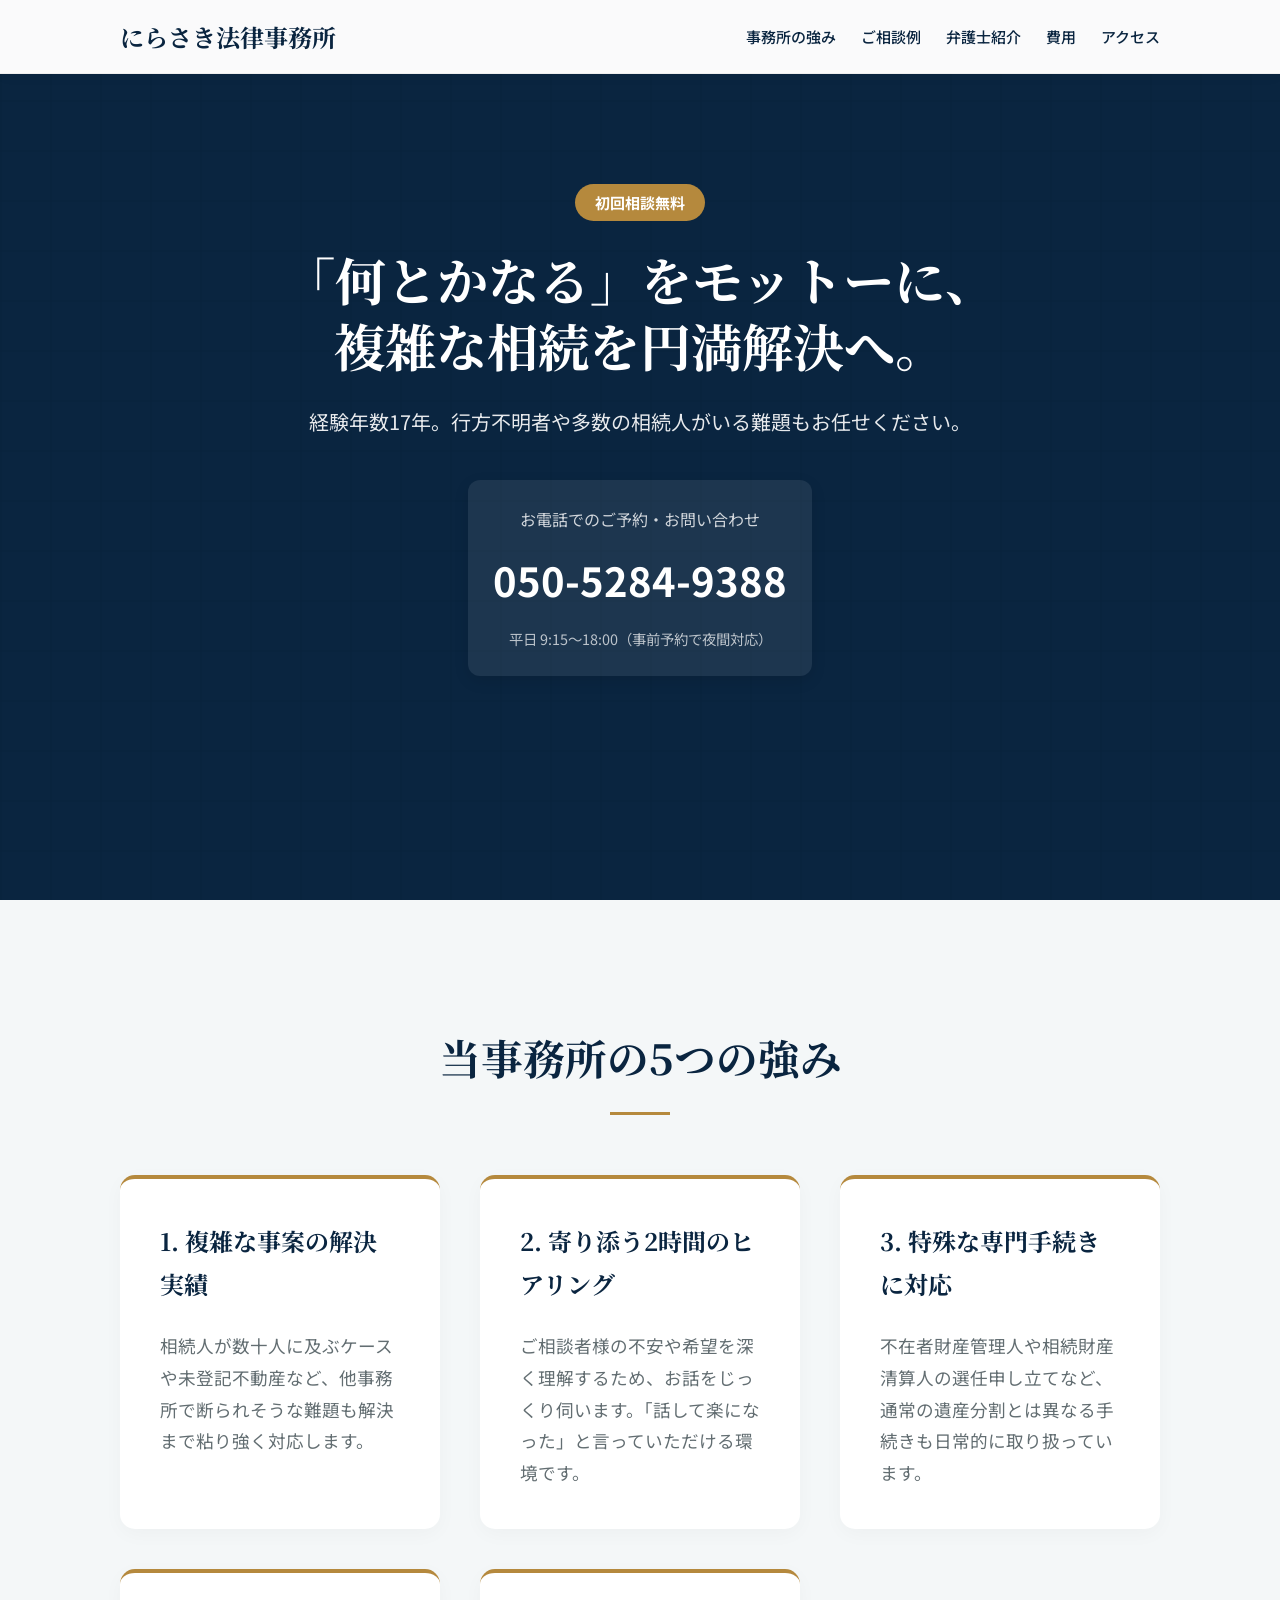
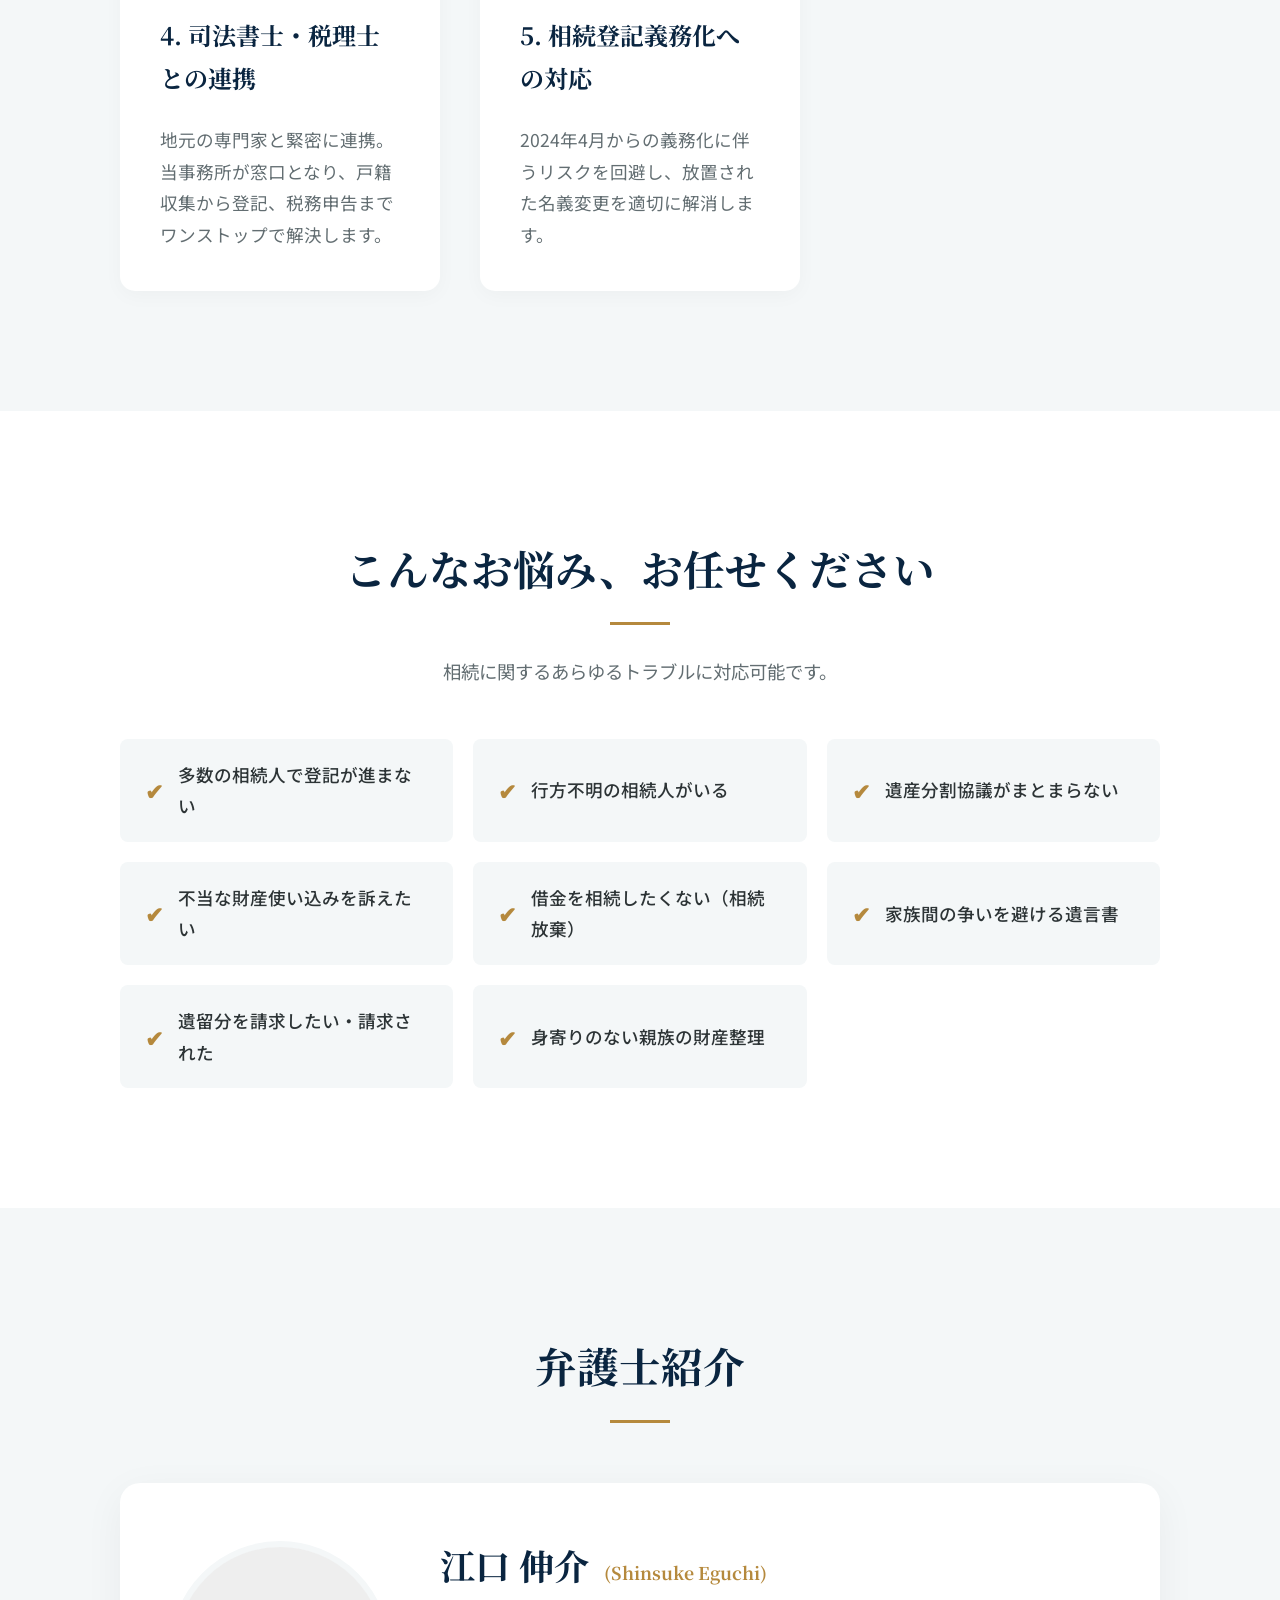
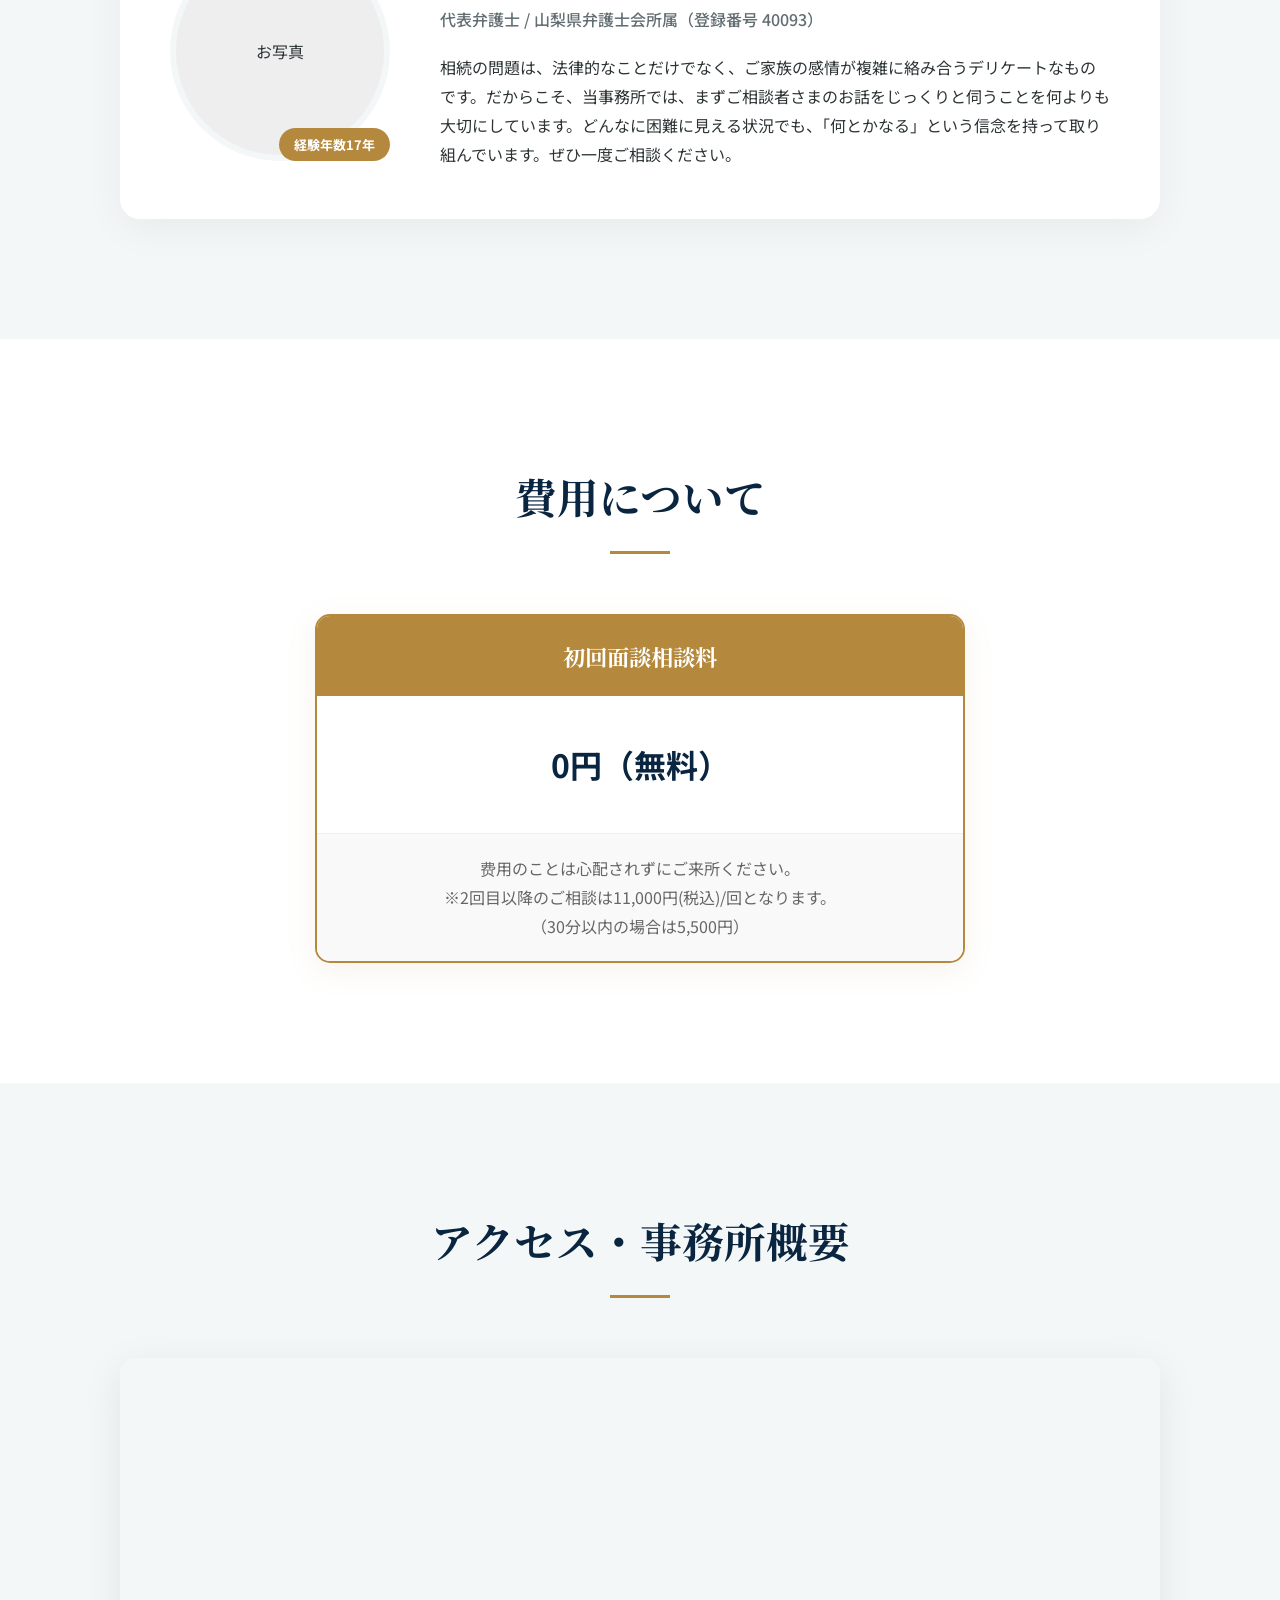
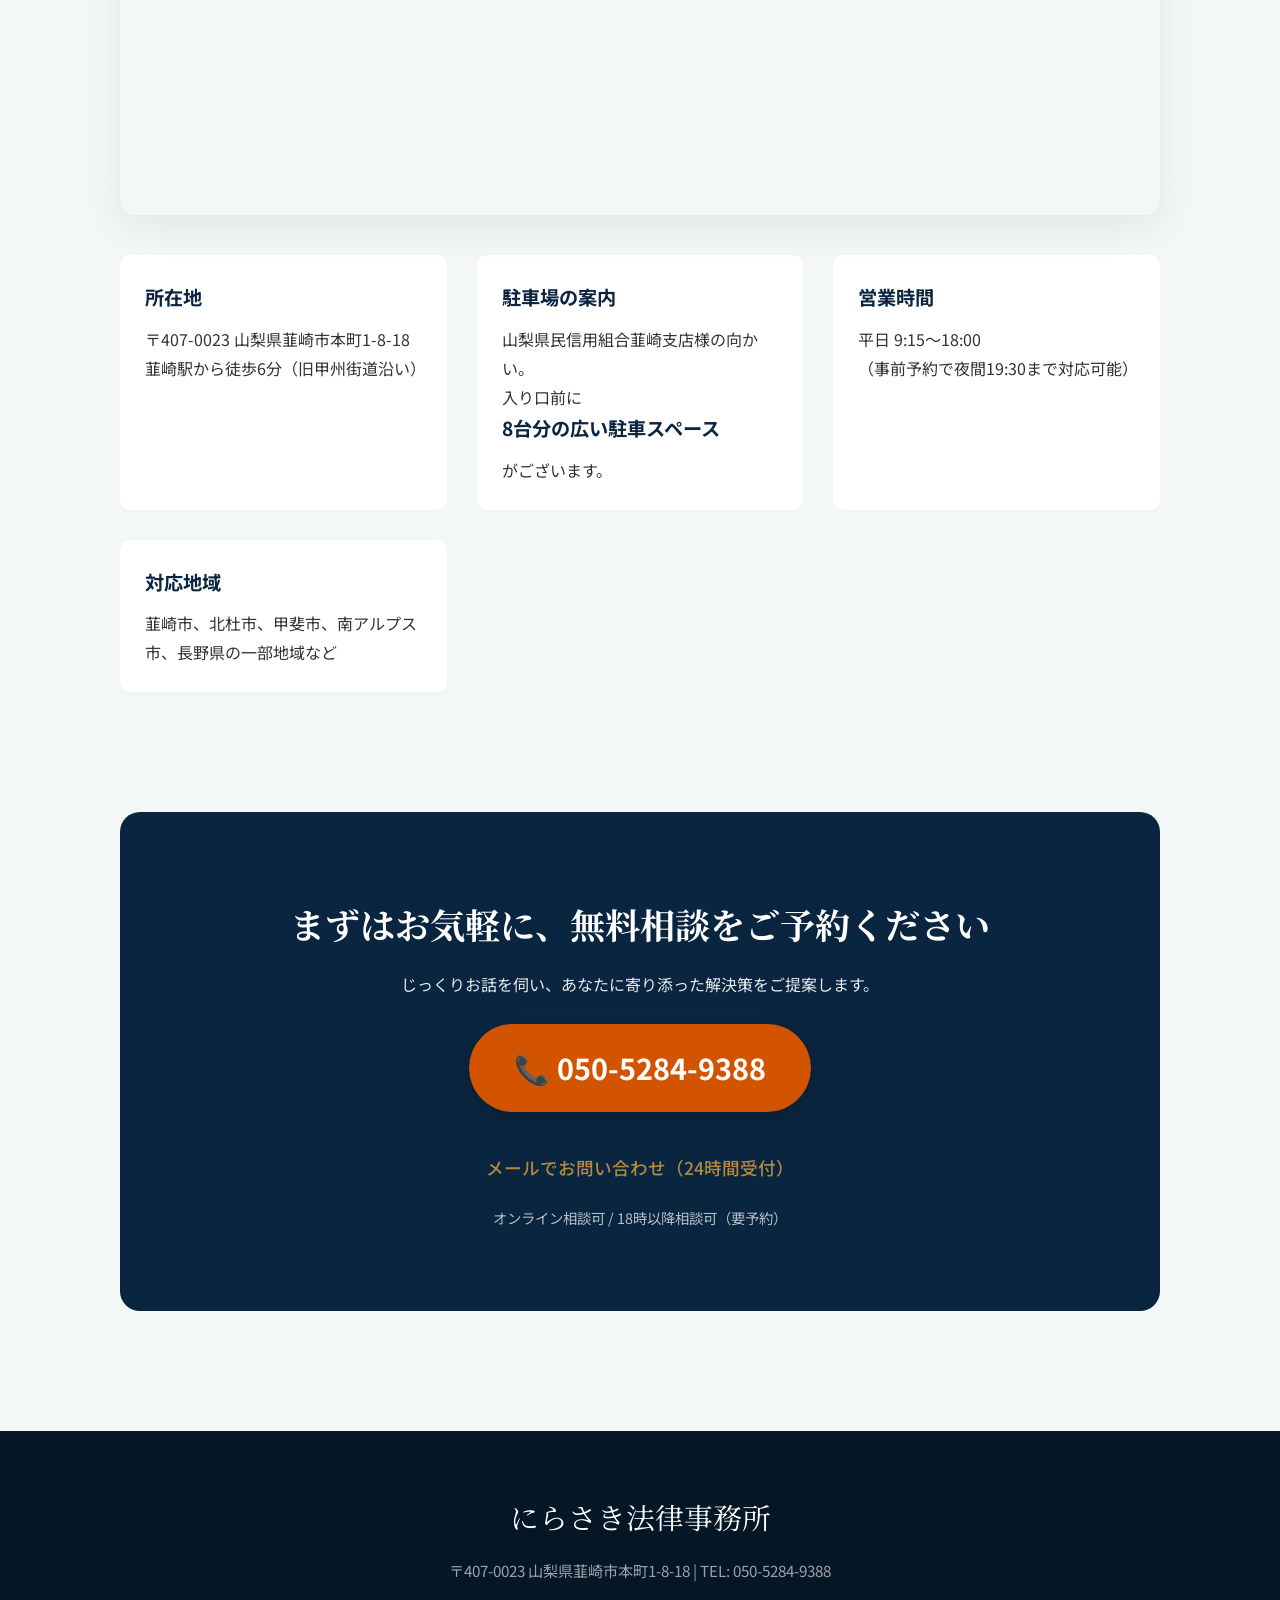
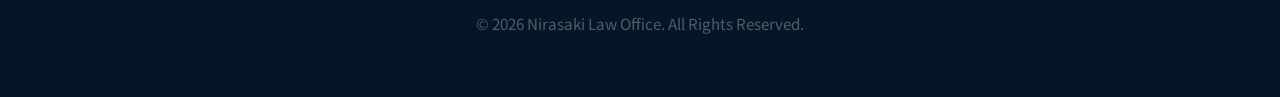
==== index.html @ b6dbbe67 "Update index.html" ====
<!DOCTYPE html>
<html lang="ja">
<head>
    <meta charset="UTF-8">
    <meta name="viewport" content="width=device-width, initial-scale=1.0">
    <title>にらさき法律事務所 | 弁護士 江口伸介 | 相続・遺産分割に強い山梨県韮崎市の事務所</title>
    
    <link rel="preconnect" href="https://fonts.googleapis.com">
    <link rel="preconnect" href="https://fonts.gstatic.com" crossorigin>
    <link href="https://fonts.googleapis.com/css2?family=Noto+Serif+JP:wght@400;700&family=Noto+Sans+JP:wght@400;500;700&display=swap" rel="stylesheet">
    
    <style>
        :root {
            --primary: #0a2540;
            --accent: #b5893d;
            --sub-bg: #f4f7f8;
            --cta-orange: #d35400;
            --text-main: #2d3436;
            --text-sub: #636e72;
            --font-serif: 'Noto Serif JP', serif;
            --font-sans: 'Noto Sans JP', sans-serif;
            --transition: all 0.4s ease;
        }

        /* Base Reset */
        * { box-sizing: border-box; margin: 0; padding: 0; }
        html { scroll-behavior: smooth; font-size: 16px; overflow-x: hidden; }
        body { font-family: var(--font-sans); line-height: 1.8; color: var(--text-main); background-color: #fff; overflow-x: hidden; }

        .container { max-width: 1100px; margin: 0 auto; padding: 0 30px; }
        h1, h2, h3 { font-family: var(--font-serif); color: var(--primary); font-weight: 700; }
        
        /* Typography Utilities */
        .text-center { text-align: center; }
        .fade-in { opacity: 0; transform: translateY(30px); transition: var(--transition); }
        .fade-in.visible { opacity: 1; transform: translateY(0); }

        /* Header */
        header { background: rgba(255,255,255,0.98); border-bottom: 1px solid #eee; padding: 15px 0; position: fixed; width: 100%; top: 0; z-index: 1000; box-shadow: 0 2px 15px rgba(0,0,0,0.03); }
        .header-inner { display: flex; justify-content: space-between; align-items: center; }
        .logo-area { text-decoration: none; display: flex; align-items: center; gap: 10px; }
        .logo-area .main { font-size: 24px; font-weight: bold; color: var(--primary); font-family: var(--font-serif); }
        .nav-links ul { list-style: none; display: flex; gap: 25px; }
        .nav-links a { text-decoration: none; color: var(--primary); font-size: 15px; font-weight: 500; position: relative; padding-bottom: 5px; transition: var(--transition); }
        .nav-links a::after { content: ''; position: absolute; bottom: 0; left: 0; width: 0; height: 2px; background: var(--accent); transition: var(--transition); }
        .nav-links a:hover::after { width: 100%; }

        /* Hero */
        #hero { height: 100vh; background: var(--primary); color: #fff; display: flex; align-items: center; justify-content: center; text-align: center; position: relative; padding-top: 80px; }
        #hero::before { content: ''; position: absolute; top: 0; left: 0; width: 100%; height: 100%; background-image: linear-gradient(rgba(0,0,0,0.2) 2px, transparent 2px), linear-gradient(90deg, rgba(0,0,0,0.2) 2px, transparent 2px); background-size: 50px 50px; opacity: 0.1; }
        .hero-content { position: relative; z-index: 10; animation: fadeInUp 1s ease forwards; opacity: 0; }
        @keyframes fadeInUp { from { opacity: 0; transform: translateY(40px); } to { opacity: 1; transform: translateY(0); } }
        .hero-tag { display: inline-block; background: var(--accent); padding: 5px 20px; border-radius: 30px; font-size: 15px; margin-bottom: 25px; color: #fff; font-weight: bold; }
        #hero h1 { font-size: 3.2rem; margin-bottom: 25px; color: #fff; line-height: 1.3; }
        .hero-sub { font-size: 1.25rem; margin-bottom: 40px; opacity: 0.9; max-width: 800px; margin-left: auto; margin-right: auto; }
        .hero-info { background: rgba(255,255,255,0.08); padding: 25px; border-radius: 12px; display: inline-block; box-shadow: 0 5px 15px rgba(0,0,0,0.1); }
        .tel-large { font-size: 2.5rem; font-weight: bold; color: #fff; text-decoration: none; display: block; margin: 10px 0; transition: var(--transition); }
        .tel-large:hover { color: var(--accent); transform: scale(1.03); }

        /* Sections General */
        section { padding: 120px 0; position: relative; }
        .section-title { text-align: center; font-size: 2.6rem; margin-bottom: 60px; position: relative; padding-bottom: 20px; }
        .section-title::after { content: ''; position: absolute; bottom: 0; left: 50%; transform: translateX(-50%); width: 60px; height: 3px; background: var(--accent); }

        /* Strengths */
        #strengths { background-color: var(--sub-bg); }
        .strength-grid { display: grid; grid-template-columns: repeat(auto-fit, minmax(300px, 1fr)); gap: 40px; }
        .strength-card { background: #fff; padding: 40px; border-radius: 15px; box-shadow: 0 5px 20px rgba(0,0,0,0.03); transition: var(--transition); border-top: 4px solid var(--accent); display: flex; flex-direction: column; gap: 15px; }
        .strength-card:hover { transform: translateY(-8px); box-shadow: 0 10px 30px rgba(0,0,0,0.08); }
        .strength-card h3 { font-size: 1.5rem; margin-bottom: 10px; color: var(--primary); }
        .strength-card p { font-size: 1.1rem; color: var(--text-sub); flex-grow: 1; }

        /* Services */
        #services { background-color: #fff; }
        .check-grid { display: grid; grid-template-columns: repeat(auto-fit, minmax(280px, 1fr)); gap: 20px; margin-top: 50px; }
        .check-item { background-color: var(--sub-bg); padding: 20px 25px; border-radius: 8px; font-size: 1.1rem; display: flex; align-items: center; gap: 15px; color: var(--text-main); font-weight: 500; transition: var(--transition); }
        .check-item:hover { background-color: #e9f1f3; transform: scale(1.02); }
        .check-icon { color: var(--accent); font-size: 1.4rem; font-weight: bold; }

        /* Profile */
        #profile { background-color: var(--sub-bg); }
        .profile-flex { display: flex; gap: 50px; align-items: center; background: #fff; padding: 50px; box-shadow: 0 10px 40px rgba(0,0,0,0.05); border-radius: 20px; }
        .profile-img-area { position: relative; flex-shrink: 0; }
        .profile-img { width: 220px; height: 220px; background: #eee; border-radius: 50%; display: flex; align-items: center; justify-content: center; border: 6px solid var(--sub-bg); transition: var(--transition); }
        .profile-flex:hover .profile-img { transform: rotate(3deg) scale(1.03); }
        .profile-tag { position: absolute; bottom: 0; right: 0; background: var(--accent); color: #fff; padding: 5px 15px; border-radius: 20px; font-size: 13px; font-weight: bold; }
        .profile-info h3 { font-size: 2.2rem; margin-bottom: 8px; display: flex; align-items: baseline; gap: 15px; }
        .profile-info h4 { color: var(--text-sub); font-weight: 500; margin-bottom: 20px; }

        /* Price */
        #price { background-color: #fff; }
        .price-container { max-width: 650px; margin: 0 auto; position: relative; }
        .price-card { border: 2px solid var(--accent); border-radius: 15px; overflow: hidden; text-align: center; box-shadow: 0 8px 30px rgba(181, 137, 61, 0.1); transition: var(--transition); }
        .price-card:hover { transform: scale(1.03); }
        .price-head { background: var(--accent); color: #fff; padding: 20px; font-weight: bold; font-size: 1.4rem; font-family: var(--font-serif); }
        .price-body { padding: 40px; font-size: 2rem; font-weight: bold; color: var(--primary); }
        .price-note { padding: 20px; font-size: 1rem; color: #666; background: #f9f9f9; border-top: 1px solid #eee; }

        /* Access */
        #access { background-color: var(--sub-bg); }
        .map-box { border-radius: 15px; overflow: hidden; box-shadow: 0 10px 40px rgba(0,0,0,0.08); position: relative; }
        .access-details { margin-top: 40px; display: grid; grid-template-columns: repeat(auto-fit, minmax(240px, 1fr)); gap: 30px; }
        .info-card { background: #fff; padding: 25px; border-radius: 10px; box-shadow: 0 2px 10px rgba(0,0,0,0.02); transition: var(--transition); }
        .info-card:hover { background-color: var(--primary); color: #fff; }
        .info-card strong { font-size: 1.2rem; display: block; margin-bottom: 10px; color: var(--primary); transition: var(--transition); }
        .info-card:hover strong { color: var(--accent); }

        /* Contact & Footer */
        .cta-box { background: var(--primary); color: #fff; text-align: center; padding: 80px 40px; border-radius: 20px; margin-top: 120px; position: relative; overflow: hidden; animation: subtlePulse 3s infinite; }
        @keyframes subtlePulse { 0% { box-shadow: 0 0 0 0 rgba(211, 84, 0, 0.4); } 70% { box-shadow: 0 0 0 15px rgba(211, 84, 0, 0); } 100% { box-shadow: 0 0 0 0 rgba(211, 84, 0, 0); } }
        .btn-tel { display: inline-flex; align-items: center; gap: 10px; background-color: var(--cta-orange); color: #fff; padding: 18px 45px; border-radius: 50px; text-decoration: none; font-size: 1.8rem; font-weight: bold; margin: 25px 0; transition: var(--transition); box-shadow: 0 5px 15px rgba(0,0,0,0.2); }
        .btn-tel:hover { background-color: #e67e22; transform: scale(1.05) translateY(-3px); }
        .btn-mail { display: inline-block; color: var(--accent); text-decoration: none; font-size: 1.1rem; font-weight: 500; margin-top: 15px; border-bottom: 1px solid transparent; transition: var(--transition); }
        .btn-mail:hover { border-bottom-color: var(--accent); }

        footer { background: #051626; color: rgba(255,255,255,0.6); padding: 60px 0; text-align: center; font-size: 0.95rem; }
        .footer-logo { font-family: var(--font-serif); font-size: 1.8rem; color: #fff; margin-bottom: 15px; }

        @media (max-width: 768px) {
            #hero h1 { font-size: 2rem; }
            .hero-sub { font-size: 1.1rem; }
            .section-title { font-size: 2rem; }
            .profile-flex { flex-direction: column; text-align: center; padding: 30px; }
            .nav-links { display: none; }
        }
    </style>
</head>
<body>

<header>
    <div class="container header-inner">
        <a href="#hero" class="logo-area">
            <div class="main">にらさき法律事務所</div>
        </a>
        <nav class="nav-links">
            <ul>
                <li><a href="#strengths">事務所の強み</a></li>
                <li><a href="#services">ご相談例</a></li>
                <li><a href="#profile">弁護士紹介</a></li>
                <li><a href="#price">費用</a></li>
                <li><a href="#access">アクセス</a></li>
            </ul>
        </nav>
    </div>
</header>

<section id="hero">
    <div class="container hero-content">
        <div class="hero-tag">初回相談無料</div>
        <h1>「何とかなる」をモットーに、<br>複雑な相続を円満解決へ。</h1>
        <p class="hero-sub">経験年数17年。行方不明者や多数の相続人がいる難題もお任せください。</p>
        <div class="hero-info">
            <p style="font-size: 1rem; margin-bottom: 5px; opacity: 0.8;">お電話でのご予約・お問い合わせ</p>
            <a href="tel:05052849388" class="tel-large">050-5284-9388</a>
            <p style="font-size: 0.9rem; margin-top: 5px; opacity: 0.7;">平日 9:15〜18:00（事前予約で夜間対応）</p>
        </div>
    </div>
</section>

<section id="strengths" class="fade-in">
    <div class="container">
        <h2 class="section-title">当事務所の5つの強み</h2>
        <div class="strength-grid">
            <div class="strength-card">
                <h3>1. 複雑な事案の解決実績</h3>
                <p>相続人が数十人に及ぶケースや未登記不動産など、他事務所で断られそうな難題も解決まで粘り強く対応します。</p>
            </div>
            <div class="strength-card">
                <h3>2. 寄り添う2時間のヒアリング</h3>
                <p>ご相談者様の不安や希望を深く理解するため、お話をじっくり伺います。「話して楽になった」と言っていただける環境です。</p>
            </div>
            <div class="strength-card">
                <h3>3. 特殊な専門手続きに対応</h3>
                <p>不在者財産管理人や相続財産清算人の選任申し立てなど、通常の遺産分割とは異なる手続きも日常的に取り扱っています。</p>
            </div>
            <div class="strength-card">
                <h3>4. 司法書士・税理士との連携</h3>
                <p>地元の専門家と緊密に連携。当事務所が窓口となり、戸籍収集から登記、税務申告までワンストップで解決します。</p>
            </div>
            <div class="strength-card">
                <h3>5. 相続登記義務化への対応</h3>
                <p>2024年4月からの義務化に伴うリスクを回避し、放置された名義変更を適切に解消します。</p>
            </div>
        </div>
    </div>
</section>

<section id="services" class="fade-in">
    <div class="container">
        <h2 class="section-title">こんなお悩み、お任せください</h2>
        <p class="text-center" style="font-size: 1.15rem; color: var(--text-sub); margin-top: -30px;">相続に関するあらゆるトラブルに対応可能です。</p>
        <div class="check-grid">
            <div class="check-item"><span class="check-icon">✔</span>多数の相続人で登記が進まない</div>
            <div class="check-item"><span class="check-icon">✔</span>行方不明の相続人がいる</div>
            <div class="check-item"><span class="check-icon">✔</span>遺産分割協議がまとまらない</div>
            <div class="check-item"><span class="check-icon">✔</span>不当な財産使い込みを訴えたい</div>
            <div class="check-item"><span class="check-icon">✔</span>借金を相続したくない（相続放棄）</div>
            <div class="check-item"><span class="check-icon">✔</span>家族間の争いを避ける遺言書</div>
            <div class="check-item"><span class="check-icon">✔</span>遺留分を請求したい・請求された</div>
            <div class="check-item"><span class="check-icon">✔</span>身寄りのない親族の財産整理</div>
        </div>
    </div>
</section>

<section id="profile" class="fade-in">
    <div class="container">
        <h2 class="section-title">弁護士紹介</h2>
        <div class="profile-flex">
            <div class="profile-img-area">
                <div class="profile-img">お写真</div>
                <div class="profile-tag">経験年数17年</div>
            </div>
            <div class="profile-info">
                <h3>江口 伸介 <span style="font-size: 1.1rem; color: var(--accent); font-weight: bold;">(Shinsuke Eguchi)</span></h3>
                <h4>代表弁護士 / 山梨県弁護士会所属（登録番号 40093）</h4>
                <p>相続の問題は、法律的なことだけでなく、ご家族の感情が複雑に絡み合うデリケートなものです。だからこそ、当事務所では、まずご相談者さまのお話をじっくりと伺うことを何よりも大切にしています。どんなに困難に見える状況でも、「何とかなる」という信念を持って取り組んでいます。ぜひ一度ご相談ください。</p>
            </div>
        </div>
    </div>
</section>

<section id="price" class="fade-in">
    <div class="container">
        <h2 class="section-title">費用について</h2>
        <div class="price-container">
            <div class="price-card">
                <div class="price-head">初回面談相談料</div>
                <div class="price-body">0円（無料）</div>
                <div class="price-note">
                    费用のことは心配されずにご来所ください。<br>
                    ※2回目以降のご相談は11,000円(税込)/回となります。<br>
                    （30分以内の場合は5,500円）
                </div>
            </div>
        </div>
    </div>
</section>

<section id="access" class="fade-in">
    <div class="container">
        <h2 class="section-title">アクセス・事務所概要</h2>
        <div class="map-box">
            <iframe src="http://googleusercontent.com/maps.google.com/3" width="100%" height="450" style="border:0;" allowfullscreen="" loading="lazy"></iframe>
        </div>
        
        <div class="access-details">
            <div class="info-card">
                <strong>所在地</strong>
                〒407-0023 山梨県韮崎市本町1-8-18<br>
                韮崎駅から徒歩6分（旧甲州街道沿い）
            </div>
            <div class="info-card">
                <strong>駐車場の案内</strong>
                山梨県民信用組合韮崎支店様の向かい。<br>入り口前に<strong>8台分の広い駐車スペース</strong>がございます。
            </div>
            <div class="info-card">
                <strong>営業時間</strong>
                平日 9:15〜18:00<br>
                （事前予約で夜間19:30まで対応可能）
            </div>
            <div class="info-card">
                <strong>対応地域</strong>
                韮崎市、北杜市、甲斐市、南アルプス市、長野県の一部地域など
            </div>
        </div>

        <div class="cta-box text-center" id="contact">
            <h2 style="color: #fff; font-size: 2.2rem; margin-bottom: 15px;">まずはお気軽に、無料相談をご予約ください</h2>
            <p style="opacity: 0.9;">じっくりお話を伺い、あなたに寄り添った解決策をご提案します。</p>
            <a href="tel:05052849388" class="btn-tel">📞 050-5284-9388</a><br>
            <a href="mailto:eguchi@nirasaki-law-office.com" class="btn-mail">メールでお問い合わせ（24時間受付）</a>
            <p style="margin-top: 20px; font-size: 0.9rem; opacity: 0.7;">オンライン相談可 / 18時以降相談可（要予約）</p>
        </div>
    </div>
</section>

<footer>
    <div class="container">
        <div class="footer-logo">にらさき法律事務所</div>
        <p>〒407-0023 山梨県韮崎市本町1-8-18 | TEL: 050-5284-9388</p>
        <p style="margin-top: 25px; opacity: 0.5;">© 2026 Nirasaki Law Office. All Rights Reserved.</p>
    </div>
</footer>

<script>
    // スクロール時のアニメーション処理
    const intersectionObserver = new IntersectionObserver((entries) => {
        entries.forEach((entry) => {
            if (entry.isIntersecting) {
                entry.target.classList.add('visible');
            }
        });
    }, {
        threshold: 0.1, // 10%見えたらアニメーション開始
    });

    document.querySelectorAll('.fade-in').forEach((section) => {
        intersectionObserver.observe(section);
    });
</script>

</body>
</html>
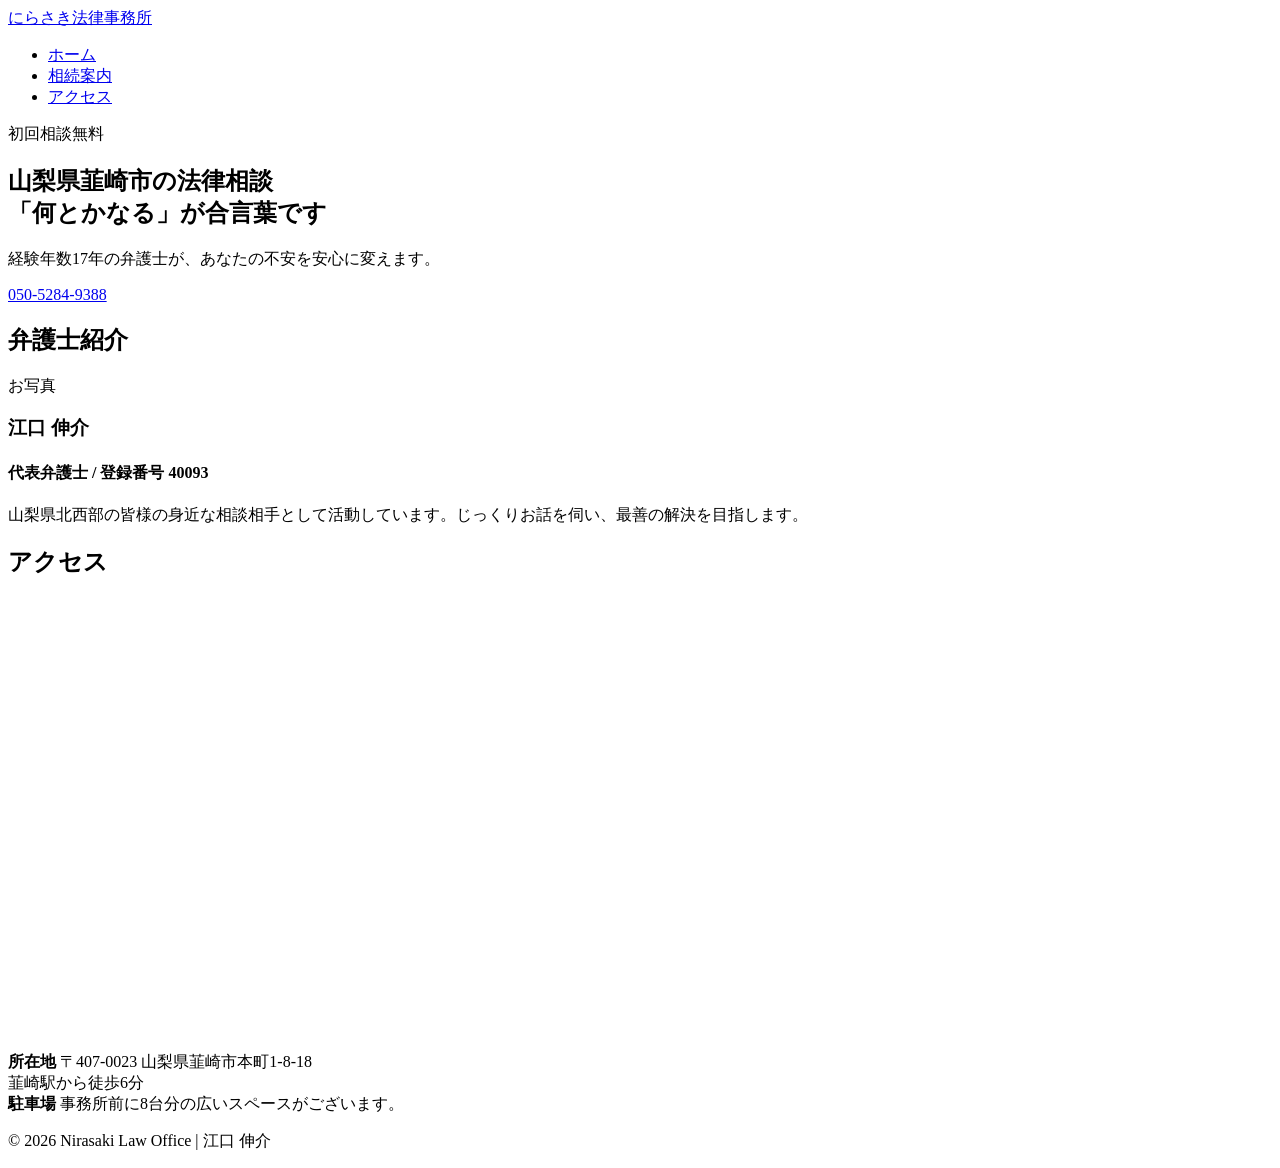
==== commit 06a7e6ba: "Update index.html" ====
--- a/index.html
+++ b/index.html
@@ -3,141 +3,21 @@
 <head>
     <meta charset="UTF-8">
     <meta name="viewport" content="width=device-width, initial-scale=1.0">
-    <title>にらさき法律事務所 | 弁護士 江口伸介 | 相続・遺産分割に強い山梨県韮崎市の事務所</title>
-    
-    <link rel="preconnect" href="https://fonts.googleapis.com">
-    <link rel="preconnect" href="https://fonts.gstatic.com" crossorigin>
+    <title>にらさき法律事務所 | 弁護士 江口伸介 | 山梨県韮崎市</title>
+    <link rel="stylesheet" href="style.css">
     <link href="https://fonts.googleapis.com/css2?family=Noto+Serif+JP:wght@400;700&family=Noto+Sans+JP:wght@400;500;700&display=swap" rel="stylesheet">
-    
-    <style>
-        :root {
-            --primary: #0a2540;
-            --accent: #b5893d;
-            --sub-bg: #f4f7f8;
-            --cta-orange: #d35400;
-            --text-main: #2d3436;
-            --text-sub: #636e72;
-            --font-serif: 'Noto Serif JP', serif;
-            --font-sans: 'Noto Sans JP', sans-serif;
-            --transition: all 0.4s ease;
-        }
-
-        /* Base Reset */
-        * { box-sizing: border-box; margin: 0; padding: 0; }
-        html { scroll-behavior: smooth; font-size: 16px; overflow-x: hidden; }
-        body { font-family: var(--font-sans); line-height: 1.8; color: var(--text-main); background-color: #fff; overflow-x: hidden; }
-
-        .container { max-width: 1100px; margin: 0 auto; padding: 0 30px; }
-        h1, h2, h3 { font-family: var(--font-serif); color: var(--primary); font-weight: 700; }
-        
-        /* Typography Utilities */
-        .text-center { text-align: center; }
-        .fade-in { opacity: 0; transform: translateY(30px); transition: var(--transition); }
-        .fade-in.visible { opacity: 1; transform: translateY(0); }
-
-        /* Header */
-        header { background: rgba(255,255,255,0.98); border-bottom: 1px solid #eee; padding: 15px 0; position: fixed; width: 100%; top: 0; z-index: 1000; box-shadow: 0 2px 15px rgba(0,0,0,0.03); }
-        .header-inner { display: flex; justify-content: space-between; align-items: center; }
-        .logo-area { text-decoration: none; display: flex; align-items: center; gap: 10px; }
-        .logo-area .main { font-size: 24px; font-weight: bold; color: var(--primary); font-family: var(--font-serif); }
-        .nav-links ul { list-style: none; display: flex; gap: 25px; }
-        .nav-links a { text-decoration: none; color: var(--primary); font-size: 15px; font-weight: 500; position: relative; padding-bottom: 5px; transition: var(--transition); }
-        .nav-links a::after { content: ''; position: absolute; bottom: 0; left: 0; width: 0; height: 2px; background: var(--accent); transition: var(--transition); }
-        .nav-links a:hover::after { width: 100%; }
-
-        /* Hero */
-        #hero { height: 100vh; background: var(--primary); color: #fff; display: flex; align-items: center; justify-content: center; text-align: center; position: relative; padding-top: 80px; }
-        #hero::before { content: ''; position: absolute; top: 0; left: 0; width: 100%; height: 100%; background-image: linear-gradient(rgba(0,0,0,0.2) 2px, transparent 2px), linear-gradient(90deg, rgba(0,0,0,0.2) 2px, transparent 2px); background-size: 50px 50px; opacity: 0.1; }
-        .hero-content { position: relative; z-index: 10; animation: fadeInUp 1s ease forwards; opacity: 0; }
-        @keyframes fadeInUp { from { opacity: 0; transform: translateY(40px); } to { opacity: 1; transform: translateY(0); } }
-        .hero-tag { display: inline-block; background: var(--accent); padding: 5px 20px; border-radius: 30px; font-size: 15px; margin-bottom: 25px; color: #fff; font-weight: bold; }
-        #hero h1 { font-size: 3.2rem; margin-bottom: 25px; color: #fff; line-height: 1.3; }
-        .hero-sub { font-size: 1.25rem; margin-bottom: 40px; opacity: 0.9; max-width: 800px; margin-left: auto; margin-right: auto; }
-        .hero-info { background: rgba(255,255,255,0.08); padding: 25px; border-radius: 12px; display: inline-block; box-shadow: 0 5px 15px rgba(0,0,0,0.1); }
-        .tel-large { font-size: 2.5rem; font-weight: bold; color: #fff; text-decoration: none; display: block; margin: 10px 0; transition: var(--transition); }
-        .tel-large:hover { color: var(--accent); transform: scale(1.03); }
-
-        /* Sections General */
-        section { padding: 120px 0; position: relative; }
-        .section-title { text-align: center; font-size: 2.6rem; margin-bottom: 60px; position: relative; padding-bottom: 20px; }
-        .section-title::after { content: ''; position: absolute; bottom: 0; left: 50%; transform: translateX(-50%); width: 60px; height: 3px; background: var(--accent); }
-
-        /* Strengths */
-        #strengths { background-color: var(--sub-bg); }
-        .strength-grid { display: grid; grid-template-columns: repeat(auto-fit, minmax(300px, 1fr)); gap: 40px; }
-        .strength-card { background: #fff; padding: 40px; border-radius: 15px; box-shadow: 0 5px 20px rgba(0,0,0,0.03); transition: var(--transition); border-top: 4px solid var(--accent); display: flex; flex-direction: column; gap: 15px; }
-        .strength-card:hover { transform: translateY(-8px); box-shadow: 0 10px 30px rgba(0,0,0,0.08); }
-        .strength-card h3 { font-size: 1.5rem; margin-bottom: 10px; color: var(--primary); }
-        .strength-card p { font-size: 1.1rem; color: var(--text-sub); flex-grow: 1; }
-
-        /* Services */
-        #services { background-color: #fff; }
-        .check-grid { display: grid; grid-template-columns: repeat(auto-fit, minmax(280px, 1fr)); gap: 20px; margin-top: 50px; }
-        .check-item { background-color: var(--sub-bg); padding: 20px 25px; border-radius: 8px; font-size: 1.1rem; display: flex; align-items: center; gap: 15px; color: var(--text-main); font-weight: 500; transition: var(--transition); }
-        .check-item:hover { background-color: #e9f1f3; transform: scale(1.02); }
-        .check-icon { color: var(--accent); font-size: 1.4rem; font-weight: bold; }
-
-        /* Profile */
-        #profile { background-color: var(--sub-bg); }
-        .profile-flex { display: flex; gap: 50px; align-items: center; background: #fff; padding: 50px; box-shadow: 0 10px 40px rgba(0,0,0,0.05); border-radius: 20px; }
-        .profile-img-area { position: relative; flex-shrink: 0; }
-        .profile-img { width: 220px; height: 220px; background: #eee; border-radius: 50%; display: flex; align-items: center; justify-content: center; border: 6px solid var(--sub-bg); transition: var(--transition); }
-        .profile-flex:hover .profile-img { transform: rotate(3deg) scale(1.03); }
-        .profile-tag { position: absolute; bottom: 0; right: 0; background: var(--accent); color: #fff; padding: 5px 15px; border-radius: 20px; font-size: 13px; font-weight: bold; }
-        .profile-info h3 { font-size: 2.2rem; margin-bottom: 8px; display: flex; align-items: baseline; gap: 15px; }
-        .profile-info h4 { color: var(--text-sub); font-weight: 500; margin-bottom: 20px; }
-
-        /* Price */
-        #price { background-color: #fff; }
-        .price-container { max-width: 650px; margin: 0 auto; position: relative; }
-        .price-card { border: 2px solid var(--accent); border-radius: 15px; overflow: hidden; text-align: center; box-shadow: 0 8px 30px rgba(181, 137, 61, 0.1); transition: var(--transition); }
-        .price-card:hover { transform: scale(1.03); }
-        .price-head { background: var(--accent); color: #fff; padding: 20px; font-weight: bold; font-size: 1.4rem; font-family: var(--font-serif); }
-        .price-body { padding: 40px; font-size: 2rem; font-weight: bold; color: var(--primary); }
-        .price-note { padding: 20px; font-size: 1rem; color: #666; background: #f9f9f9; border-top: 1px solid #eee; }
-
-        /* Access */
-        #access { background-color: var(--sub-bg); }
-        .map-box { border-radius: 15px; overflow: hidden; box-shadow: 0 10px 40px rgba(0,0,0,0.08); position: relative; }
-        .access-details { margin-top: 40px; display: grid; grid-template-columns: repeat(auto-fit, minmax(240px, 1fr)); gap: 30px; }
-        .info-card { background: #fff; padding: 25px; border-radius: 10px; box-shadow: 0 2px 10px rgba(0,0,0,0.02); transition: var(--transition); }
-        .info-card:hover { background-color: var(--primary); color: #fff; }
-        .info-card strong { font-size: 1.2rem; display: block; margin-bottom: 10px; color: var(--primary); transition: var(--transition); }
-        .info-card:hover strong { color: var(--accent); }
-
-        /* Contact & Footer */
-        .cta-box { background: var(--primary); color: #fff; text-align: center; padding: 80px 40px; border-radius: 20px; margin-top: 120px; position: relative; overflow: hidden; animation: subtlePulse 3s infinite; }
-        @keyframes subtlePulse { 0% { box-shadow: 0 0 0 0 rgba(211, 84, 0, 0.4); } 70% { box-shadow: 0 0 0 15px rgba(211, 84, 0, 0); } 100% { box-shadow: 0 0 0 0 rgba(211, 84, 0, 0); } }
-        .btn-tel { display: inline-flex; align-items: center; gap: 10px; background-color: var(--cta-orange); color: #fff; padding: 18px 45px; border-radius: 50px; text-decoration: none; font-size: 1.8rem; font-weight: bold; margin: 25px 0; transition: var(--transition); box-shadow: 0 5px 15px rgba(0,0,0,0.2); }
-        .btn-tel:hover { background-color: #e67e22; transform: scale(1.05) translateY(-3px); }
-        .btn-mail { display: inline-block; color: var(--accent); text-decoration: none; font-size: 1.1rem; font-weight: 500; margin-top: 15px; border-bottom: 1px solid transparent; transition: var(--transition); }
-        .btn-mail:hover { border-bottom-color: var(--accent); }
-
-        footer { background: #051626; color: rgba(255,255,255,0.6); padding: 60px 0; text-align: center; font-size: 0.95rem; }
-        .footer-logo { font-family: var(--font-serif); font-size: 1.8rem; color: #fff; margin-bottom: 15px; }
-
-        @media (max-width: 768px) {
-            #hero h1 { font-size: 2rem; }
-            .hero-sub { font-size: 1.1rem; }
-            .section-title { font-size: 2rem; }
-            .profile-flex { flex-direction: column; text-align: center; padding: 30px; }
-            .nav-links { display: none; }
-        }
-    </style>
 </head>
 <body>
 
 <header>
     <div class="container header-inner">
-        <a href="#hero" class="logo-area">
+        <a href="index.html" class="logo-area">
             <div class="main">にらさき法律事務所</div>
         </a>
         <nav class="nav-links">
             <ul>
-                <li><a href="#strengths">事務所の強み</a></li>
-                <li><a href="#services">ご相談例</a></li>
-                <li><a href="#profile">弁護士紹介</a></li>
-                <li><a href="#price">費用</a></li>
+                <li><a href="index.html">ホーム</a></li>
+                <li><a href="inheritance.html">相続案内</a></li>
                 <li><a href="#access">アクセス</a></li>
             </ul>
         </nav>
@@ -145,159 +25,50 @@
 </header>
 
 <section id="hero">
-    <div class="container hero-content">
+    <div class="container">
         <div class="hero-tag">初回相談無料</div>
-        <h1>「何とかなる」をモットーに、<br>複雑な相続を円満解決へ。</h1>
-        <p class="hero-sub">経験年数17年。行方不明者や多数の相続人がいる難題もお任せください。</p>
+        <h1>山梨県韮崎市の法律相談<br>「何とかなる」が合言葉です</h1>
+        <p class="hero-sub">経験年数17年の弁護士が、あなたの不安を安心に変えます。</p>
         <div class="hero-info">
-            <p style="font-size: 1rem; margin-bottom: 5px; opacity: 0.8;">お電話でのご予約・お問い合わせ</p>
             <a href="tel:05052849388" class="tel-large">050-5284-9388</a>
-            <p style="font-size: 0.9rem; margin-top: 5px; opacity: 0.7;">平日 9:15〜18:00（事前予約で夜間対応）</p>
         </div>
     </div>
 </section>
 
-<section id="strengths" class="fade-in">
-    <div class="container">
-        <h2 class="section-title">当事務所の5つの強み</h2>
-        <div class="strength-grid">
-            <div class="strength-card">
-                <h3>1. 複雑な事案の解決実績</h3>
-                <p>相続人が数十人に及ぶケースや未登記不動産など、他事務所で断られそうな難題も解決まで粘り強く対応します。</p>
-            </div>
-            <div class="strength-card">
-                <h3>2. 寄り添う2時間のヒアリング</h3>
-                <p>ご相談者様の不安や希望を深く理解するため、お話をじっくり伺います。「話して楽になった」と言っていただける環境です。</p>
-            </div>
-            <div class="strength-card">
-                <h3>3. 特殊な専門手続きに対応</h3>
-                <p>不在者財産管理人や相続財産清算人の選任申し立てなど、通常の遺産分割とは異なる手続きも日常的に取り扱っています。</p>
-            </div>
-            <div class="strength-card">
-                <h3>4. 司法書士・税理士との連携</h3>
-                <p>地元の専門家と緊密に連携。当事務所が窓口となり、戸籍収集から登記、税務申告までワンストップで解決します。</p>
-            </div>
-            <div class="strength-card">
-                <h3>5. 相続登記義務化への対応</h3>
-                <p>2024年4月からの義務化に伴うリスクを回避し、放置された名義変更を適切に解消します。</p>
-            </div>
+<section id="profile" class="container fade-in">
+    <h2 class="section-title">弁護士紹介</h2>
+    <div class="profile-flex">
+        <div class="profile-img">お写真</div>
+        <div class="profile-info">
+            <h3>江口 伸介</h3>
+            <h4>代表弁護士 / 登録番号 40093</h4>
+            <p>山梨県北西部の皆様の身近な相談相手として活動しています。じっくりお話を伺い、最善の解決を目指します。</p>
         </div>
     </div>
 </section>
 
-<section id="services" class="fade-in">
-    <div class="container">
-        <h2 class="section-title">こんなお悩み、お任せください</h2>
-        <p class="text-center" style="font-size: 1.15rem; color: var(--text-sub); margin-top: -30px;">相続に関するあらゆるトラブルに対応可能です。</p>
-        <div class="check-grid">
-            <div class="check-item"><span class="check-icon">✔</span>多数の相続人で登記が進まない</div>
-            <div class="check-item"><span class="check-icon">✔</span>行方不明の相続人がいる</div>
-            <div class="check-item"><span class="check-icon">✔</span>遺産分割協議がまとまらない</div>
-            <div class="check-item"><span class="check-icon">✔</span>不当な財産使い込みを訴えたい</div>
-            <div class="check-item"><span class="check-icon">✔</span>借金を相続したくない（相続放棄）</div>
-            <div class="check-item"><span class="check-icon">✔</span>家族間の争いを避ける遺言書</div>
-            <div class="check-item"><span class="check-icon">✔</span>遺留分を請求したい・請求された</div>
-            <div class="check-item"><span class="check-icon">✔</span>身寄りのない親族の財産整理</div>
+<section id="access" class="container fade-in">
+    <h2 class="section-title">アクセス</h2>
+    <div class="map-box">
+        <iframe src="https://www.google.com/maps/embed?pb=!1m18!1m12!1m3!1d3246.349635031154!2d138.44856647631855!3d35.54504443741695!2m3!1f0!2f0!3f0!3m2!1i1024!2i768!4f13.1!3m3!1m2!1s0x601be8080f555555%3A0x60d5b7808099307c!2z44Gr44KJ44GV44GN5rOV5b6L5LqL5YuZ5omA!5e0!3m2!1sja!2sjp!4v1712635000000!5m2!1sja!2sjp" width="100%" height="450" style="border:0;" allowfullscreen="" loading="lazy"></iframe>
+    </div>
+    <div class="access-details">
+        <div class="info-card">
+            <strong>所在地</strong>
+            〒407-0023 山梨県韮崎市本町1-8-18<br>
+            韮崎駅から徒歩6分
         </div>
-    </div>
-</section>
-
-<section id="profile" class="fade-in">
-    <div class="container">
-        <h2 class="section-title">弁護士紹介</h2>
-        <div class="profile-flex">
-            <div class="profile-img-area">
-                <div class="profile-img">お写真</div>
-                <div class="profile-tag">経験年数17年</div>
-            </div>
-            <div class="profile-info">
-                <h3>江口 伸介 <span style="font-size: 1.1rem; color: var(--accent); font-weight: bold;">(Shinsuke Eguchi)</span></h3>
-                <h4>代表弁護士 / 山梨県弁護士会所属（登録番号 40093）</h4>
-                <p>相続の問題は、法律的なことだけでなく、ご家族の感情が複雑に絡み合うデリケートなものです。だからこそ、当事務所では、まずご相談者さまのお話をじっくりと伺うことを何よりも大切にしています。どんなに困難に見える状況でも、「何とかなる」という信念を持って取り組んでいます。ぜひ一度ご相談ください。</p>
-            </div>
-        </div>
-    </div>
-</section>
-
-<section id="price" class="fade-in">
-    <div class="container">
-        <h2 class="section-title">費用について</h2>
-        <div class="price-container">
-            <div class="price-card">
-                <div class="price-head">初回面談相談料</div>
-                <div class="price-body">0円（無料）</div>
-                <div class="price-note">
-                    费用のことは心配されずにご来所ください。<br>
-                    ※2回目以降のご相談は11,000円(税込)/回となります。<br>
-                    （30分以内の場合は5,500円）
-                </div>
-            </div>
-        </div>
-    </div>
-</section>
-
-<section id="access" class="fade-in">
-    <div class="container">
-        <h2 class="section-title">アクセス・事務所概要</h2>
-        <div class="map-box">
-            <iframe src="http://googleusercontent.com/maps.google.com/3" width="100%" height="450" style="border:0;" allowfullscreen="" loading="lazy"></iframe>
-        </div>
-        
-        <div class="access-details">
-            <div class="info-card">
-                <strong>所在地</strong>
-                〒407-0023 山梨県韮崎市本町1-8-18<br>
-                韮崎駅から徒歩6分（旧甲州街道沿い）
-            </div>
-            <div class="info-card">
-                <strong>駐車場の案内</strong>
-                山梨県民信用組合韮崎支店様の向かい。<br>入り口前に<strong>8台分の広い駐車スペース</strong>がございます。
-            </div>
-            <div class="info-card">
-                <strong>営業時間</strong>
-                平日 9:15〜18:00<br>
-                （事前予約で夜間19:30まで対応可能）
-            </div>
-            <div class="info-card">
-                <strong>対応地域</strong>
-                韮崎市、北杜市、甲斐市、南アルプス市、長野県の一部地域など
-            </div>
-        </div>
-
-        <div class="cta-box text-center" id="contact">
-            <h2 style="color: #fff; font-size: 2.2rem; margin-bottom: 15px;">まずはお気軽に、無料相談をご予約ください</h2>
-            <p style="opacity: 0.9;">じっくりお話を伺い、あなたに寄り添った解決策をご提案します。</p>
-            <a href="tel:05052849388" class="btn-tel">📞 050-5284-9388</a><br>
-            <a href="mailto:eguchi@nirasaki-law-office.com" class="btn-mail">メールでお問い合わせ（24時間受付）</a>
-            <p style="margin-top: 20px; font-size: 0.9rem; opacity: 0.7;">オンライン相談可 / 18時以降相談可（要予約）</p>
+        <div class="info-card">
+            <strong>駐車場</strong>
+            事務所前に8台分の広いスペースがございます。
         </div>
     </div>
 </section>
 
 <footer>
-    <div class="container">
-        <div class="footer-logo">にらさき法律事務所</div>
-        <p>〒407-0023 山梨県韮崎市本町1-8-18 | TEL: 050-5284-9388</p>
-        <p style="margin-top: 25px; opacity: 0.5;">© 2026 Nirasaki Law Office. All Rights Reserved.</p>
-    </div>
+    <p>© 2026 Nirasaki Law Office | 江口 伸介</p>
 </footer>
 
-<script>
-    // スクロール時のアニメーション処理
-    const intersectionObserver = new IntersectionObserver((entries) => {
-        entries.forEach((entry) => {
-            if (entry.isIntersecting) {
-                entry.target.classList.add('visible');
-            }
-        });
-    }, {
-        threshold: 0.1, // 10%見えたらアニメーション開始
-    });
-
-    document.querySelectorAll('.fade-in').forEach((section) => {
-        intersectionObserver.observe(section);
-    });
-</script>
-
+<script src="script.js"></script>
 </body>
 </html>
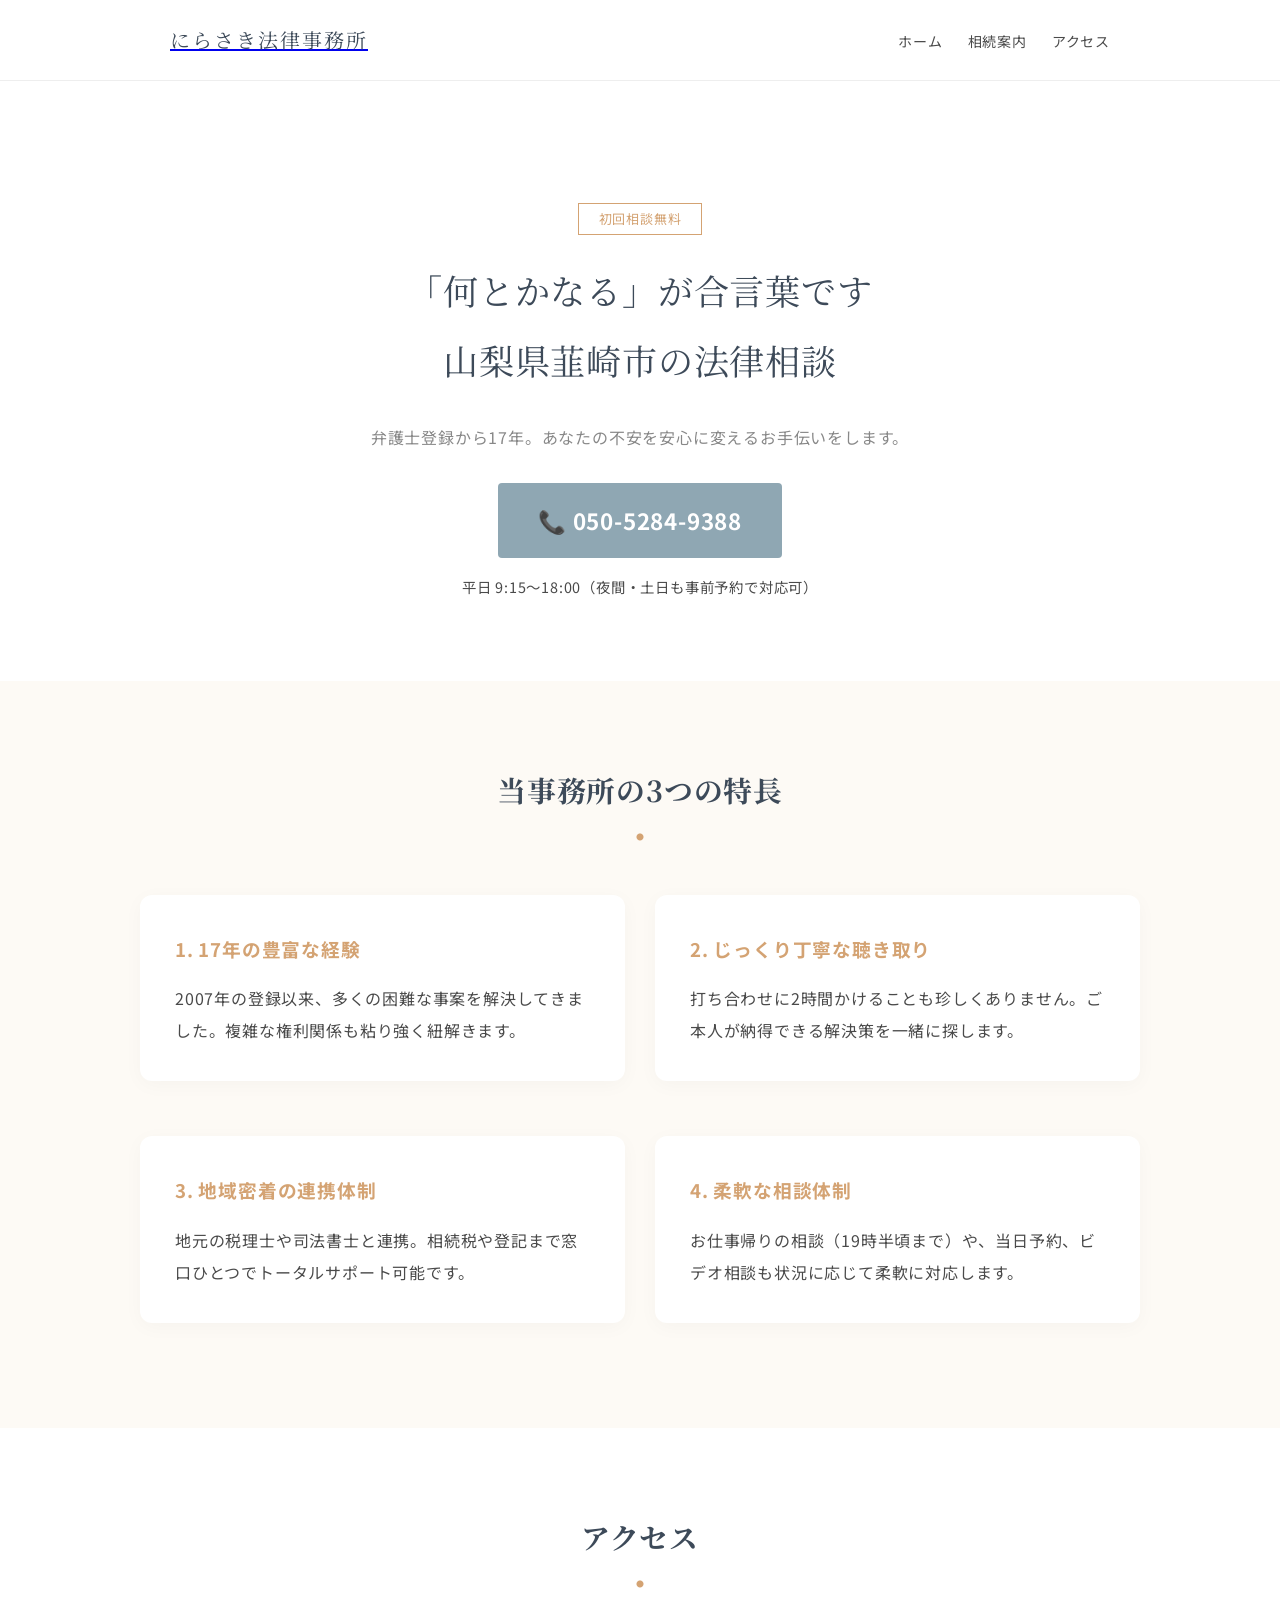
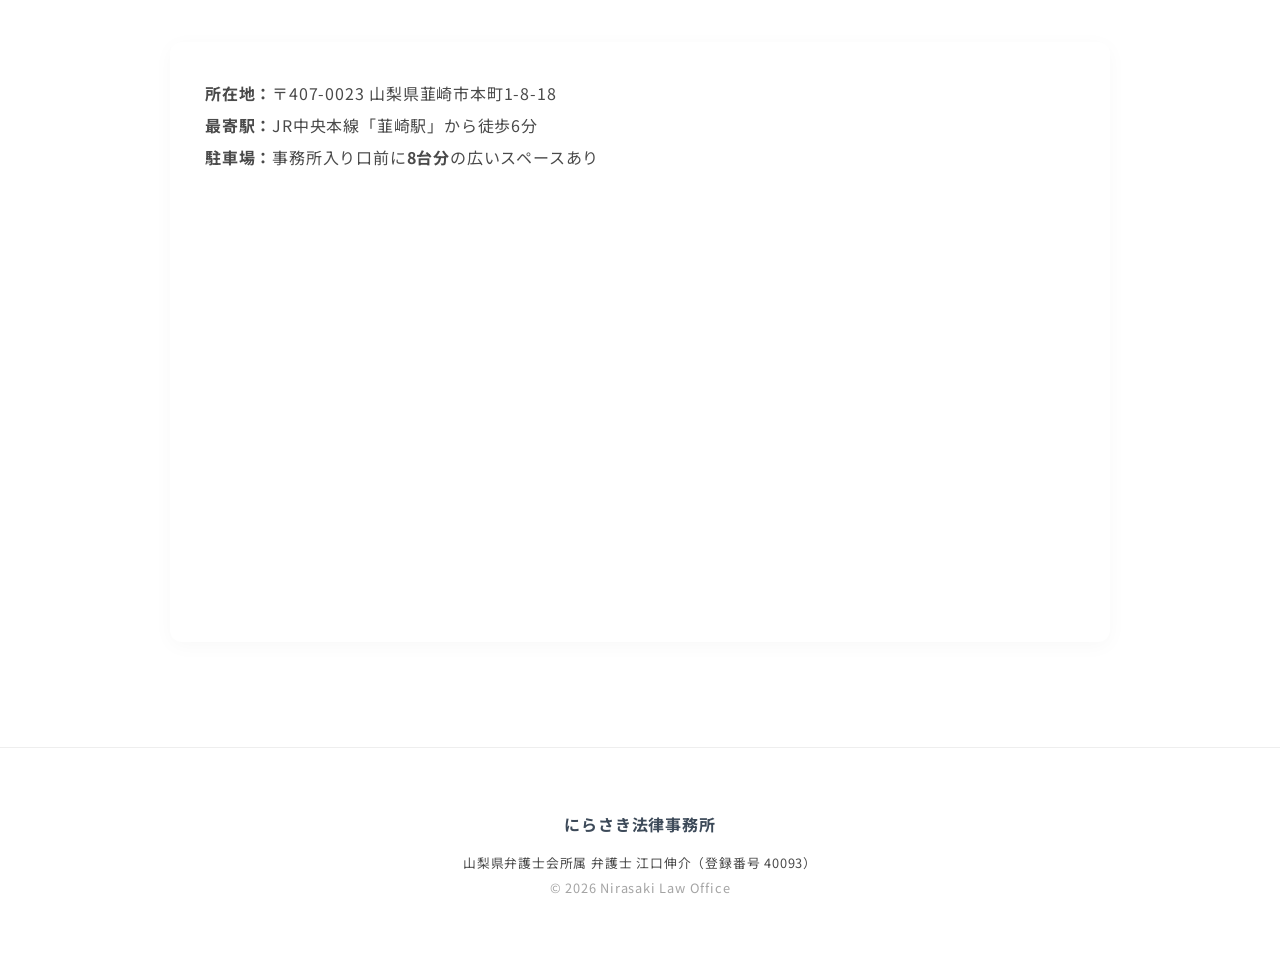
==== commit 3415f09c: "Update index.html" ====
--- a/index.html
+++ b/index.html
@@ -3,17 +3,14 @@
 <head>
     <meta charset="UTF-8">
     <meta name="viewport" content="width=device-width, initial-scale=1.0">
-    <title>にらさき法律事務所 | 弁護士 江口伸介 | 山梨県韮崎市</title>
+    <title>にらさき法律事務所 | 弁護士 江口伸介</title>
     <link rel="stylesheet" href="style.css">
-    <link href="https://fonts.googleapis.com/css2?family=Noto+Serif+JP:wght@400;700&family=Noto+Sans+JP:wght@400;500;700&display=swap" rel="stylesheet">
 </head>
 <body>
 
 <header>
     <div class="container header-inner">
-        <a href="index.html" class="logo-area">
-            <div class="main">にらさき法律事務所</div>
-        </a>
+        <a href="index.html" class="logo-area"><div class="main">にらさき法律事務所</div></a>
         <nav class="nav-links">
             <ul>
                 <li><a href="index.html">ホーム</a></li>
@@ -27,48 +24,56 @@
 <section id="hero">
     <div class="container">
         <div class="hero-tag">初回相談無料</div>
-        <h1>山梨県韮崎市の法律相談<br>「何とかなる」が合言葉です</h1>
-        <p class="hero-sub">経験年数17年の弁護士が、あなたの不安を安心に変えます。</p>
-        <div class="hero-info">
-            <a href="tel:05052849388" class="tel-large">050-5284-9388</a>
+        <h1>「何とかなる」が合言葉です<br>山梨県韮崎市の法律相談</h1>
+        <p style="color: #888;">弁護士登録から17年。あなたの不安を安心に変えるお手伝いをします。</p>
+        <a href="tel:05052849388" class="hero-info">📞 050-5284-9388</a>
+        <p style="margin-top: 15px; font-size: 0.9rem;">平日 9:15〜18:00（夜間・土日も事前予約で対応可）</p>
+    </div>
+</section>
+
+<section class="container" style="padding: 80px 0;">
+    <h2 class="section-title">当事務所の3つの特長</h2>
+    <div class="grid-2">
+        <div class="info-card">
+            <h3 style="color: var(--accent); margin-bottom: 15px;">1. 17年の豊富な経験</h3>
+            <p>2007年の登録以来、多くの困難な事案を解決してきました。複雑な権利関係も粘り強く紐解きます。</p>
+        </div>
+        <div class="info-card">
+            <h3 style="color: var(--accent); margin-bottom: 15px;">2. じっくり丁寧な聴き取り</h3>
+            <p>打ち合わせに2時間かけることも珍しくありません。ご本人が納得できる解決策を一緒に探します。</p>
+        </div>
+        <div class="info-card">
+            <h3 style="color: var(--accent); margin-bottom: 15px;">3. 地域密着の連携体制</h3>
+            <p>地元の税理士や司法書士と連携。相続税や登記まで窓口ひとつでトータルサポート可能です。</p>
+        </div>
+        <div class="info-card">
+            <h3 style="color: var(--accent); margin-bottom: 15px;">4. 柔軟な相談体制</h3>
+            <p>お仕事帰りの相談（19時半頃まで）や、当日予約、ビデオ相談も状況に応じて柔軟に対応します。</p>
         </div>
     </div>
 </section>
 
-<section id="profile" class="container fade-in">
-    <h2 class="section-title">弁護士紹介</h2>
-    <div class="profile-flex">
-        <div class="profile-img">お写真</div>
-        <div class="profile-info">
-            <h3>江口 伸介</h3>
-            <h4>代表弁護士 / 登録番号 40093</h4>
-            <p>山梨県北西部の皆様の身近な相談相手として活動しています。じっくりお話を伺い、最善の解決を目指します。</p>
-        </div>
-    </div>
-</section>
-
-<section id="access" class="container fade-in">
-    <h2 class="section-title">アクセス</h2>
-    <div class="map-box">
-        <iframe src="https://www.google.com/maps/embed?pb=!1m18!1m12!1m3!1d3246.349635031154!2d138.44856647631855!3d35.54504443741695!2m3!1f0!2f0!3f0!3m2!1i1024!2i768!4f13.1!3m3!1m2!1s0x601be8080f555555%3A0x60d5b7808099307c!2z44Gr44KJ44GV44GN5rOV5b6L5LqL5YuZ5omA!5e0!3m2!1sja!2sjp!4v1712635000000!5m2!1sja!2sjp" width="100%" height="450" style="border:0;" allowfullscreen="" loading="lazy"></iframe>
-    </div>
-    <div class="access-details">
+<section id="access" style="background: white; padding: 80px 0;">
+    <div class="container">
+        <h2 class="section-title">アクセス</h2>
         <div class="info-card">
-            <strong>所在地</strong>
-            〒407-0023 山梨県韮崎市本町1-8-18<br>
-            韮崎駅から徒歩6分
-        </div>
-        <div class="info-card">
-            <strong>駐車場</strong>
-            事務所前に8台分の広いスペースがございます。
+            <p><strong>所在地：</strong>〒407-0023 山梨県韮崎市本町1-8-18</p>
+            <p><strong>最寄駅：</strong>JR中央本線「韮崎駅」から徒歩6分</p>
+            <p><strong>駐車場：</strong>事務所入り口前に<strong>8台分</strong>の広いスペースあり</p>
+            <div style="margin-top: 25px; border-radius: 10px; overflow: hidden;">
+                <iframe src="https://www.google.com/maps/embed?pb=!1m18!1m12!1m3!1d3246.331215167733!2d138.448557!3d35.701198!2m3!1f0!2f0!3f0!3m2!1i1024!2i768!4f13.1!3m3!1m2!1s0x601be92d47f9c21b%3A0xc3f605f66144ed01!2z44Gr44KJ44GV44GN5rOV5b6L5LqL5YuZ5omA!5e0!3m2!1sja!2sjp!4v1713456789012!5m2!1sja!2sjp" width="100%" height="400" style="border:0;" allowfullscreen="" loading="lazy"></iframe>
+            </div>
         </div>
     </div>
 </section>
 
 <footer>
-    <p>© 2026 Nirasaki Law Office | 江口 伸介</p>
+    <div class="container">
+        <p style="font-weight: bold; color: var(--primary);">にらさき法律事務所</p>
+        <p style="font-size: 0.8rem; margin-top: 10px;">山梨県弁護士会所属 弁護士 江口伸介（登録番号 40093）</p>
+        <p style="font-size: 0.8rem; opacity: 0.5;">© 2026 Nirasaki Law Office</p>
+    </div>
 </footer>
 
-<script src="script.js"></script>
 </body>
 </html>
--- a/style.css
+++ b/style.css
@@ -0,0 +1,130 @@
+/* --- にらさき法律事務所：ナチュラル・リーガルスタイル --- */
+@import url('https://fonts.googleapis.com/css2?family=Noto+Serif+JP:wght@400;700&family=Noto+Sans+JP:wght@300;500;700&display=swap');
+
+:root {
+    --primary: #3d4a59;         /* 北欧風ネイビー */
+    --accent: #d4a373;          /* 木のぬくもりベージュ */
+    --bg-light: #fdfaf5;       /* 生成り色 */
+    --cta-color: #8fa7b3;       /* 水玉くすみブルー */
+    --text-main: #4a4a4a;
+    --font-serif: 'Noto Serif JP', serif;
+}
+
+* { box-sizing: border-box; margin: 0; padding: 0; }
+
+body {
+    background-color: var(--bg-light);
+    color: var(--text-main);
+    font-family: 'Noto Sans JP', sans-serif;
+    line-height: 2;
+    letter-spacing: 0.05em;
+}
+
+.container {
+    max-width: 1000px;
+    margin: 0 auto;
+    padding: 0 30px;
+}
+
+/* ヘッダー */
+header {
+    background: rgba(255, 255, 255, 0.95);
+    backdrop-filter: blur(10px);
+    padding: 20px 0;
+    position: sticky;
+    top: 0;
+    z-index: 1000;
+    border-bottom: 1px solid #eee;
+}
+
+.header-inner { display: flex; justify-content: space-between; align-items: center; }
+
+.logo-area .main {
+    font-family: var(--font-serif);
+    font-size: 20px;
+    color: var(--primary);
+    text-decoration: none;
+    letter-spacing: 0.1em;
+}
+
+.nav-links ul { display: flex; list-style: none; gap: 25px; }
+.nav-links a { text-decoration: none; color: var(--text-main); font-size: 14px; transition: 0.3s; }
+.nav-links a:hover { color: var(--accent); }
+
+/* ヒーロー */
+#hero {
+    padding: 120px 0 80px;
+    text-align: center;
+    background: white;
+}
+
+#hero h1 {
+    font-family: var(--font-serif);
+    font-size: 2.2rem;
+    color: var(--primary);
+    margin-bottom: 25px;
+    font-weight: 400;
+}
+
+.hero-tag {
+    display: inline-block;
+    border: 1px solid var(--accent);
+    color: var(--accent);
+    padding: 2px 20px;
+    font-size: 13px;
+    margin-bottom: 20px;
+}
+
+.hero-info {
+    display: inline-block;
+    background: var(--cta-color);
+    color: white;
+    padding: 15px 40px;
+    border-radius: 4px;
+    text-decoration: none;
+    font-weight: bold;
+    font-size: 1.4rem;
+    margin-top: 30px;
+    transition: 0.3s;
+}
+
+/* カード類 */
+.info-card {
+    background: white;
+    padding: 35px;
+    border-radius: 12px;
+    box-shadow: 0 4px 20px rgba(0,0,0,0.03);
+    margin-bottom: 25px;
+}
+
+.section-title {
+    text-align: center;
+    font-family: var(--font-serif);
+    font-size: 1.8rem;
+    margin-bottom: 50px;
+    color: var(--primary);
+}
+
+.section-title::after {
+    content: '●';
+    display: block;
+    font-size: 8px;
+    color: var(--accent);
+    margin-top: 10px;
+}
+
+/* グリッドレイアウト */
+.grid-2 { display: grid; grid-template-columns: 1fr 1fr; gap: 30px; }
+
+/* フッター */
+footer {
+    background: white;
+    padding: 60px 0;
+    text-align: center;
+    border-top: 1px solid #eee;
+}
+
+@media (max-width: 768px) {
+    .grid-2 { grid-template-columns: 1fr; }
+    #hero h1 { font-size: 1.6rem; }
+}
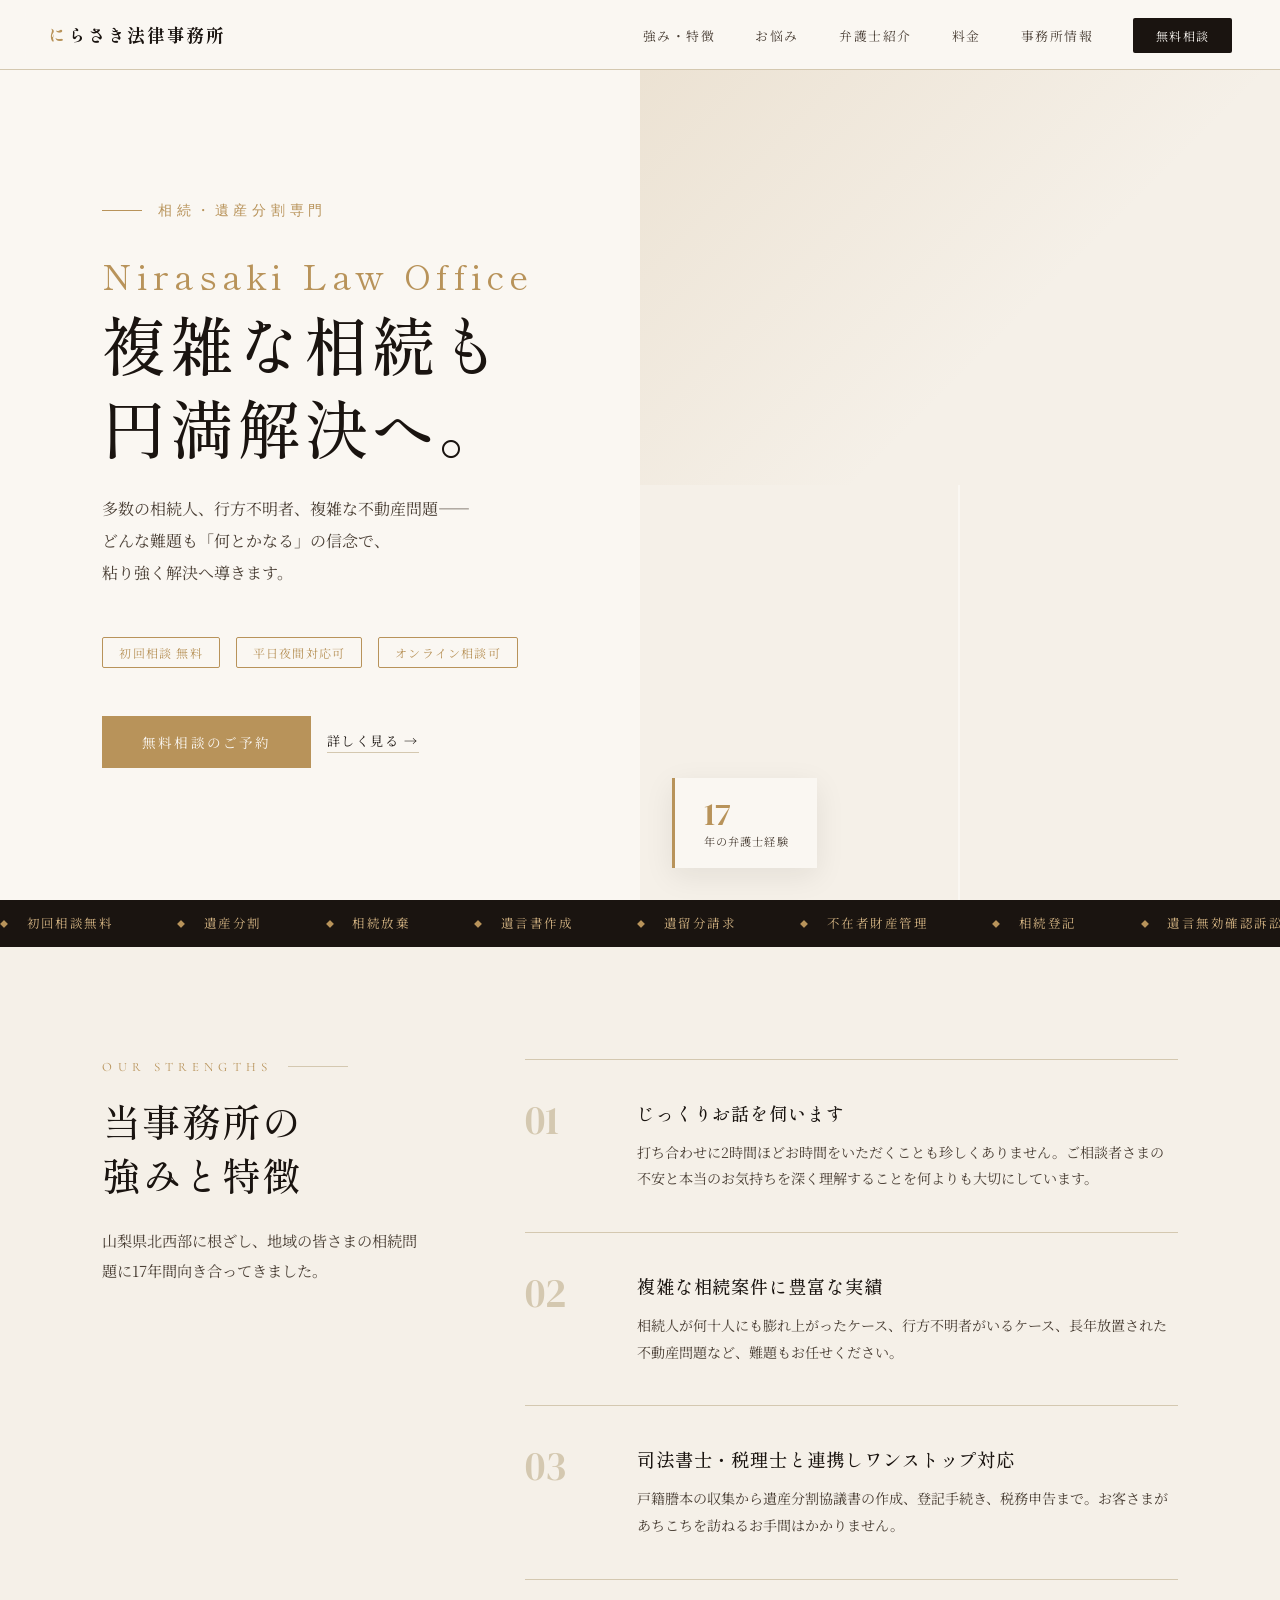
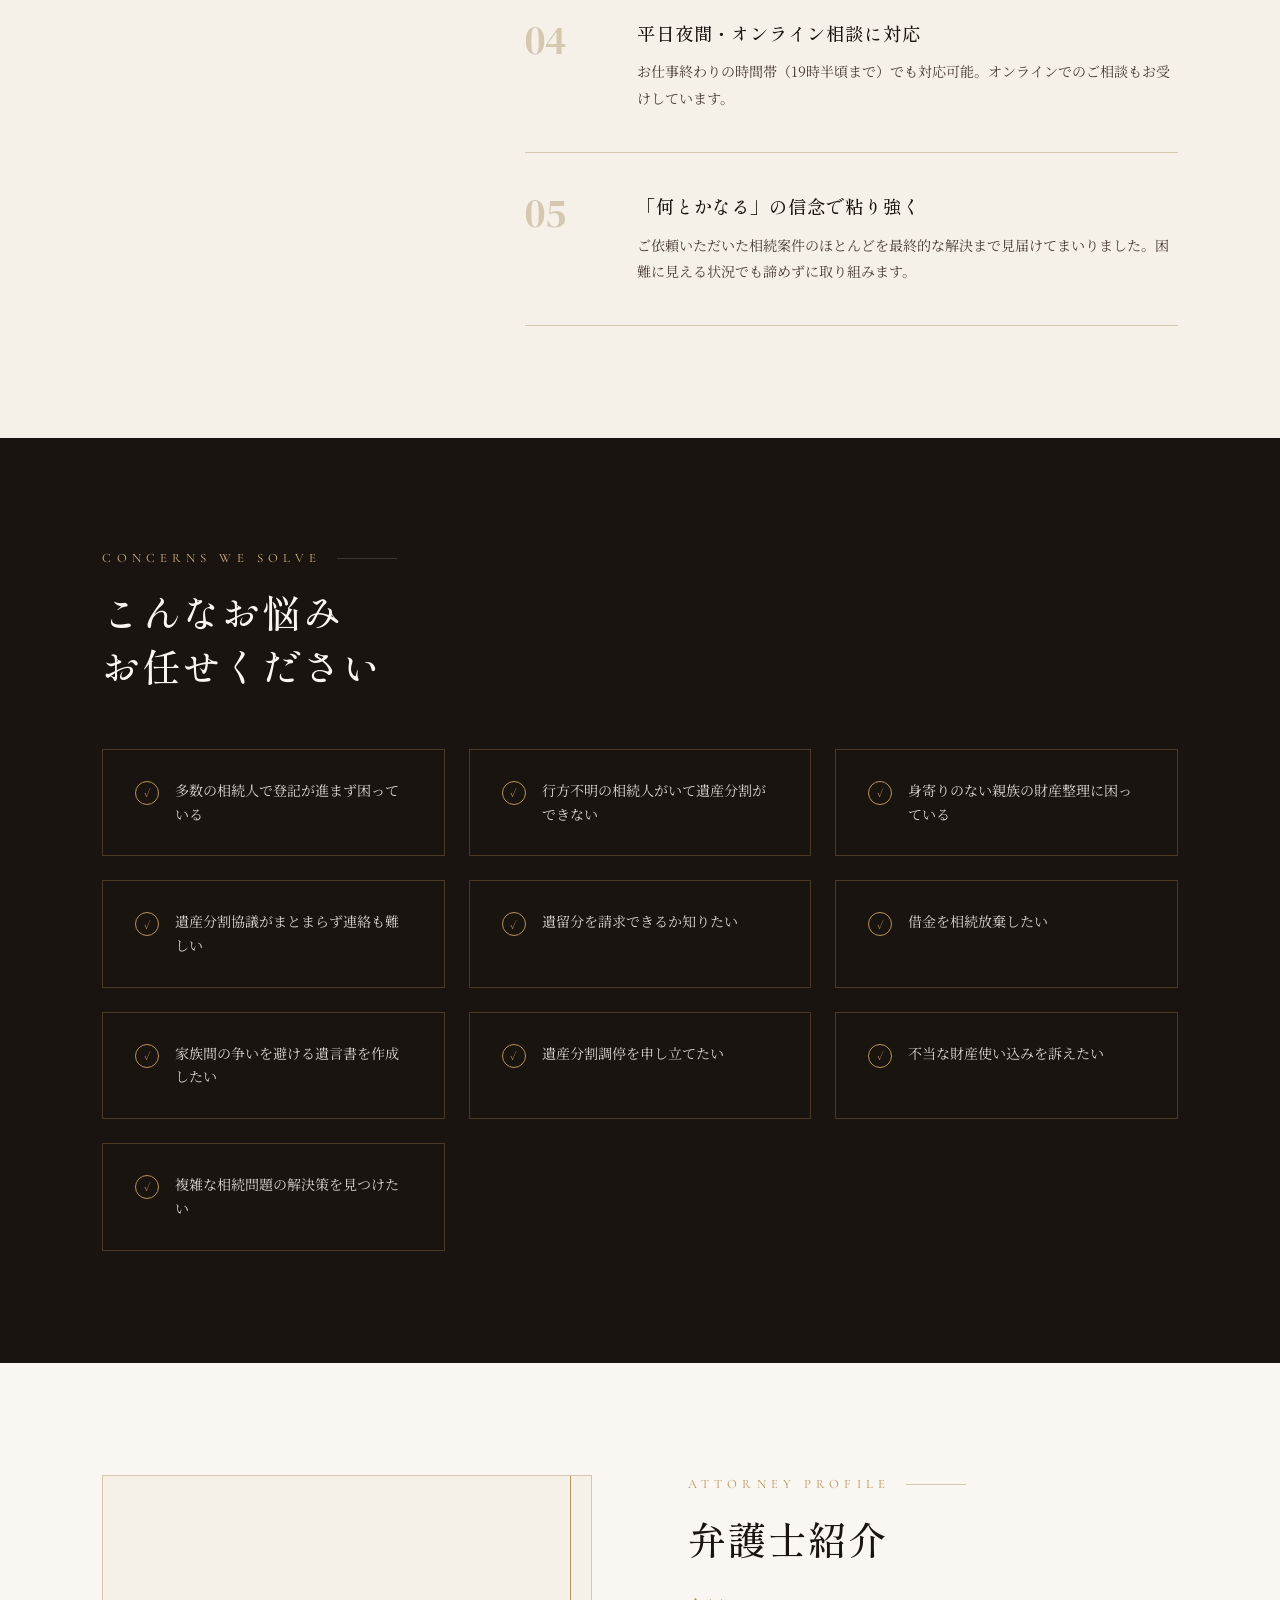
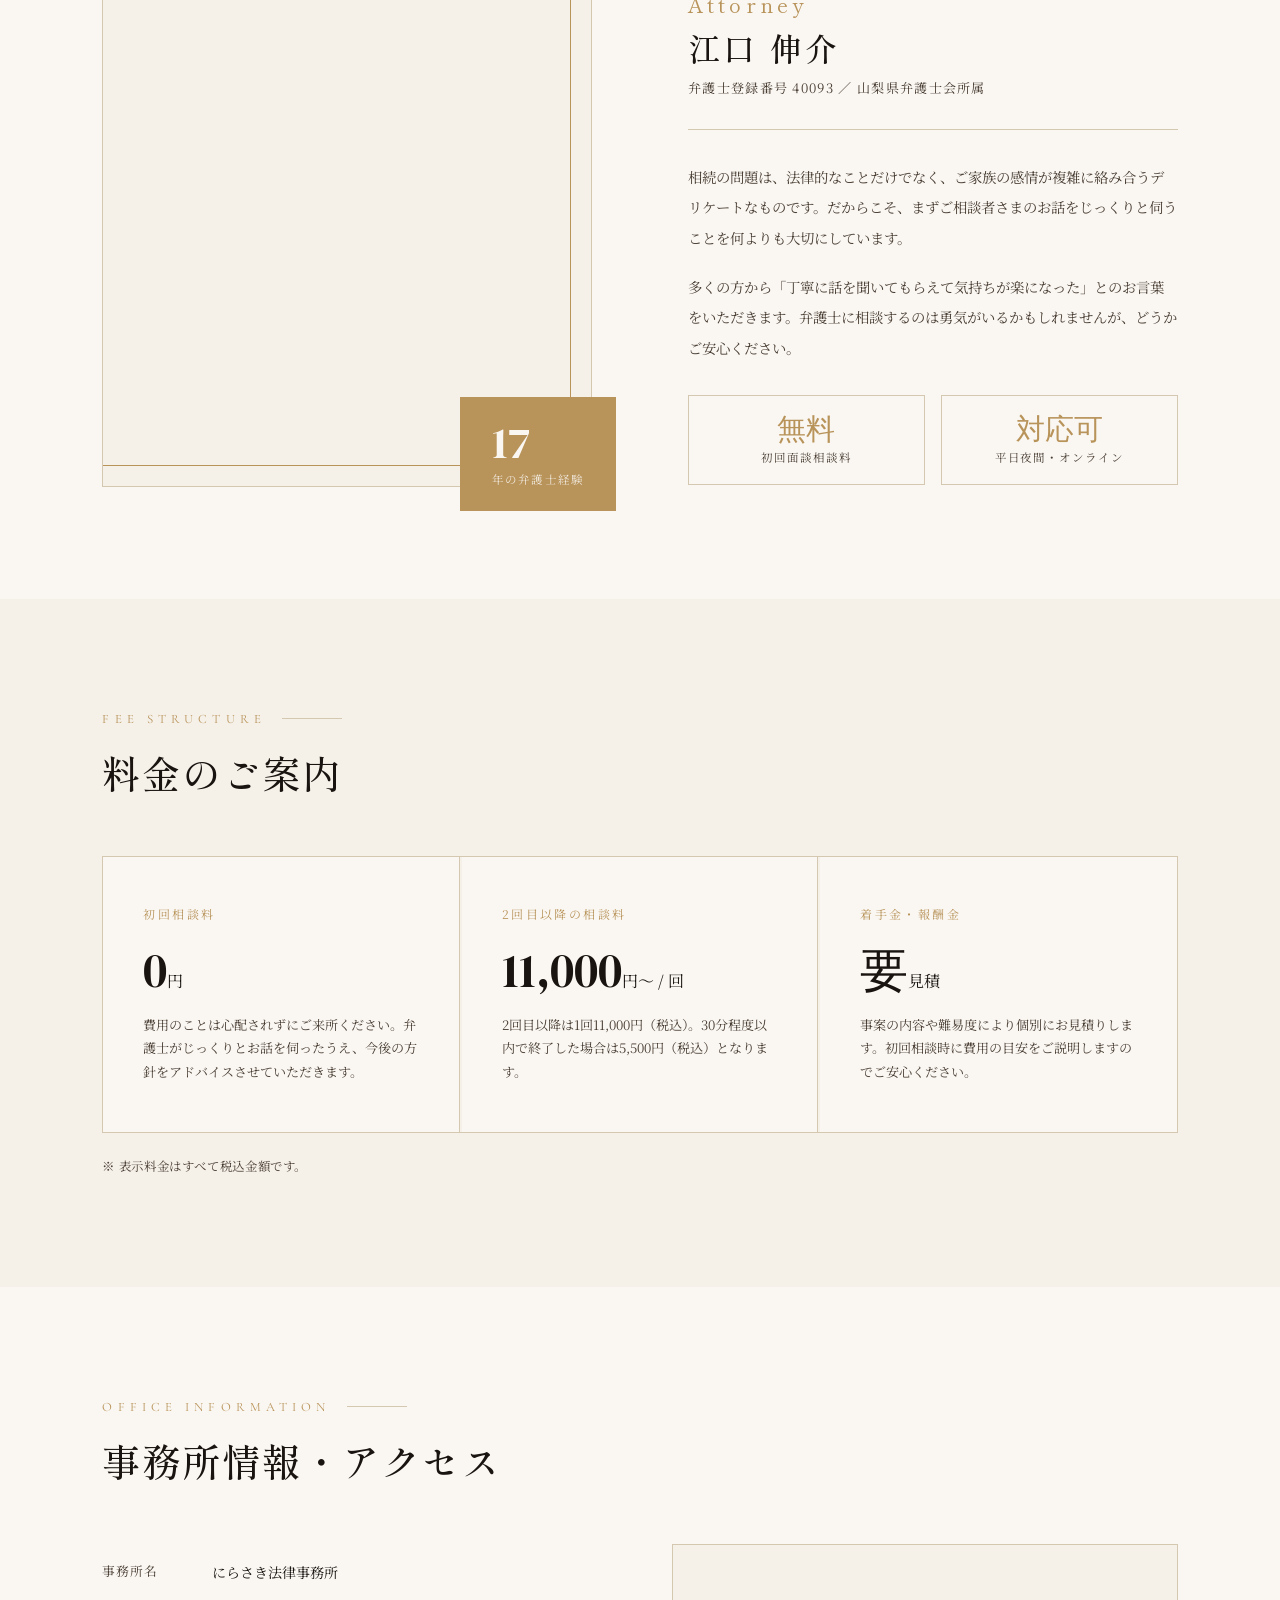
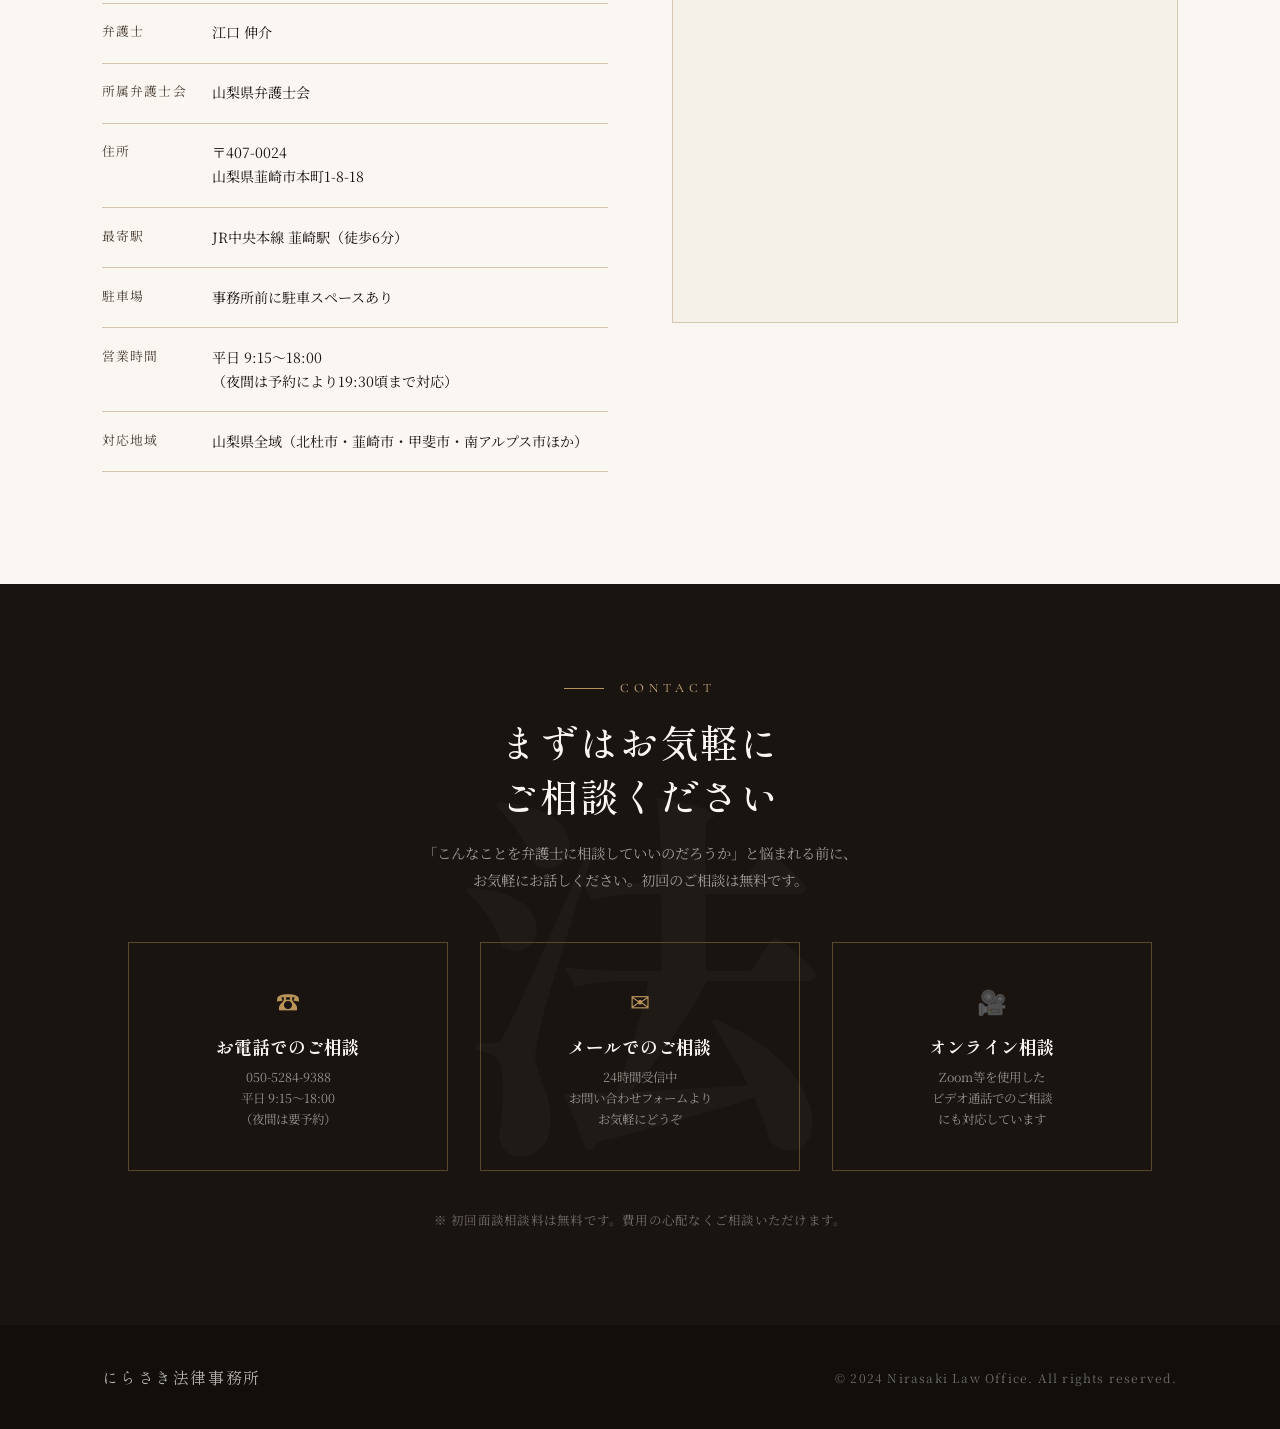
==== commit 6fea86d8: "Update index.html" ====
--- a/index.html
+++ b/index.html
@@ -1,79 +1,773 @@
 <!DOCTYPE html>
 <html lang="ja">
 <head>
-    <meta charset="UTF-8">
-    <meta name="viewport" content="width=device-width, initial-scale=1.0">
-    <title>にらさき法律事務所 | 弁護士 江口伸介</title>
-    <link rel="stylesheet" href="style.css">
+<meta charset="UTF-8">
+<meta name="viewport" content="width=device-width, initial-scale=1.0">
+<title>にらさき法律事務所 | 相続・遺産分割の弁護士相談</title>
+<link rel="preconnect" href="https://fonts.googleapis.com">
+<link href="https://fonts.googleapis.com/css2?family=Noto+Serif+JP:wght@300;400;500;700&family=Shippori+Mincho:wght@400;500;700&family=DM+Serif+Display:ital@0;1&family=Cormorant+Garamond:ital,wght@0,300;0,400;1,300&display=swap" rel="stylesheet">
+<style>
+  :root {
+    --ink: #1a1410;
+    --ink-light: #4a3f35;
+    --parchment: #f5f0e8;
+    --cream: #faf7f2;
+    --gold: #b8935a;
+    --gold-light: #d4b483;
+    --rust: #8b4a2f;
+    --sage: #5a6b5a;
+    --border: #d4c8b0;
+    --shadow: rgba(26,20,16,0.08);
+  }
+
+  * { margin: 0; padding: 0; box-sizing: border-box; }
+
+  html { scroll-behavior: smooth; }
+
+  body {
+    font-family: 'Noto Serif JP', serif;
+    background: var(--cream);
+    color: var(--ink);
+    overflow-x: hidden;
+  }
+
+  /* ─── NAV ─── */
+  nav {
+    position: fixed; top: 0; left: 0; right: 0; z-index: 100;
+    background: rgba(250,247,242,0.92);
+    backdrop-filter: blur(12px);
+    border-bottom: 1px solid var(--border);
+    padding: 0 3rem;
+    display: flex; align-items: center; justify-content: space-between;
+    height: 70px;
+  }
+  .nav-logo {
+    font-family: 'Shippori Mincho', serif;
+    font-size: 1.1rem; font-weight: 700;
+    color: var(--ink); letter-spacing: 0.1em;
+    text-decoration: none;
+  }
+  .nav-logo span { color: var(--gold); }
+  .nav-links { display: flex; gap: 2.5rem; list-style: none; }
+  .nav-links a {
+    font-size: 0.8rem; letter-spacing: 0.12em; color: var(--ink-light);
+    text-decoration: none; transition: color 0.3s;
+  }
+  .nav-links a:hover { color: var(--gold); }
+  .nav-cta {
+    background: var(--ink); color: var(--cream) !important;
+    padding: 0.55rem 1.4rem; border-radius: 2px;
+    font-size: 0.75rem !important; letter-spacing: 0.15em;
+    transition: background 0.3s !important;
+  }
+  .nav-cta:hover { background: var(--gold) !important; color: var(--ink) !important; }
+
+  /* ─── HERO ─── */
+  .hero {
+    min-height: 100vh;
+    display: grid; grid-template-columns: 1fr 1fr;
+    padding-top: 70px;
+    position: relative; overflow: hidden;
+  }
+  .hero-left {
+    display: flex; flex-direction: column;
+    justify-content: center;
+    padding: 6rem 4rem 6rem 8vw;
+    position: relative; z-index: 2;
+  }
+  .hero-eyebrow {
+    font-family: 'Cormorant Garamond', serif;
+    font-size: 0.85rem; letter-spacing: 0.35em; color: var(--gold);
+    text-transform: uppercase; margin-bottom: 2rem;
+    display: flex; align-items: center; gap: 1rem;
+  }
+  .hero-eyebrow::before {
+    content: ''; display: block; width: 40px; height: 1px; background: var(--gold);
+  }
+  .hero-title {
+    font-family: 'Shippori Mincho', serif;
+    font-size: clamp(2.8rem, 5vw, 4.5rem);
+    font-weight: 500; line-height: 1.3;
+    letter-spacing: 0.05em; margin-bottom: 1.5rem;
+  }
+  .hero-title em {
+    font-style: normal; color: var(--gold);
+    display: block; font-size: 0.55em;
+    font-weight: 400; letter-spacing: 0.15em;
+    margin-bottom: 0.3rem;
+  }
+  .hero-sub {
+    font-size: 1rem; line-height: 2; color: var(--ink-light);
+    max-width: 380px; margin-bottom: 3rem;
+  }
+  .hero-badges {
+    display: flex; gap: 1rem; flex-wrap: wrap; margin-bottom: 3rem;
+  }
+  .badge {
+    border: 1px solid var(--gold); color: var(--gold);
+    padding: 0.4rem 1rem; font-size: 0.75rem; letter-spacing: 0.1em;
+    border-radius: 2px;
+  }
+  .hero-cta-group { display: flex; gap: 1rem; align-items: center; }
+  .btn-primary {
+    background: var(--gold); color: var(--cream);
+    padding: 1rem 2.5rem; font-family: 'Noto Serif JP', serif;
+    font-size: 0.85rem; letter-spacing: 0.15em; border: none;
+    cursor: pointer; transition: all 0.3s; text-decoration: none;
+    display: inline-block;
+  }
+  .btn-primary:hover { background: var(--rust); transform: translateY(-2px); }
+  .btn-secondary {
+    color: var(--ink); font-size: 0.82rem; letter-spacing: 0.12em;
+    text-decoration: none; display: flex; align-items: center; gap: 0.5rem;
+    border-bottom: 1px solid var(--border); padding-bottom: 2px;
+    transition: all 0.3s;
+  }
+  .btn-secondary:hover { color: var(--gold); border-color: var(--gold); }
+
+  .hero-right {
+    position: relative; overflow: hidden;
+    background: var(--parchment);
+  }
+  .hero-image-grid {
+    position: absolute; inset: 0;
+    display: grid; grid-template-rows: 1fr 1fr; gap: 0;
+  }
+  .hero-img-main {
+    background: url('https://images.microcms-assets.io/assets/e77f0bdcd7ae440a8792a88d34e43a68/cdae90b1b4354c46bd2b5eecba1d0d32/%E5%86%99%E7%9C%9F%EF%BC%91%E3%80%80%E3%81%AB%E3%82%89%E3%81%95%E3%81%8D%E6%B3%95%E5%BE%8B%E4%BA%8B%E5%8B%99%E6%89%80.jpg?w=730&h=350&fm=webp&auto=compress') center/cover;
+    position: relative;
+  }
+  .hero-img-main::after {
+    content: ''; position: absolute; inset: 0;
+    background: linear-gradient(135deg, rgba(184,147,90,0.15) 0%, transparent 60%);
+  }
+  .hero-img-sub {
+    display: grid; grid-template-columns: 1fr 1fr;
+  }
+  .hero-img-sub div {
+    background-size: cover; background-position: center;
+  }
+  .hero-img-sub div:first-child {
+    background-image: url('https://images.microcms-assets.io/assets/e77f0bdcd7ae440a8792a88d34e43a68/5006ceec19ca4c8391e7ce370609d66a/%E5%86%99%E7%9C%9F%EF%BC%92%E3%80%80%E3%81%AB%E3%82%89%E3%81%95%E3%81%8D%E6%B3%95%E5%BE%8B%E4%BA%8B%E5%8B%99%E6%89%80.jpg?w=360&h=210&fm=webp&auto=compress');
+    border-right: 2px solid var(--cream);
+  }
+  .hero-img-sub div:last-child {
+    background-image: url('https://images.microcms-assets.io/assets/e77f0bdcd7ae440a8792a88d34e43a68/1898d03238d74954a30f901391cb1d58/%E5%86%99%E7%9C%9F%EF%BC%93%E3%80%80%E3%81%AB%E3%82%89%E3%81%95%E3%81%8D%E6%B3%95%E5%BE%8B%E4%BA%8B%E5%8B%99%E6%89%80.jpg?w=360&h=210&fm=webp&auto=compress');
+  }
+  .hero-tag {
+    position: absolute; bottom: 2rem; left: 2rem;
+    background: var(--cream); padding: 1.2rem 1.8rem;
+    border-left: 3px solid var(--gold); z-index: 3;
+    box-shadow: 0 8px 30px var(--shadow);
+  }
+  .hero-tag .tag-num {
+    font-family: 'DM Serif Display', serif; font-size: 2rem;
+    color: var(--gold); line-height: 1;
+  }
+  .hero-tag .tag-label {
+    font-size: 0.7rem; letter-spacing: 0.1em; color: var(--ink-light);
+    margin-top: 0.2rem;
+  }
+
+  /* ─── TICKER ─── */
+  .ticker {
+    background: var(--ink); color: var(--cream);
+    padding: 0.9rem 0; overflow: hidden;
+    display: flex; gap: 0; white-space: nowrap;
+  }
+  .ticker-track {
+    display: flex; gap: 4rem;
+    animation: ticker 25s linear infinite;
+    font-size: 0.78rem; letter-spacing: 0.2em; color: var(--gold-light);
+  }
+  .ticker-track span { display: flex; align-items: center; gap: 1rem; }
+  .ticker-track span::before { content: '◆'; font-size: 0.5rem; color: var(--gold); }
+  @keyframes ticker { from { transform: translateX(0); } to { transform: translateX(-50%); } }
+
+  /* ─── SECTION BASE ─── */
+  section { padding: 7rem 8vw; }
+  .section-label {
+    font-family: 'Cormorant Garamond', serif;
+    font-size: 0.8rem; letter-spacing: 0.4em; color: var(--gold);
+    text-transform: uppercase; margin-bottom: 1.2rem;
+    display: flex; align-items: center; gap: 1rem;
+  }
+  .section-label::after { content: ''; flex: 1; height: 1px; background: var(--border); max-width: 60px; }
+  .section-title {
+    font-family: 'Shippori Mincho', serif;
+    font-size: clamp(1.8rem, 3vw, 2.8rem);
+    font-weight: 500; line-height: 1.4; letter-spacing: 0.05em;
+  }
+
+  /* ─── FEATURES ─── */
+  .features {
+    background: var(--parchment);
+    display: grid; grid-template-columns: 1fr 2fr; gap: 6rem;
+    align-items: start;
+  }
+  .features-intro { position: sticky; top: 100px; }
+  .features-intro p {
+    margin-top: 1.5rem; font-size: 0.95rem; line-height: 2;
+    color: var(--ink-light);
+  }
+  .features-grid { display: flex; flex-direction: column; gap: 0; }
+  .feature-item {
+    padding: 2.5rem 0;
+    border-bottom: 1px solid var(--border);
+    display: grid; grid-template-columns: 80px 1fr; gap: 2rem;
+    align-items: start;
+    transition: all 0.3s;
+  }
+  .feature-item:first-child { border-top: 1px solid var(--border); }
+  .feature-item:hover { padding-left: 1rem; }
+  .feature-num {
+    font-family: 'DM Serif Display', serif; font-size: 2.5rem;
+    color: var(--border); line-height: 1;
+    transition: color 0.3s;
+  }
+  .feature-item:hover .feature-num { color: var(--gold); }
+  .feature-content h3 {
+    font-family: 'Shippori Mincho', serif; font-size: 1.15rem;
+    font-weight: 500; margin-bottom: 0.8rem; letter-spacing: 0.05em;
+  }
+  .feature-content p { font-size: 0.88rem; line-height: 1.9; color: var(--ink-light); }
+
+  /* ─── CONCERNS ─── */
+  .concerns { background: var(--ink); color: var(--cream); }
+  .concerns .section-label { color: var(--gold-light); }
+  .concerns .section-label::after { background: rgba(255,255,255,0.15); }
+  .concerns .section-title { color: var(--cream); }
+  .concerns-grid {
+    margin-top: 3.5rem;
+    display: grid; grid-template-columns: repeat(auto-fill, minmax(280px, 1fr));
+    gap: 1.5rem;
+  }
+  .concern-card {
+    border: 1px solid rgba(184,147,90,0.3);
+    padding: 1.8rem 2rem;
+    display: flex; align-items: flex-start; gap: 1rem;
+    transition: all 0.3s;
+    position: relative; overflow: hidden;
+  }
+  .concern-card::before {
+    content: ''; position: absolute; inset: 0;
+    background: linear-gradient(135deg, rgba(184,147,90,0.05) 0%, transparent 100%);
+    opacity: 0; transition: opacity 0.3s;
+  }
+  .concern-card:hover { border-color: var(--gold); }
+  .concern-card:hover::before { opacity: 1; }
+  .concern-check {
+    width: 24px; height: 24px; flex-shrink: 0;
+    border: 1px solid var(--gold); border-radius: 50%;
+    display: flex; align-items: center; justify-content: center;
+    color: var(--gold); font-size: 0.65rem; margin-top: 2px;
+  }
+  .concern-card p { font-size: 0.88rem; line-height: 1.7; color: rgba(250,247,242,0.85); }
+
+  /* ─── PROFILE ─── */
+  .profile {
+    background: var(--cream);
+    display: grid; grid-template-columns: 1fr 1fr; gap: 6rem;
+    align-items: center;
+  }
+  .profile-visual { position: relative; }
+  .profile-img-wrap {
+    aspect-ratio: 4/5; background: var(--parchment);
+    position: relative; overflow: hidden;
+    border: 1px solid var(--border);
+  }
+  .profile-img-wrap::before {
+    content: ''; position: absolute;
+    top: -20px; left: -20px; right: 20px; bottom: 20px;
+    border: 1px solid var(--gold); z-index: 0;
+  }
+  .profile-img-inner {
+    position: absolute; inset: 0;
+    background: url('https://images.microcms-assets.io/assets/e77f0bdcd7ae440a8792a88d34e43a68/cdae90b1b4354c46bd2b5eecba1d0d32/%E5%86%99%E7%9C%9F%EF%BC%91%E3%80%80%E3%81%AB%E3%82%89%E3%81%95%E3%81%8D%E6%B3%95%E5%BE%8B%E4%BA%8B%E5%8B%99%E6%89%80.jpg?w=730&h=350&fm=webp&auto=compress') center/cover;
+  }
+  .profile-card {
+    position: absolute; bottom: -1.5rem; right: -1.5rem;
+    background: var(--gold); color: var(--cream);
+    padding: 1.5rem 2rem; z-index: 2;
+  }
+  .profile-card .years {
+    font-family: 'DM Serif Display', serif;
+    font-size: 2.8rem; line-height: 1;
+  }
+  .profile-card .years-label { font-size: 0.72rem; letter-spacing: 0.1em; margin-top: 0.3rem; opacity: 0.85; }
+
+  .profile-content .lawyer-name {
+    font-family: 'Shippori Mincho', serif;
+    font-size: 2rem; font-weight: 500; letter-spacing: 0.1em;
+    margin: 1.5rem 0 0.5rem;
+  }
+  .profile-content .lawyer-name span {
+    display: block; font-size: 0.65em; color: var(--gold);
+    font-weight: 400; letter-spacing: 0.2em; margin-bottom: 0.3rem;
+  }
+  .profile-content .lawyer-sub {
+    font-size: 0.82rem; color: var(--ink-light); letter-spacing: 0.1em;
+    margin-bottom: 2rem; padding-bottom: 2rem; border-bottom: 1px solid var(--border);
+  }
+  .profile-content p {
+    font-size: 0.9rem; line-height: 2.1; color: var(--ink-light);
+    margin-bottom: 1.2rem;
+  }
+  .profile-stats {
+    display: grid; grid-template-columns: 1fr 1fr; gap: 1rem;
+    margin-top: 2rem;
+  }
+  .stat-box {
+    border: 1px solid var(--border); padding: 1.2rem;
+    text-align: center;
+  }
+  .stat-box .stat-val {
+    font-family: 'DM Serif Display', serif;
+    font-size: 1.8rem; color: var(--gold); line-height: 1;
+  }
+  .stat-box .stat-label {
+    font-size: 0.72rem; color: var(--ink-light); letter-spacing: 0.08em;
+    margin-top: 0.3rem;
+  }
+
+  /* ─── FEES ─── */
+  .fees { background: var(--parchment); }
+  .fees-grid {
+    margin-top: 3.5rem;
+    display: grid; grid-template-columns: repeat(auto-fit, minmax(300px, 1fr));
+    gap: 2px; border: 1px solid var(--border);
+  }
+  .fee-card {
+    background: var(--cream); padding: 3rem 2.5rem;
+    border-right: 1px solid var(--border);
+  }
+  .fee-card:last-child { border-right: none; }
+  .fee-type {
+    font-size: 0.75rem; letter-spacing: 0.2em; color: var(--gold);
+    margin-bottom: 1.5rem; text-transform: uppercase;
+  }
+  .fee-amount {
+    font-family: 'DM Serif Display', serif;
+    font-size: 3rem; line-height: 1; margin-bottom: 0.5rem;
+  }
+  .fee-amount span { font-size: 1rem; font-family: 'Noto Serif JP', serif; }
+  .fee-note { font-size: 0.82rem; line-height: 1.8; color: var(--ink-light); margin-top: 1.2rem; }
+
+  /* ─── INFO ─── */
+  .info { background: var(--cream); }
+  .info-grid {
+    margin-top: 3.5rem;
+    display: grid; grid-template-columns: 1fr 1fr; gap: 4rem;
+    align-items: start;
+  }
+  .info-table { border-collapse: collapse; width: 100%; }
+  .info-table tr { border-bottom: 1px solid var(--border); }
+  .info-table td {
+    padding: 1.1rem 0; font-size: 0.88rem; vertical-align: top;
+  }
+  .info-table td:first-child {
+    color: var(--ink-light); font-size: 0.8rem; letter-spacing: 0.08em;
+    width: 110px; padding-right: 1rem;
+  }
+  .info-table td:last-child { color: var(--ink); line-height: 1.7; }
+  .map-placeholder {
+    aspect-ratio: 4/3; background: var(--parchment);
+    border: 1px solid var(--border);
+    display: flex; align-items: center; justify-content: center;
+    position: relative; overflow: hidden;
+  }
+  .map-inner {
+    width: 100%; height: 100%;
+  }
+  .map-inner iframe { width: 100%; height: 100%; border: 0; }
+
+  /* ─── CONTACT ─── */
+  .contact {
+    background: var(--ink); color: var(--cream);
+    text-align: center; padding: 6rem 8vw;
+    position: relative; overflow: hidden;
+  }
+  .contact::before {
+    content: '法'; position: absolute;
+    font-family: 'Shippori Mincho', serif;
+    font-size: 30vw; font-weight: 700;
+    color: rgba(255,255,255,0.025);
+    top: 50%; left: 50%; transform: translate(-50%, -50%);
+    pointer-events: none;
+  }
+  .contact .section-label { justify-content: center; color: var(--gold-light); }
+  .contact .section-label::after { display: none; }
+  .contact .section-label::before { content: ''; width: 40px; height: 1px; background: var(--gold); }
+  .contact .section-title { color: var(--cream); margin-bottom: 1rem; }
+  .contact-sub { color: rgba(250,247,242,0.6); font-size: 0.9rem; line-height: 1.9; margin-bottom: 3rem; }
+  .contact-options { display: flex; gap: 2rem; justify-content: center; flex-wrap: wrap; }
+  .contact-card {
+    border: 1px solid rgba(184,147,90,0.4); padding: 2.5rem 3rem;
+    flex: 1; max-width: 320px; transition: all 0.3s;
+    text-decoration: none; color: var(--cream);
+    display: block;
+  }
+  .contact-card:hover { border-color: var(--gold); background: rgba(184,147,90,0.08); }
+  .contact-card .c-icon { font-size: 1.5rem; margin-bottom: 1rem; color: var(--gold); }
+  .contact-card h3 { font-family: 'Shippori Mincho', serif; font-size: 1.1rem; margin-bottom: 0.5rem; }
+  .contact-card p { font-size: 0.78rem; color: rgba(250,247,242,0.55); line-height: 1.7; }
+  .contact-free-note {
+    margin-top: 2.5rem; font-size: 0.78rem;
+    color: rgba(250,247,242,0.4); letter-spacing: 0.1em;
+  }
+
+  /* ─── FOOTER ─── */
+  footer {
+    background: #110e0b; color: rgba(250,247,242,0.4);
+    padding: 2.5rem 8vw;
+    display: flex; align-items: center; justify-content: space-between;
+    font-size: 0.75rem; letter-spacing: 0.1em;
+  }
+  footer .footer-logo {
+    font-family: 'Shippori Mincho', serif;
+    font-size: 1rem; color: rgba(250,247,242,0.7);
+    letter-spacing: 0.1em;
+  }
+
+  /* ─── ANIMATIONS ─── */
+  .fade-in {
+    opacity: 0; transform: translateY(24px);
+    transition: opacity 0.8s ease, transform 0.8s ease;
+  }
+  .fade-in.visible { opacity: 1; transform: translateY(0); }
+
+  /* ─── RESPONSIVE ─── */
+  @media (max-width: 900px) {
+    nav { padding: 0 1.5rem; }
+    .nav-links { display: none; }
+    .hero { grid-template-columns: 1fr; min-height: auto; }
+    .hero-left { padding: 4rem 6vw 3rem; }
+    .hero-right { height: 50vw; min-height: 300px; }
+    .features { grid-template-columns: 1fr; gap: 3rem; }
+    .features-intro { position: static; }
+    .profile { grid-template-columns: 1fr; gap: 3rem; }
+    .info-grid { grid-template-columns: 1fr; }
+    section { padding: 5rem 6vw; }
+    .fee-card { border-right: none; border-bottom: 1px solid var(--border); }
+    footer { flex-direction: column; gap: 1rem; text-align: center; }
+  }
+</style>
 </head>
 <body>
 
-<header>
-    <div class="container header-inner">
-        <a href="index.html" class="logo-area"><div class="main">にらさき法律事務所</div></a>
-        <nav class="nav-links">
-            <ul>
-                <li><a href="index.html">ホーム</a></li>
-                <li><a href="inheritance.html">相続案内</a></li>
-                <li><a href="#access">アクセス</a></li>
-            </ul>
-        </nav>
-    </div>
-</header>
-
-<section id="hero">
-    <div class="container">
-        <div class="hero-tag">初回相談無料</div>
-        <h1>「何とかなる」が合言葉です<br>山梨県韮崎市の法律相談</h1>
-        <p style="color: #888;">弁護士登録から17年。あなたの不安を安心に変えるお手伝いをします。</p>
-        <a href="tel:05052849388" class="hero-info">📞 050-5284-9388</a>
-        <p style="margin-top: 15px; font-size: 0.9rem;">平日 9:15〜18:00（夜間・土日も事前予約で対応可）</p>
-    </div>
+<!-- NAV -->
+<nav>
+  <a class="nav-logo" href="#"><span>に</span>らさき法律事務所</a>
+  <ul class="nav-links">
+    <li><a href="#features">強み・特徴</a></li>
+    <li><a href="#concerns">お悩み</a></li>
+    <li><a href="#profile">弁護士紹介</a></li>
+    <li><a href="#fees">料金</a></li>
+    <li><a href="#info">事務所情報</a></li>
+    <li><a href="#contact" class="nav-cta">無料相談</a></li>
+  </ul>
+</nav>
+
+<!-- HERO -->
+<div class="hero">
+  <div class="hero-left">
+    <div class="hero-eyebrow">相続・遺産分割専門</div>
+    <h1 class="hero-title">
+      <em>Nirasaki Law Office</em>
+      複雑な相続も<br>円満解決へ。
+    </h1>
+    <p class="hero-sub">
+      多数の相続人、行方不明者、複雑な不動産問題——<br>
+      どんな難題も「何とかなる」の信念で、<br>
+      粘り強く解決へ導きます。
+    </p>
+    <div class="hero-badges">
+      <span class="badge">初回相談 無料</span>
+      <span class="badge">平日夜間対応可</span>
+      <span class="badge">オンライン相談可</span>
+    </div>
+    <div class="hero-cta-group">
+      <a href="#contact" class="btn-primary">無料相談のご予約</a>
+      <a href="#features" class="btn-secondary">詳しく見る →</a>
+    </div>
+  </div>
+  <div class="hero-right">
+    <div class="hero-image-grid">
+      <div class="hero-img-main"></div>
+      <div class="hero-img-sub">
+        <div></div>
+        <div></div>
+      </div>
+    </div>
+    <div class="hero-tag">
+      <div class="tag-num">17</div>
+      <div class="tag-label">年の弁護士経験</div>
+    </div>
+  </div>
+</div>
+
+<!-- TICKER -->
+<div class="ticker" aria-hidden="true">
+  <div class="ticker-track">
+    <span>初回相談無料</span>
+    <span>遺産分割</span>
+    <span>相続放棄</span>
+    <span>遺言書作成</span>
+    <span>遺留分請求</span>
+    <span>不在者財産管理</span>
+    <span>相続登記</span>
+    <span>遺言無効確認訴訟</span>
+    <span>行方不明相続人対応</span>
+    <span>司法書士・税理士連携</span>
+    <span>初回相談無料</span>
+    <span>遺産分割</span>
+    <span>相続放棄</span>
+    <span>遺言書作成</span>
+    <span>遺留分請求</span>
+    <span>不在者財産管理</span>
+    <span>相続登記</span>
+    <span>遺言無効確認訴訟</span>
+    <span>行方不明相続人対応</span>
+    <span>司法書士・税理士連携</span>
+  </div>
+</div>
+
+<!-- FEATURES -->
+<section class="features" id="features">
+  <div class="features-intro fade-in">
+    <div class="section-label">Our Strengths</div>
+    <h2 class="section-title">当事務所の<br>強みと特徴</h2>
+    <p>山梨県北西部に根ざし、地域の皆さまの相続問題に17年間向き合ってきました。</p>
+  </div>
+  <div class="features-grid">
+    <div class="feature-item fade-in">
+      <div class="feature-num">01</div>
+      <div class="feature-content">
+        <h3>じっくりお話を伺います</h3>
+        <p>打ち合わせに2時間ほどお時間をいただくことも珍しくありません。ご相談者さまの不安と本当のお気持ちを深く理解することを何よりも大切にしています。</p>
+      </div>
+    </div>
+    <div class="feature-item fade-in">
+      <div class="feature-num">02</div>
+      <div class="feature-content">
+        <h3>複雑な相続案件に豊富な実績</h3>
+        <p>相続人が何十人にも膨れ上がったケース、行方不明者がいるケース、長年放置された不動産問題など、難題もお任せください。</p>
+      </div>
+    </div>
+    <div class="feature-item fade-in">
+      <div class="feature-num">03</div>
+      <div class="feature-content">
+        <h3>司法書士・税理士と連携しワンストップ対応</h3>
+        <p>戸籍謄本の収集から遺産分割協議書の作成、登記手続き、税務申告まで。お客さまがあちこちを訪ねるお手間はかかりません。</p>
+      </div>
+    </div>
+    <div class="feature-item fade-in">
+      <div class="feature-num">04</div>
+      <div class="feature-content">
+        <h3>平日夜間・オンライン相談に対応</h3>
+        <p>お仕事終わりの時間帯（19時半頃まで）でも対応可能。オンラインでのご相談もお受けしています。</p>
+      </div>
+    </div>
+    <div class="feature-item fade-in">
+      <div class="feature-num">05</div>
+      <div class="feature-content">
+        <h3>「何とかなる」の信念で粘り強く</h3>
+        <p>ご依頼いただいた相続案件のほとんどを最終的な解決まで見届けてまいりました。困難に見える状況でも諦めずに取り組みます。</p>
+      </div>
+    </div>
+  </div>
 </section>
 
-<section class="container" style="padding: 80px 0;">
-    <h2 class="section-title">当事務所の3つの特長</h2>
-    <div class="grid-2">
-        <div class="info-card">
-            <h3 style="color: var(--accent); margin-bottom: 15px;">1. 17年の豊富な経験</h3>
-            <p>2007年の登録以来、多くの困難な事案を解決してきました。複雑な権利関係も粘り強く紐解きます。</p>
-        </div>
-        <div class="info-card">
-            <h3 style="color: var(--accent); margin-bottom: 15px;">2. じっくり丁寧な聴き取り</h3>
-            <p>打ち合わせに2時間かけることも珍しくありません。ご本人が納得できる解決策を一緒に探します。</p>
-        </div>
-        <div class="info-card">
-            <h3 style="color: var(--accent); margin-bottom: 15px;">3. 地域密着の連携体制</h3>
-            <p>地元の税理士や司法書士と連携。相続税や登記まで窓口ひとつでトータルサポート可能です。</p>
-        </div>
-        <div class="info-card">
-            <h3 style="color: var(--accent); margin-bottom: 15px;">4. 柔軟な相談体制</h3>
-            <p>お仕事帰りの相談（19時半頃まで）や、当日予約、ビデオ相談も状況に応じて柔軟に対応します。</p>
-        </div>
-    </div>
+<!-- CONCERNS -->
+<section class="concerns" id="concerns">
+  <div class="section-label fade-in">Concerns We Solve</div>
+  <h2 class="section-title fade-in">こんなお悩み<br>お任せください</h2>
+  <div class="concerns-grid">
+    <div class="concern-card fade-in">
+      <div class="concern-check">✓</div>
+      <p>多数の相続人で登記が進まず困っている</p>
+    </div>
+    <div class="concern-card fade-in">
+      <div class="concern-check">✓</div>
+      <p>行方不明の相続人がいて遺産分割ができない</p>
+    </div>
+    <div class="concern-card fade-in">
+      <div class="concern-check">✓</div>
+      <p>身寄りのない親族の財産整理に困っている</p>
+    </div>
+    <div class="concern-card fade-in">
+      <div class="concern-check">✓</div>
+      <p>遺産分割協議がまとまらず連絡も難しい</p>
+    </div>
+    <div class="concern-card fade-in">
+      <div class="concern-check">✓</div>
+      <p>遺留分を請求できるか知りたい</p>
+    </div>
+    <div class="concern-card fade-in">
+      <div class="concern-check">✓</div>
+      <p>借金を相続放棄したい</p>
+    </div>
+    <div class="concern-card fade-in">
+      <div class="concern-check">✓</div>
+      <p>家族間の争いを避ける遺言書を作成したい</p>
+    </div>
+    <div class="concern-card fade-in">
+      <div class="concern-check">✓</div>
+      <p>遺産分割調停を申し立てたい</p>
+    </div>
+    <div class="concern-card fade-in">
+      <div class="concern-check">✓</div>
+      <p>不当な財産使い込みを訴えたい</p>
+    </div>
+    <div class="concern-card fade-in">
+      <div class="concern-check">✓</div>
+      <p>複雑な相続問題の解決策を見つけたい</p>
+    </div>
+  </div>
 </section>
 
-<section id="access" style="background: white; padding: 80px 0;">
-    <div class="container">
-        <h2 class="section-title">アクセス</h2>
-        <div class="info-card">
-            <p><strong>所在地：</strong>〒407-0023 山梨県韮崎市本町1-8-18</p>
-            <p><strong>最寄駅：</strong>JR中央本線「韮崎駅」から徒歩6分</p>
-            <p><strong>駐車場：</strong>事務所入り口前に<strong>8台分</strong>の広いスペースあり</p>
-            <div style="margin-top: 25px; border-radius: 10px; overflow: hidden;">
-                <iframe src="https://www.google.com/maps/embed?pb=!1m18!1m12!1m3!1d3246.331215167733!2d138.448557!3d35.701198!2m3!1f0!2f0!3f0!3m2!1i1024!2i768!4f13.1!3m3!1m2!1s0x601be92d47f9c21b%3A0xc3f605f66144ed01!2z44Gr44KJ44GV44GN5rOV5b6L5LqL5YuZ5omA!5e0!3m2!1sja!2sjp!4v1713456789012!5m2!1sja!2sjp" width="100%" height="400" style="border:0;" allowfullscreen="" loading="lazy"></iframe>
-            </div>
-        </div>
-    </div>
+<!-- PROFILE -->
+<section class="profile" id="profile">
+  <div class="profile-visual fade-in">
+    <div class="profile-img-wrap">
+      <div class="profile-img-inner"></div>
+    </div>
+    <div class="profile-card">
+      <div class="years">17</div>
+      <div class="years-label">年の弁護士経験</div>
+    </div>
+  </div>
+  <div class="profile-content">
+    <div class="section-label">Attorney Profile</div>
+    <h2 class="section-title">弁護士紹介</h2>
+    <div class="lawyer-name">
+      <span>Attorney</span>
+      江口 伸介
+    </div>
+    <div class="lawyer-sub">
+      弁護士登録番号 40093 ／ 山梨県弁護士会所属
+    </div>
+    <p>相続の問題は、法律的なことだけでなく、ご家族の感情が複雑に絡み合うデリケートなものです。だからこそ、まずご相談者さまのお話をじっくりと伺うことを何よりも大切にしています。</p>
+    <p>多くの方から「丁寧に話を聞いてもらえて気持ちが楽になった」とのお言葉をいただきます。弁護士に相談するのは勇気がいるかもしれませんが、どうかご安心ください。</p>
+    <div class="profile-stats">
+      <div class="stat-box">
+        <div class="stat-val">無料</div>
+        <div class="stat-label">初回面談相談料</div>
+      </div>
+      <div class="stat-box">
+        <div class="stat-val">対応可</div>
+        <div class="stat-label">平日夜間・オンライン</div>
+      </div>
+    </div>
+  </div>
 </section>
 
+<!-- FEES -->
+<section class="fees" id="fees">
+  <div class="section-label fade-in">Fee Structure</div>
+  <h2 class="section-title fade-in">料金のご案内</h2>
+  <div class="fees-grid">
+    <div class="fee-card fade-in">
+      <div class="fee-type">初回相談料</div>
+      <div class="fee-amount">0<span>円</span></div>
+      <div class="fee-note">費用のことは心配されずにご来所ください。弁護士がじっくりとお話を伺ったうえ、今後の方針をアドバイスさせていただきます。</div>
+    </div>
+    <div class="fee-card fade-in">
+      <div class="fee-type">2回目以降の相談料</div>
+      <div class="fee-amount">11,000<span>円〜 / 回</span></div>
+      <div class="fee-note">2回目以降は1回11,000円（税込）。30分程度以内で終了した場合は5,500円（税込）となります。</div>
+    </div>
+    <div class="fee-card fade-in">
+      <div class="fee-type">着手金・報酬金</div>
+      <div class="fee-amount">要<span>見積</span></div>
+      <div class="fee-note">事案の内容や難易度により個別にお見積りします。初回相談時に費用の目安をご説明しますのでご安心ください。</div>
+    </div>
+  </div>
+  <p style="margin-top:1.5rem; font-size:0.78rem; color:var(--ink-light); letter-spacing:0.05em;">※ 表示料金はすべて税込金額です。</p>
+</section>
+
+<!-- INFO -->
+<section class="info" id="info">
+  <div class="section-label fade-in">Office Information</div>
+  <h2 class="section-title fade-in">事務所情報・アクセス</h2>
+  <div class="info-grid">
+    <div class="fade-in">
+      <table class="info-table">
+        <tr><td>事務所名</td><td>にらさき法律事務所</td></tr>
+        <tr><td>弁護士</td><td>江口 伸介</td></tr>
+        <tr><td>所属弁護士会</td><td>山梨県弁護士会</td></tr>
+        <tr><td>住所</td><td>〒407-0024<br>山梨県韮崎市本町1-8-18</td></tr>
+        <tr><td>最寄駅</td><td>JR中央本線 韮崎駅（徒歩6分）</td></tr>
+        <tr><td>駐車場</td><td>事務所前に駐車スペースあり</td></tr>
+        <tr><td>営業時間</td><td>平日 9:15〜18:00<br>（夜間は予約により19:30頃まで対応）</td></tr>
+        <tr><td>対応地域</td><td>山梨県全域（北杜市・韮崎市・甲斐市・南アルプス市ほか）</td></tr>
+      </table>
+    </div>
+    <div class="map-placeholder fade-in">
+      <div class="map-inner">
+        <iframe
+          src="https://www.google.com/maps/embed?pb=!1m18!1m12!1m3!1d3238.1!2d138.4497!3d35.7142!2m3!1f0!2f0!3f0!3m2!1i1024!2i768!4f13.1!3m3!1m2!1s0x601c5b6e2b6b2a2f%3A0x1234!2z5bGx5bqr5biC5pys55S677yR77yI77yR77yI!5e0!3m2!1sja!2sjp!4v1234567890"
+          allowfullscreen="" loading="lazy"
+          referrerpolicy="no-referrer-when-downgrade">
+        </iframe>
+      </div>
+    </div>
+  </div>
+</section>
+
+<!-- CONTACT -->
+<section class="contact" id="contact">
+  <div class="section-label fade-in">Contact</div>
+  <h2 class="section-title fade-in">まずはお気軽に<br>ご相談ください</h2>
+  <p class="contact-sub fade-in">
+    「こんなことを弁護士に相談していいのだろうか」と悩まれる前に、<br>
+    お気軽にお話しください。初回のご相談は無料です。
+  </p>
+  <div class="contact-options fade-in">
+    <a href="tel:0505284938" class="contact-card">
+      <div class="c-icon">☎</div>
+      <h3>お電話でのご相談</h3>
+      <p>050-5284-9388<br>平日 9:15〜18:00<br>（夜間は要予約）</p>
+    </a>
+    <a href="mailto:info@nirasaki-law.jp" class="contact-card">
+      <div class="c-icon">✉</div>
+      <h3>メールでのご相談</h3>
+      <p>24時間受信中<br>お問い合わせフォームより<br>お気軽にどうぞ</p>
+    </a>
+    <a href="#" class="contact-card">
+      <div class="c-icon">🎥</div>
+      <h3>オンライン相談</h3>
+      <p>Zoom等を使用した<br>ビデオ通話でのご相談<br>にも対応しています</p>
+    </a>
+  </div>
+  <p class="contact-free-note fade-in">※ 初回面談相談料は無料です。費用の心配なくご相談いただけます。</p>
+</section>
+
+<!-- FOOTER -->
 <footer>
-    <div class="container">
-        <p style="font-weight: bold; color: var(--primary);">にらさき法律事務所</p>
-        <p style="font-size: 0.8rem; margin-top: 10px;">山梨県弁護士会所属 弁護士 江口伸介（登録番号 40093）</p>
-        <p style="font-size: 0.8rem; opacity: 0.5;">© 2026 Nirasaki Law Office</p>
-    </div>
+  <div class="footer-logo">にらさき法律事務所</div>
+  <div>© 2024 Nirasaki Law Office. All rights reserved.</div>
 </footer>
 
+<script>
+  // Intersection Observer for fade-in animations
+  const observer = new IntersectionObserver((entries) => {
+    entries.forEach(entry => {
+      if (entry.isIntersecting) {
+        entry.target.classList.add('visible');
+      }
+    });
+  }, { threshold: 0.12 });
+
+  document.querySelectorAll('.fade-in').forEach(el => observer.observe(el));
+
+  // Stagger feature items
+  document.querySelectorAll('.feature-item').forEach((el, i) => {
+    el.style.transitionDelay = `${i * 0.1}s`;
+  });
+  document.querySelectorAll('.concern-card').forEach((el, i) => {
+    el.style.transitionDelay = `${i * 0.06}s`;
+  });
+</script>
 </body>
 </html>
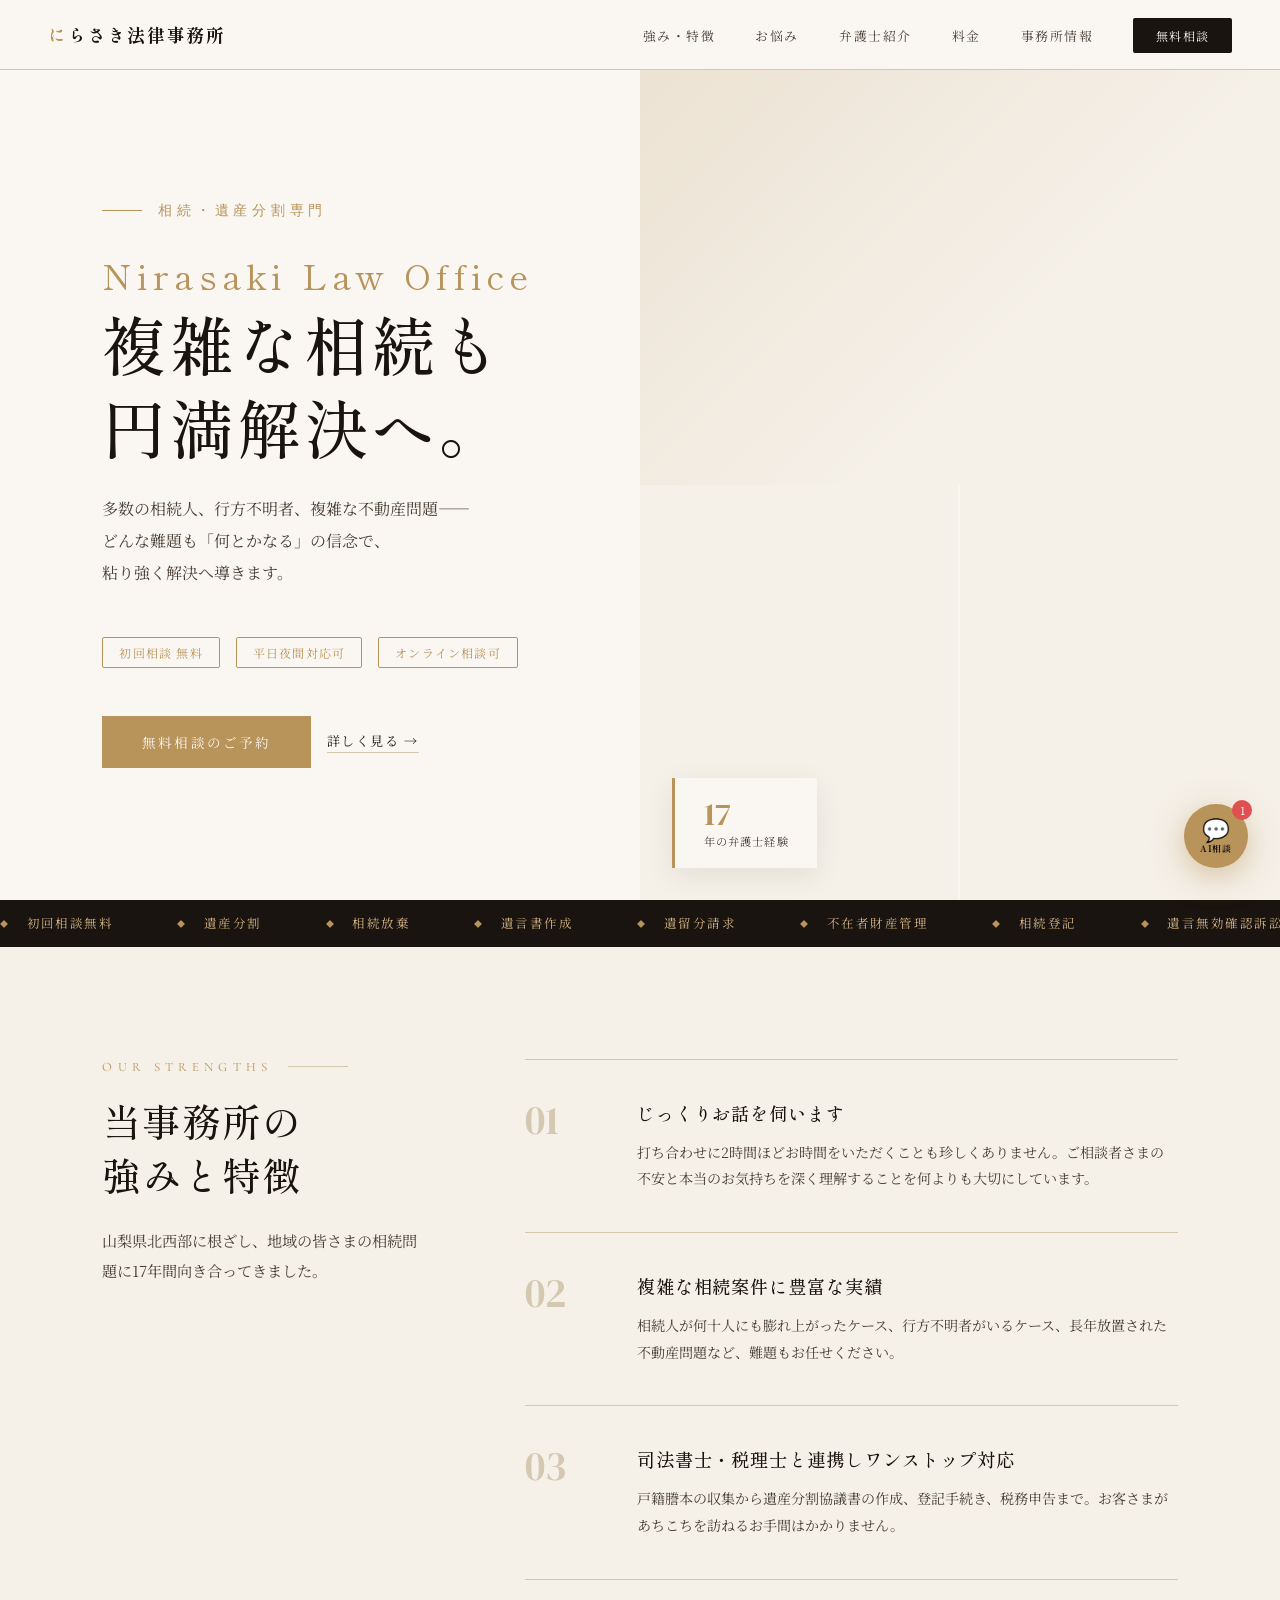
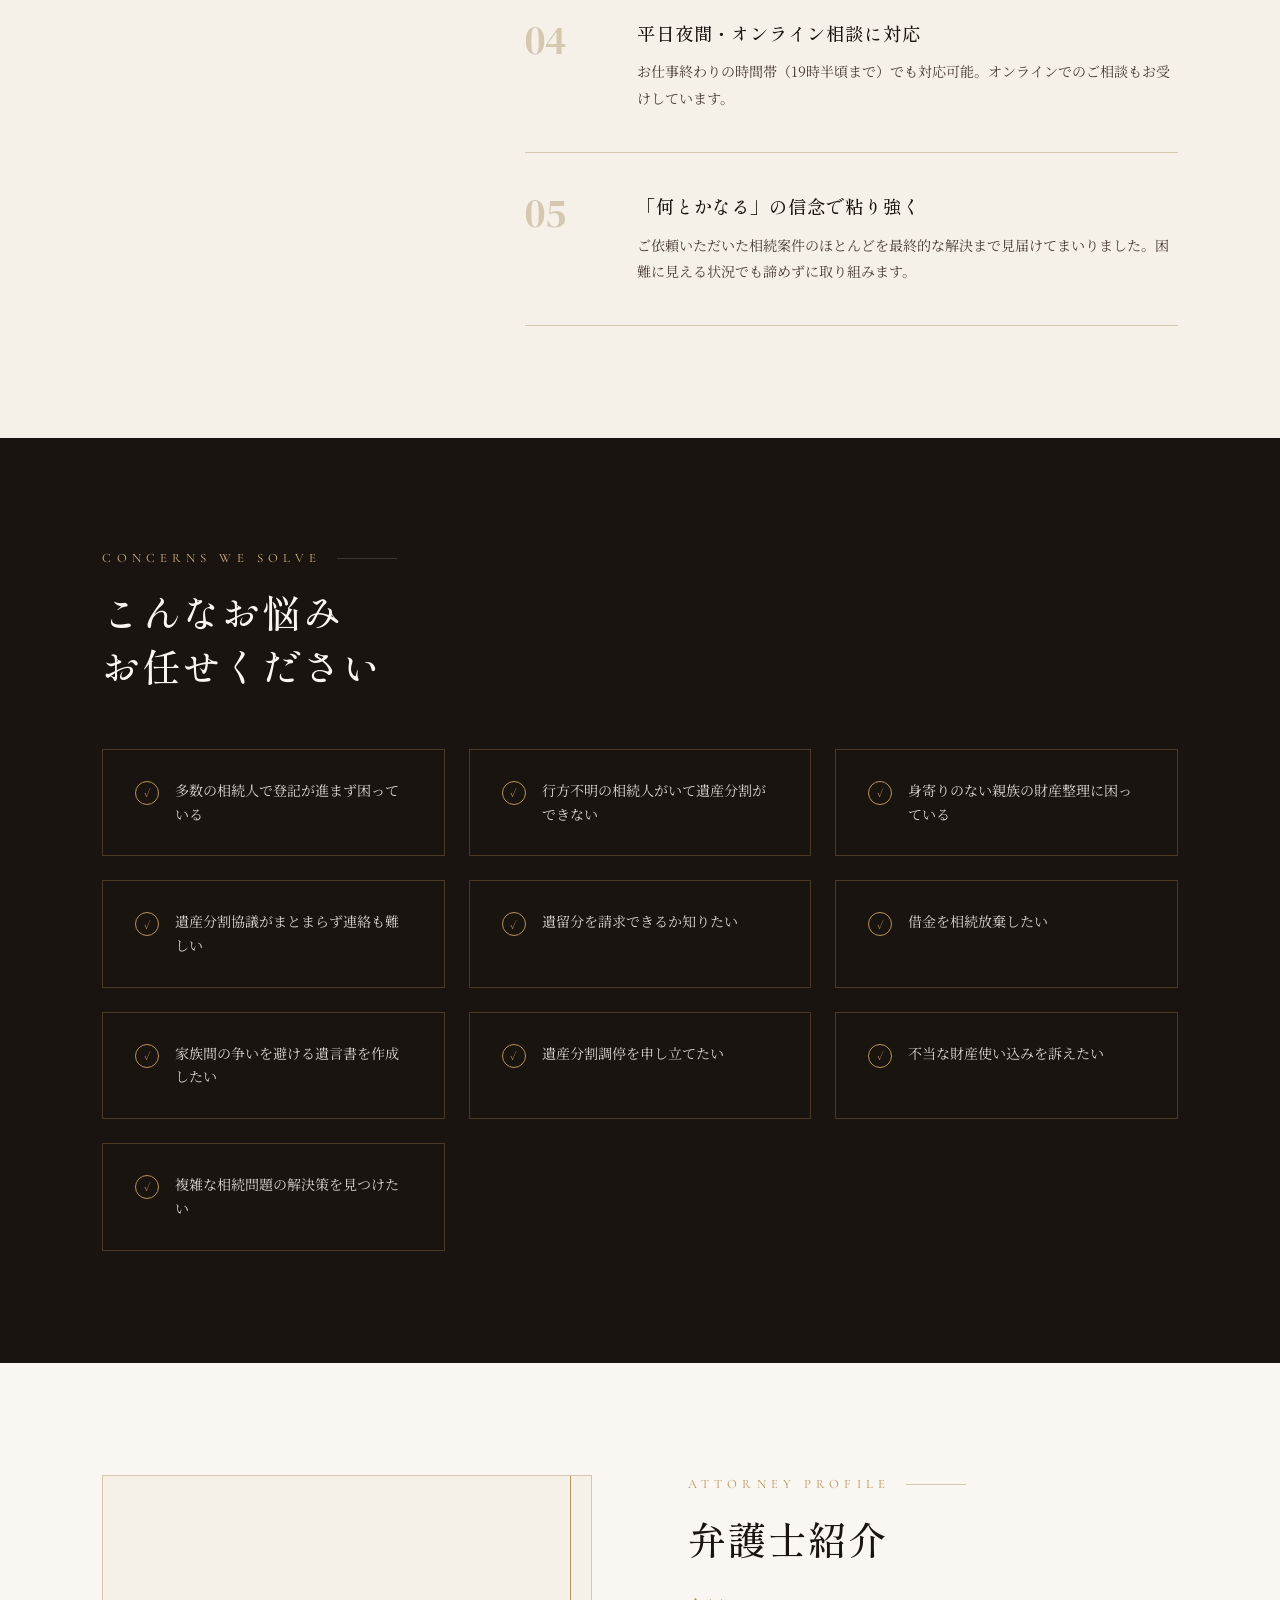
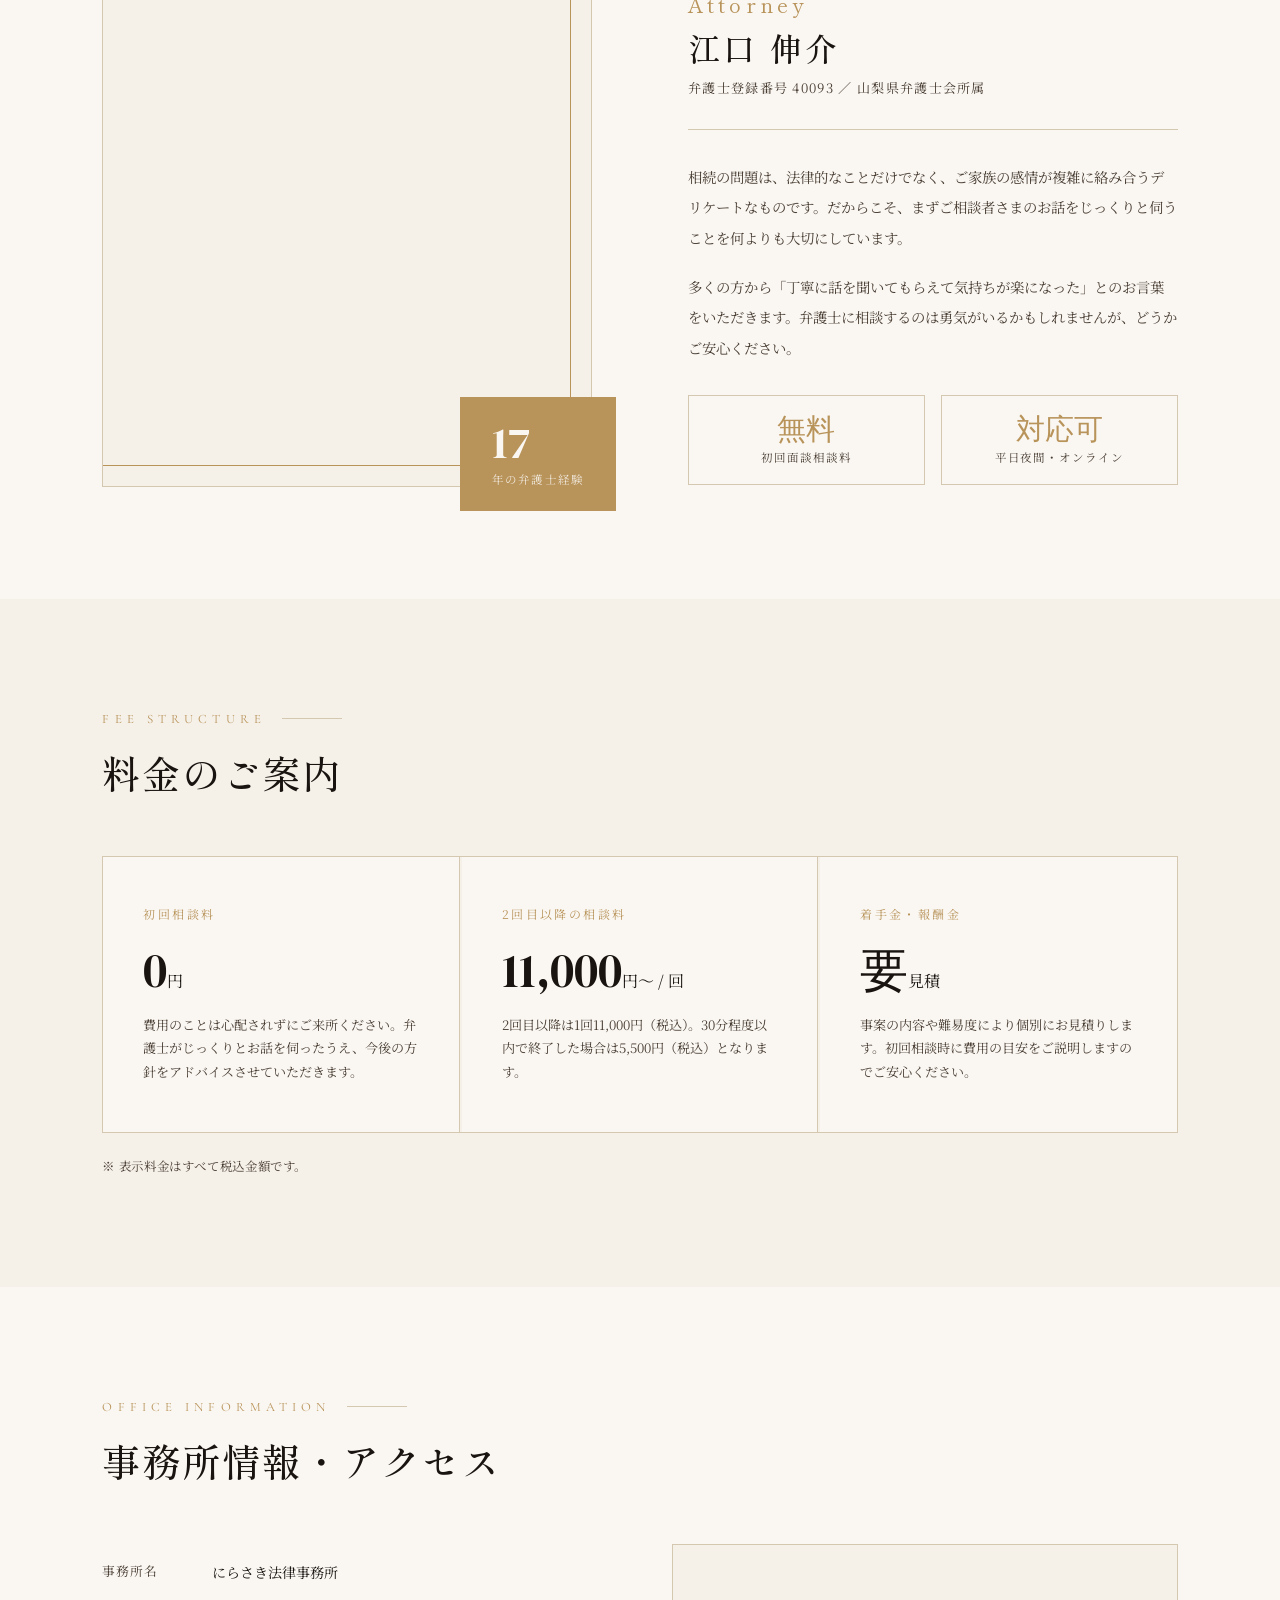
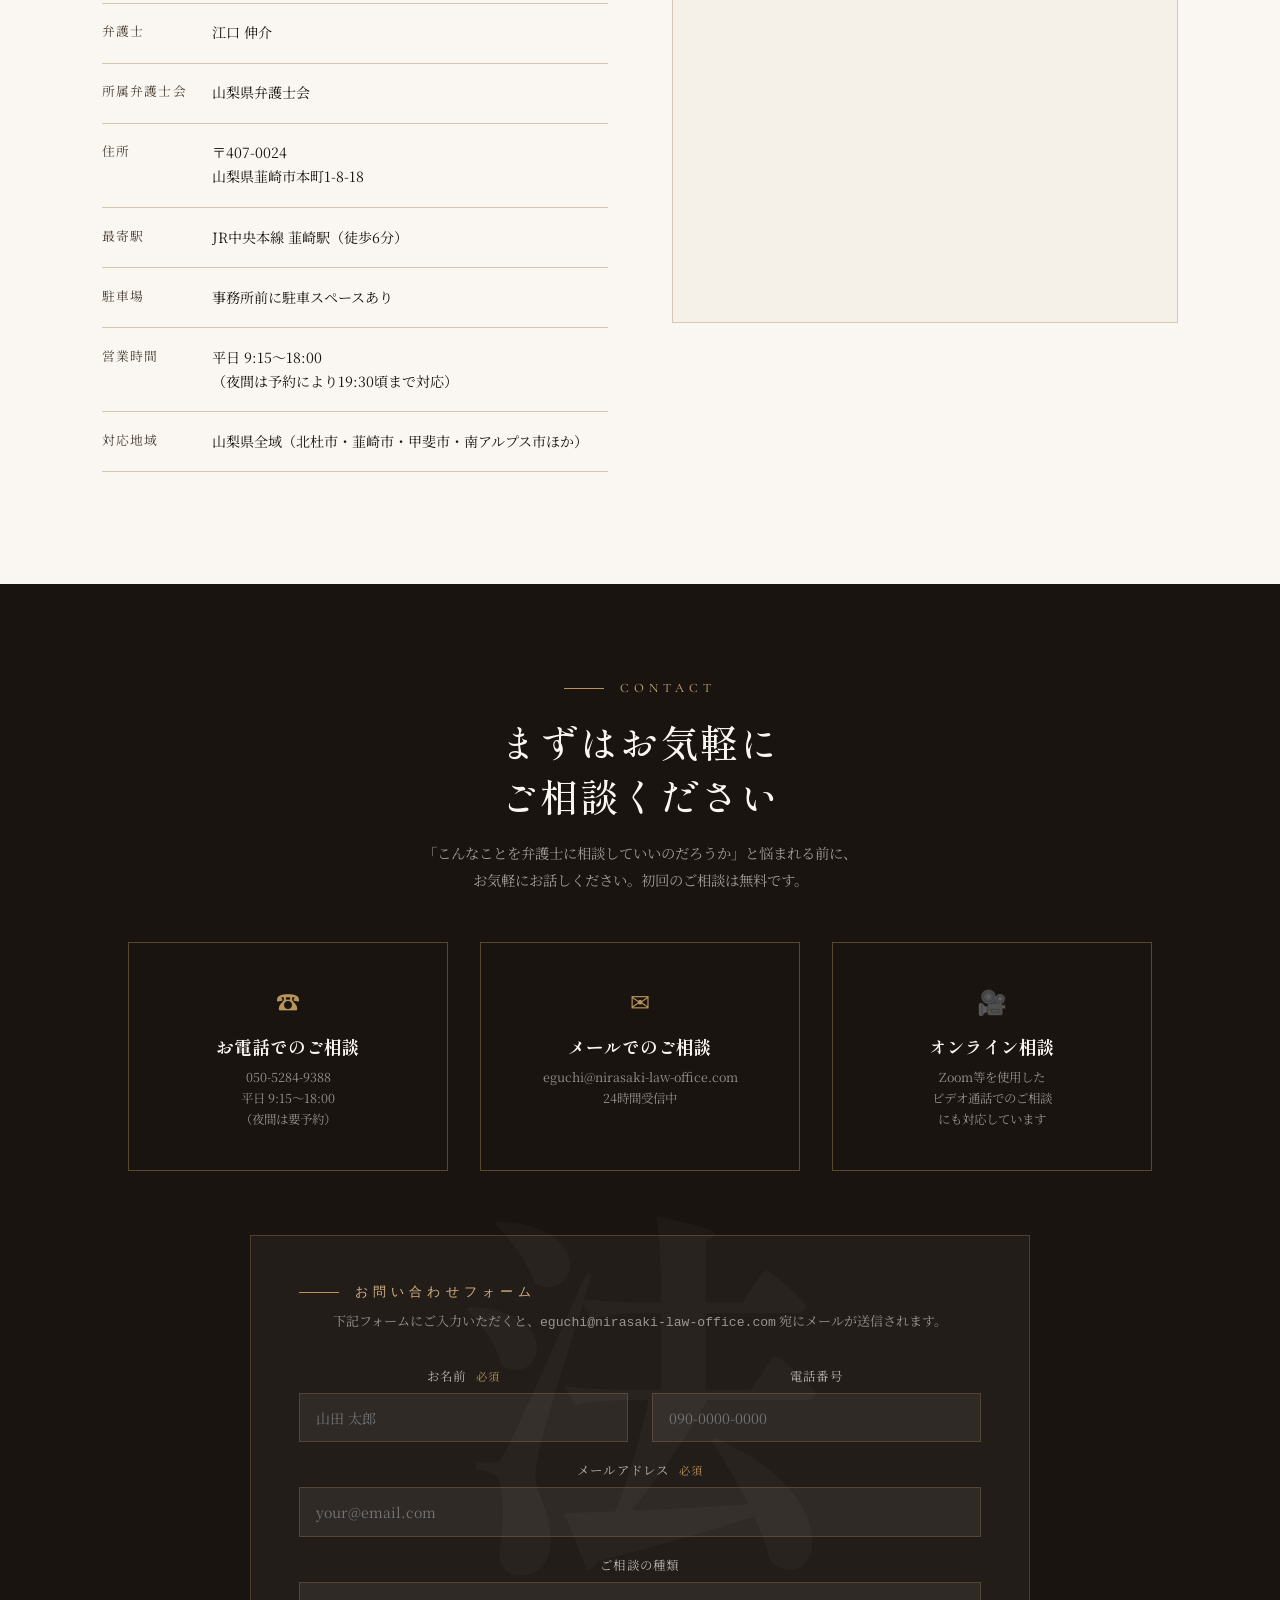
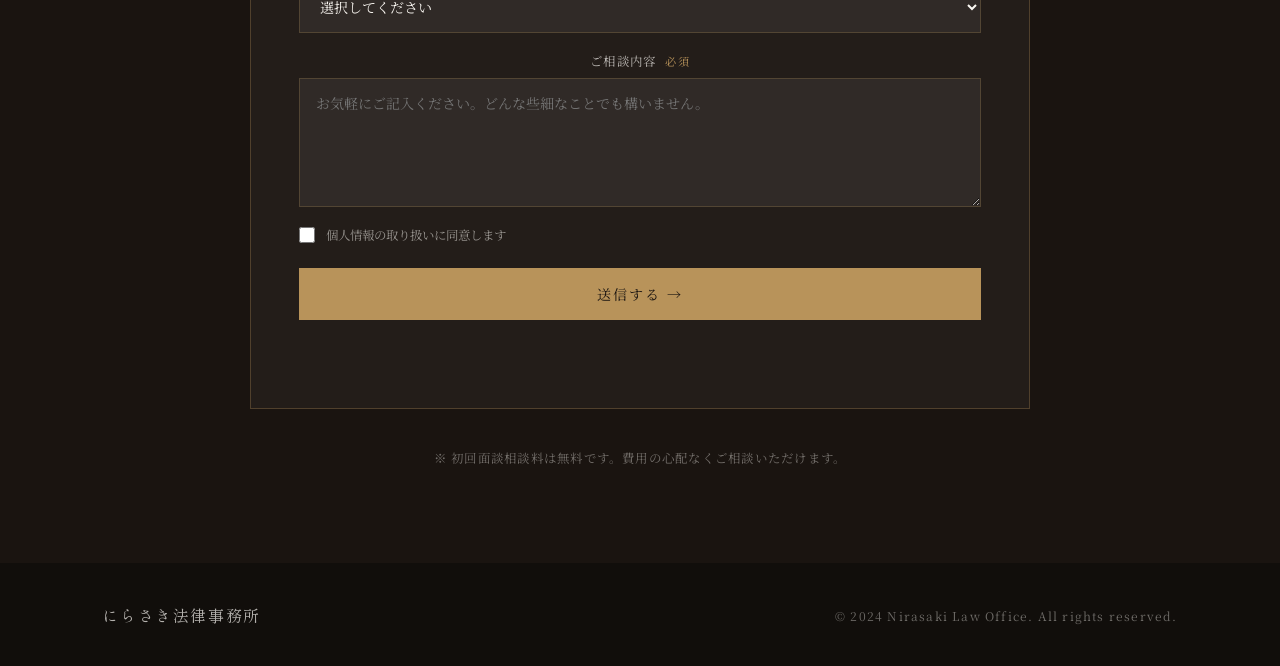
==== commit 7f56446a: "Update index.html" ====
--- a/index.html
+++ b/index.html
@@ -706,7 +706,7 @@
     <div class="map-placeholder fade-in">
       <div class="map-inner">
         <iframe
-          src="https://www.google.com/maps/embed?pb=!1m18!1m12!1m3!1d3238.1!2d138.4497!3d35.7142!2m3!1f0!2f0!3f0!3m2!1i1024!2i768!4f13.1!3m3!1m2!1s0x601c5b6e2b6b2a2f%3A0x1234!2z5bGx5bqr5biC5pys55S677yR77yI77yR77yI!5e0!3m2!1sja!2sjp!4v1234567890"
+          src="https://www.google.com/maps/embed?pb=!1m18!1m12!1m3!1d3235.4752!2d138.44573!3d35.71955!2m3!1f0!2f0!3f0!3m2!1i1024!2i768!4f13.1!3m3!1m2!1s0x601c5e2f9b4b1e9b%3A0x1234567890abcdef!2z5bGx5bqr5biC5pys55S677yR4oiS77yI4oiS77yI!5e0!3m2!1sja!2sjp!4v1712700000000!5m2!1sja!2sjp&q=山梨県韮崎市本町1-8-18"
           allowfullscreen="" loading="lazy"
           referrerpolicy="no-referrer-when-downgrade">
         </iframe>
@@ -729,10 +729,10 @@
       <h3>お電話でのご相談</h3>
       <p>050-5284-9388<br>平日 9:15〜18:00<br>（夜間は要予約）</p>
     </a>
-    <a href="mailto:info@nirasaki-law.jp" class="contact-card">
+    <a href="mailto:eguchi@nirasaki-law-office.com" class="contact-card">
       <div class="c-icon">✉</div>
       <h3>メールでのご相談</h3>
-      <p>24時間受信中<br>お問い合わせフォームより<br>お気軽にどうぞ</p>
+      <p>eguchi@nirasaki-law-office.com<br>24時間受信中</p>
     </a>
     <a href="#" class="contact-card">
       <div class="c-icon">🎥</div>
@@ -740,6 +740,54 @@
       <p>Zoom等を使用した<br>ビデオ通話でのご相談<br>にも対応しています</p>
     </a>
   </div>
+
+  <!-- メールフォーム -->
+  <div class="mail-form-wrap fade-in">
+    <div class="mail-form-header">
+      <div class="section-label" style="justify-content:flex-start; margin-bottom:0.5rem;">お問い合わせフォーム</div>
+      <p style="font-size:0.82rem; color:rgba(250,247,242,0.55); line-height:1.8;">下記フォームにご入力いただくと、<code>eguchi@nirasaki-law-office.com</code> 宛にメールが送信されます。</p>
+    </div>
+    <div class="mail-form" id="mailForm">
+      <div class="form-row">
+        <div class="form-group">
+          <label>お名前 <span class="req">必須</span></label>
+          <input type="text" id="f-name" placeholder="山田 太郎">
+        </div>
+        <div class="form-group">
+          <label>電話番号</label>
+          <input type="tel" id="f-tel" placeholder="090-0000-0000">
+        </div>
+      </div>
+      <div class="form-group">
+        <label>メールアドレス <span class="req">必須</span></label>
+        <input type="email" id="f-email" placeholder="your@email.com">
+      </div>
+      <div class="form-group">
+        <label>ご相談の種類</label>
+        <select id="f-type">
+          <option value="">選択してください</option>
+          <option>遺産分割</option>
+          <option>相続放棄</option>
+          <option>遺言書作成</option>
+          <option>遺留分請求</option>
+          <option>相続登記</option>
+          <option>不在者財産管理</option>
+          <option>その他</option>
+        </select>
+      </div>
+      <div class="form-group">
+        <label>ご相談内容 <span class="req">必須</span></label>
+        <textarea id="f-msg" rows="5" placeholder="お気軽にご記入ください。どんな些細なことでも構いません。"></textarea>
+      </div>
+      <div class="form-check">
+        <input type="checkbox" id="f-agree">
+        <label for="f-agree">個人情報の取り扱いに同意します</label>
+      </div>
+      <button class="btn-submit" onclick="submitForm()">送信する →</button>
+      <div id="form-msg" class="form-feedback"></div>
+    </div>
+  </div>
+
   <p class="contact-free-note fade-in">※ 初回面談相談料は無料です。費用の心配なくご相談いただけます。</p>
 </section>
 
@@ -748,6 +796,185 @@
   <div class="footer-logo">にらさき法律事務所</div>
   <div>© 2024 Nirasaki Law Office. All rights reserved.</div>
 </footer>
+
+<!-- AI チャットボット -->
+<div id="ai-chat-bubble" onclick="toggleChat()" title="AI相続サポート">
+  <span id="bubble-icon">💬</span>
+  <span class="bubble-label">AI相談</span>
+  <span id="bubble-badge" class="bubble-badge" style="display:none">1</span>
+</div>
+
+<div id="ai-chat-panel">
+  <div class="chat-header">
+    <div class="chat-header-left">
+      <div class="chat-avatar">⚖</div>
+      <div>
+        <div class="chat-title">にらさきAI相続サポート</div>
+        <div class="chat-status">● オンライン</div>
+      </div>
+    </div>
+    <button class="chat-close" onclick="toggleChat()">✕</button>
+  </div>
+  <div class="chat-messages" id="chatMessages">
+    <div class="chat-msg bot">
+      <div class="msg-bubble">こんにちは！にらさき法律事務所のAI相続サポートです。相続に関するご質問にお答えします。<br><br>どのようなことでもお気軽にどうぞ😊</div>
+    </div>
+    <div class="chat-suggestions">
+      <button onclick="sendSuggestion('相続放棄の手続きについて教えてください')">相続放棄について</button>
+      <button onclick="sendSuggestion('遺産分割でもめています。どうすればいいですか？')">遺産分割でもめている</button>
+      <button onclick="sendSuggestion('初回相談は本当に無料ですか？')">初回相談は無料？</button>
+    </div>
+  </div>
+  <div class="chat-input-wrap">
+    <input type="text" id="chatInput" placeholder="ご質問をどうぞ..." onkeydown="if(event.key==='Enter')sendChat()">
+    <button onclick="sendChat()">▶</button>
+  </div>
+</div>
+
+<style>
+/* ─── MAIL FORM ─── */
+.mail-form-wrap {
+  margin-top: 4rem; background: rgba(255,255,255,0.04);
+  border: 1px solid rgba(184,147,90,0.3);
+  padding: 3rem; max-width: 780px; margin-left: auto; margin-right: auto;
+  margin-top: 4rem;
+}
+.mail-form-header { margin-bottom: 2rem; }
+.form-row { display: grid; grid-template-columns: 1fr 1fr; gap: 1.5rem; }
+.form-group { display: flex; flex-direction: column; gap: 0.5rem; margin-bottom: 1.2rem; }
+.form-group label { font-size: 0.78rem; letter-spacing: 0.1em; color: rgba(250,247,242,0.7); }
+.req { color: var(--gold); font-size: 0.7rem; margin-left: 0.3rem; }
+.form-group input,
+.form-group select,
+.form-group textarea {
+  background: rgba(255,255,255,0.06); border: 1px solid rgba(184,147,90,0.25);
+  color: var(--cream); padding: 0.85rem 1rem; font-family: 'Noto Serif JP', serif;
+  font-size: 0.88rem; outline: none; resize: vertical;
+  transition: border-color 0.3s;
+}
+.form-group input:focus,
+.form-group select:focus,
+.form-group textarea:focus { border-color: var(--gold); }
+.form-group select option { background: #1a1410; color: var(--cream); }
+.form-check { display: flex; align-items: center; gap: 0.7rem; margin-bottom: 1.5rem; }
+.form-check input { width: 16px; height: 16px; accent-color: var(--gold); }
+.form-check label { font-size: 0.78rem; color: rgba(250,247,242,0.55); cursor: pointer; }
+.btn-submit {
+  background: var(--gold); color: var(--ink);
+  border: none; padding: 1rem 3rem;
+  font-family: 'Noto Serif JP', serif; font-size: 0.88rem;
+  letter-spacing: 0.15em; cursor: pointer; transition: all 0.3s;
+  display: block; width: 100%;
+}
+.btn-submit:hover { background: var(--gold-light); }
+.form-feedback { margin-top: 1rem; font-size: 0.82rem; text-align: center; min-height: 1.5rem; }
+.form-feedback.ok { color: #7ec8a0; }
+.form-feedback.err { color: #e07070; }
+@media(max-width:600px){ .form-row { grid-template-columns: 1fr; } }
+
+/* ─── AI CHAT BUBBLE ─── */
+#ai-chat-bubble {
+  position: fixed; bottom: 2rem; right: 2rem; z-index: 1000;
+  background: var(--gold); color: var(--ink);
+  width: 64px; height: 64px; border-radius: 50%;
+  display: flex; flex-direction: column; align-items: center; justify-content: center;
+  cursor: pointer; box-shadow: 0 8px 30px rgba(184,147,90,0.5);
+  transition: all 0.3s; user-select: none;
+}
+#ai-chat-bubble:hover { transform: scale(1.08); background: var(--gold-light); }
+#bubble-icon { font-size: 1.4rem; line-height: 1; }
+.bubble-label { font-size: 0.55rem; letter-spacing: 0.08em; font-weight: 700; margin-top: 2px; }
+.bubble-badge {
+  position: absolute; top: -4px; right: -4px;
+  background: #e05050; color: white; border-radius: 50%;
+  width: 20px; height: 20px; font-size: 0.7rem;
+  display: flex; align-items: center; justify-content: center;
+}
+
+/* ─── AI CHAT PANEL ─── */
+#ai-chat-panel {
+  position: fixed; bottom: 6.5rem; right: 2rem; z-index: 999;
+  width: 360px; max-width: calc(100vw - 2rem);
+  background: #f5f0e8; border: 1px solid var(--border);
+  box-shadow: 0 20px 60px rgba(26,20,16,0.2);
+  display: none; flex-direction: column;
+  border-radius: 4px; overflow: hidden;
+  animation: slideUp 0.3s ease;
+}
+#ai-chat-panel.open { display: flex; }
+@keyframes slideUp { from { opacity:0; transform:translateY(20px); } to { opacity:1; transform:translateY(0); } }
+
+.chat-header {
+  background: var(--ink); padding: 1rem 1.2rem;
+  display: flex; align-items: center; justify-content: space-between;
+}
+.chat-header-left { display: flex; align-items: center; gap: 0.8rem; }
+.chat-avatar {
+  width: 38px; height: 38px; background: var(--gold);
+  border-radius: 50%; display: flex; align-items: center; justify-content: center;
+  font-size: 1.1rem;
+}
+.chat-title { color: var(--cream); font-size: 0.88rem; font-weight: 500; }
+.chat-status { color: #7ec8a0; font-size: 0.7rem; margin-top: 1px; }
+.chat-close {
+  background: none; border: none; color: rgba(250,247,242,0.5);
+  font-size: 1rem; cursor: pointer; padding: 0.2rem 0.5rem;
+  transition: color 0.2s;
+}
+.chat-close:hover { color: var(--cream); }
+
+.chat-messages {
+  flex: 1; overflow-y: auto; padding: 1.2rem;
+  display: flex; flex-direction: column; gap: 0.8rem;
+  max-height: 340px; background: var(--cream);
+}
+.chat-msg { display: flex; }
+.chat-msg.bot { justify-content: flex-start; }
+.chat-msg.user { justify-content: flex-end; }
+.msg-bubble {
+  max-width: 82%; padding: 0.8rem 1rem;
+  font-size: 0.83rem; line-height: 1.75; border-radius: 2px;
+}
+.chat-msg.bot .msg-bubble {
+  background: white; color: var(--ink);
+  border: 1px solid var(--border); border-left: 3px solid var(--gold);
+}
+.chat-msg.user .msg-bubble { background: var(--gold); color: var(--ink); }
+.chat-suggestions {
+  display: flex; flex-direction: column; gap: 0.5rem; margin-top: 0.3rem;
+}
+.chat-suggestions button {
+  background: white; border: 1px solid var(--gold);
+  color: var(--gold); padding: 0.5rem 0.8rem;
+  font-size: 0.75rem; cursor: pointer; text-align: left;
+  font-family: 'Noto Serif JP', serif; transition: all 0.2s; border-radius: 2px;
+}
+.chat-suggestions button:hover { background: var(--gold); color: var(--ink); }
+.chat-typing { display: flex; align-items: center; gap: 4px; padding: 0.6rem 0; }
+.chat-typing span {
+  width: 7px; height: 7px; background: var(--border);
+  border-radius: 50%; animation: bounce 1.2s infinite;
+}
+.chat-typing span:nth-child(2) { animation-delay: 0.2s; }
+.chat-typing span:nth-child(3) { animation-delay: 0.4s; }
+@keyframes bounce { 0%,60%,100%{transform:translateY(0)} 30%{transform:translateY(-6px)} }
+
+.chat-input-wrap {
+  display: flex; border-top: 1px solid var(--border);
+  background: white;
+}
+.chat-input-wrap input {
+  flex: 1; border: none; padding: 0.9rem 1rem;
+  font-family: 'Noto Serif JP', serif; font-size: 0.85rem;
+  outline: none; color: var(--ink); background: transparent;
+}
+.chat-input-wrap button {
+  background: var(--gold); border: none; padding: 0 1.2rem;
+  color: var(--ink); font-size: 1rem; cursor: pointer;
+  transition: background 0.2s;
+}
+.chat-input-wrap button:hover { background: var(--gold-light); }
+</style>
 
 <script>
   // Intersection Observer for fade-in animations
@@ -768,6 +995,103 @@
   document.querySelectorAll('.concern-card').forEach((el, i) => {
     el.style.transitionDelay = `${i * 0.06}s`;
   });
+
+  // ─── メールフォーム送信 ───
+  function submitForm() {
+    const name  = document.getElementById('f-name').value.trim();
+    const email = document.getElementById('f-email').value.trim();
+    const msg   = document.getElementById('f-msg').value.trim();
+    const agree = document.getElementById('f-agree').checked;
+    const fb    = document.getElementById('form-msg');
+    if (!name || !email || !msg) {
+      fb.textContent = '※ お名前・メールアドレス・ご相談内容は必須です。';
+      fb.className = 'form-feedback err'; return;
+    }
+    if (!agree) {
+      fb.textContent = '※ 個人情報の取り扱いへの同意が必要です。';
+      fb.className = 'form-feedback err'; return;
+    }
+    const type    = document.getElementById('f-type').value;
+    const tel     = document.getElementById('f-tel').value.trim();
+    const subject = encodeURIComponent('【にらさき法律事務所】お問い合わせ：' + (type || 'その他'));
+    const body    = encodeURIComponent('お名前：' + name + '\n電話番号：' + (tel||'未記入') + '\nメール：' + email + '\n相談種別：' + (type||'未選択') + '\n\n【ご相談内容】\n' + msg);
+    window.location.href = 'mailto:eguchi@nirasaki-law-office.com?subject=' + subject + '&body=' + body;
+    fb.textContent = '✓ メールクライアントが開きます。送信後に担当者よりご連絡いたします。';
+    fb.className = 'form-feedback ok';
+  }
+
+  // ─── AI チャット ───
+  function toggleChat() {
+    const panel = document.getElementById('ai-chat-panel');
+    const badge = document.getElementById('bubble-badge');
+    panel.classList.toggle('open');
+    badge.style.display = 'none';
+  }
+  function addMsg(text, role) {
+    const wrap = document.getElementById('chatMessages');
+    const div  = document.createElement('div');
+    div.className = 'chat-msg ' + role;
+    div.innerHTML = '<div class="msg-bubble">' + text + '</div>';
+    wrap.appendChild(div);
+    wrap.scrollTop = wrap.scrollHeight;
+  }
+  function showTyping() {
+    const wrap = document.getElementById('chatMessages');
+    const div  = document.createElement('div');
+    div.className = 'chat-msg bot'; div.id = 'typing-indicator';
+    div.innerHTML = '<div class="msg-bubble chat-typing"><span></span><span></span><span></span></div>';
+    wrap.appendChild(div); wrap.scrollTop = wrap.scrollHeight;
+  }
+  function removeTyping() {
+    const el = document.getElementById('typing-indicator');
+    if (el) el.remove();
+  }
+  const chatHistory = [];
+  async function callAI(userMsg) {
+    chatHistory.push({ role: 'user', content: userMsg });
+    showTyping();
+    try {
+      const res = await fetch('https://api.anthropic.com/v1/messages', {
+        method: 'POST',
+        headers: { 'Content-Type': 'application/json' },
+        body: JSON.stringify({
+          model: 'claude-sonnet-4-20250514',
+          max_tokens: 1000,
+          system: 'あなたは「にらさき法律事務所」のAI相続サポートアシスタントです。弁護士・江口伸介（弁護士歴17年）が山梨県韮崎市で相続を専門に扱っています。初回相談無料、平日9:15〜18:00（夜間予約で19:30まで）、電話050-5284-9388、メールeguchi@nirasaki-law-office.com、韮崎駅から徒歩6分。相続に関する一般的な情報を親切に200字程度で案内してください。具体的な法律判断は「詳しくは弁護士にご相談ください」と添えてください。',
+          messages: chatHistory
+        })
+      });
+      const data = await res.json();
+      const reply = (data.content && data.content[0] && data.content[0].text) || 'ご質問ありがとうございます。詳しくは事務所までお問い合わせください。';
+      removeTyping();
+      chatHistory.push({ role: 'assistant', content: reply });
+      addMsg(reply, 'bot');
+    } catch(e) {
+      removeTyping();
+      addMsg('申し訳ありません。現在AIに接続できません。お電話（050-5284-9388）またはメールにてお問い合わせください。', 'bot');
+    }
+  }
+  function sendChat() {
+    const input = document.getElementById('chatInput');
+    const text  = input.value.trim();
+    if (!text) return;
+    input.value = '';
+    addMsg(text, 'user');
+    const sug = document.querySelector('.chat-suggestions');
+    if (sug) sug.style.display = 'none';
+    callAI(text);
+  }
+  function sendSuggestion(text) {
+    addMsg(text, 'user');
+    const sug = document.querySelector('.chat-suggestions');
+    if (sug) sug.style.display = 'none';
+    callAI(text);
+  }
+  setTimeout(function(){
+    const badge = document.getElementById('bubble-badge');
+    const panel = document.getElementById('ai-chat-panel');
+    if (!panel.classList.contains('open')) badge.style.display = 'flex';
+  }, 3000);
 </script>
 </body>
 </html>
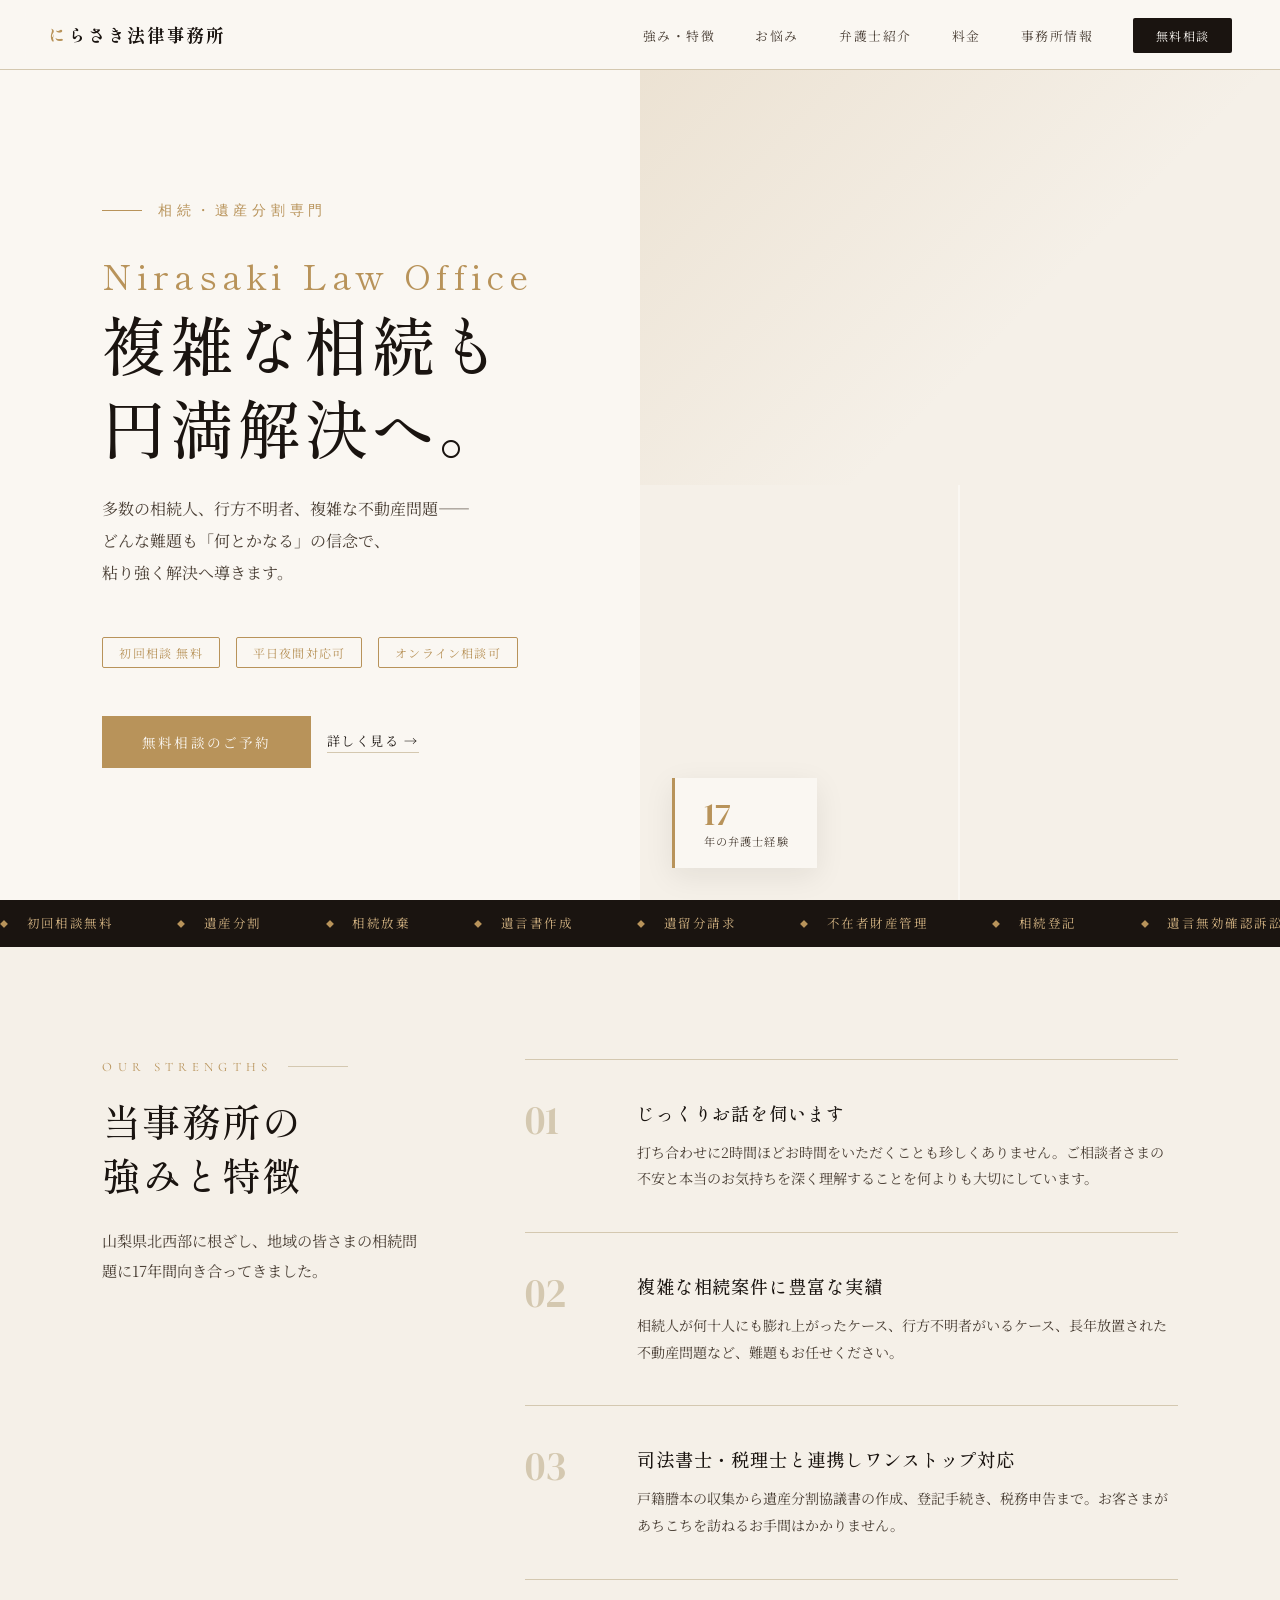
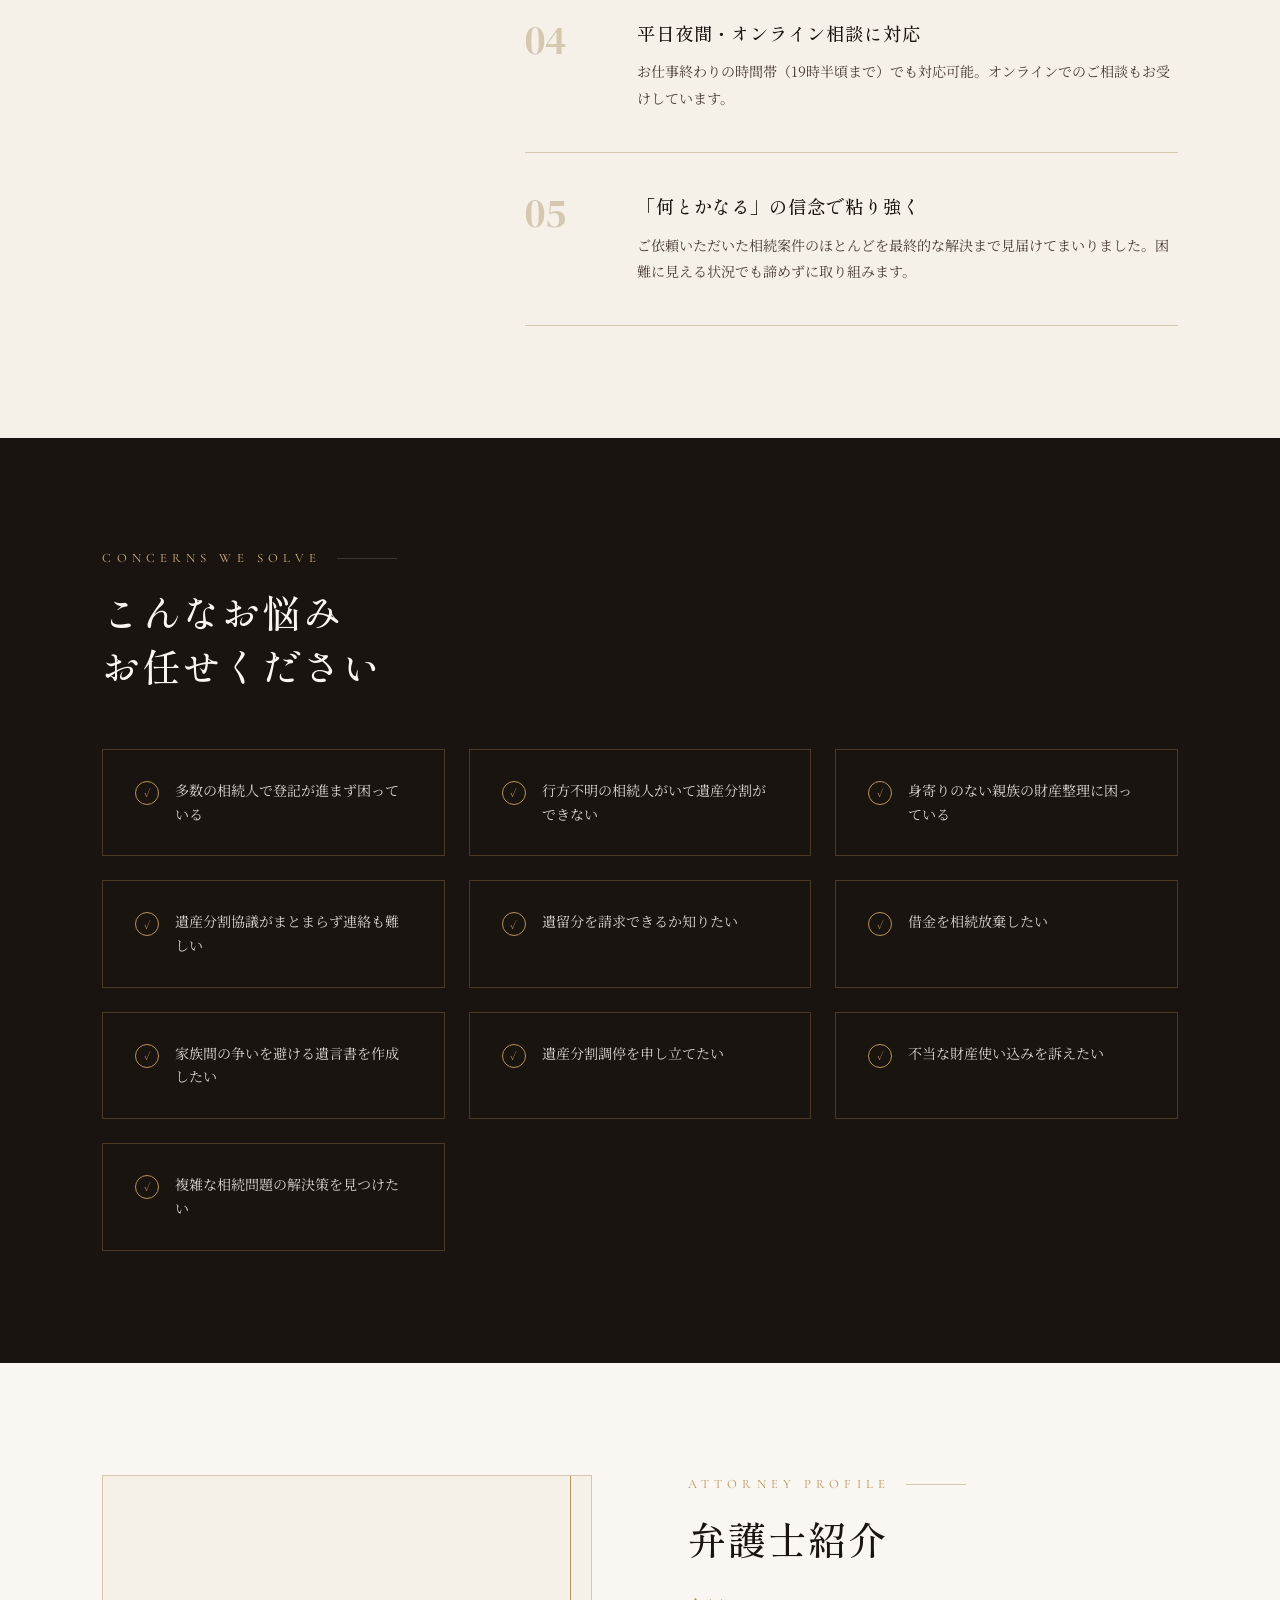
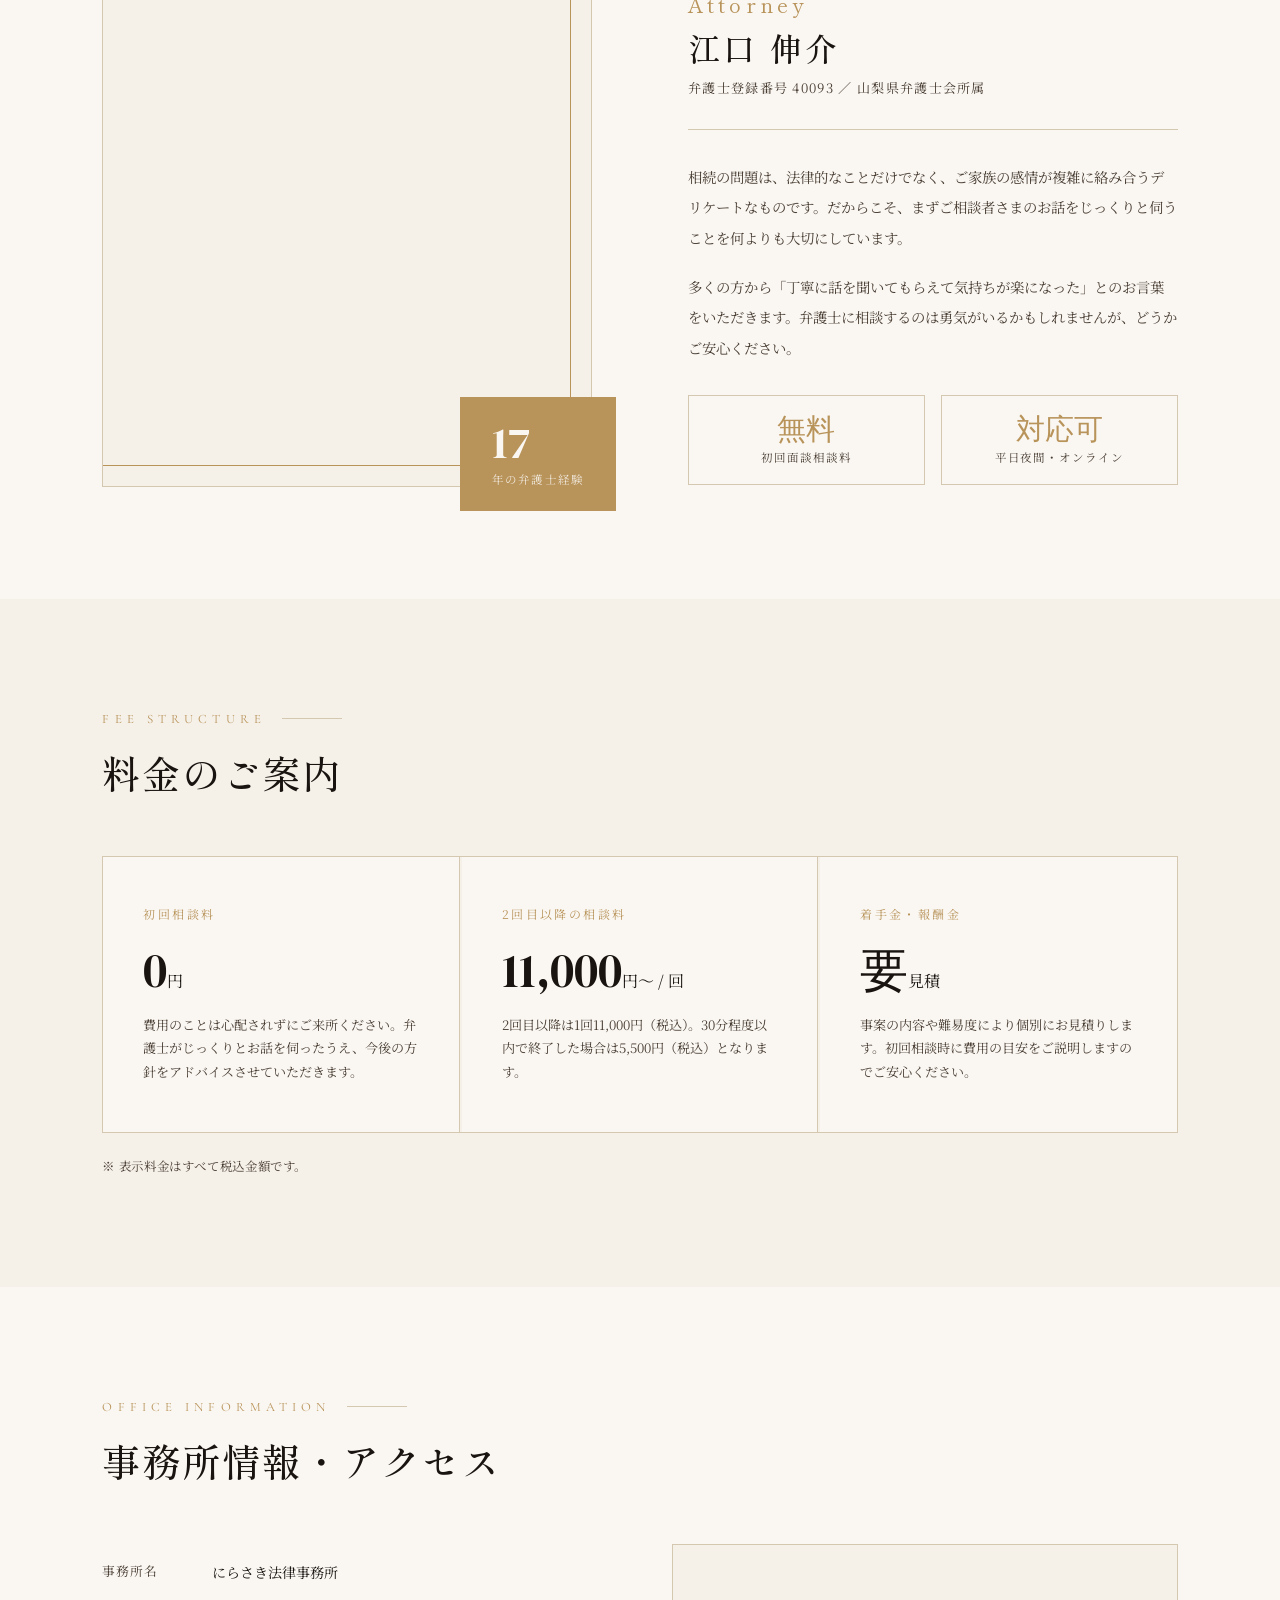
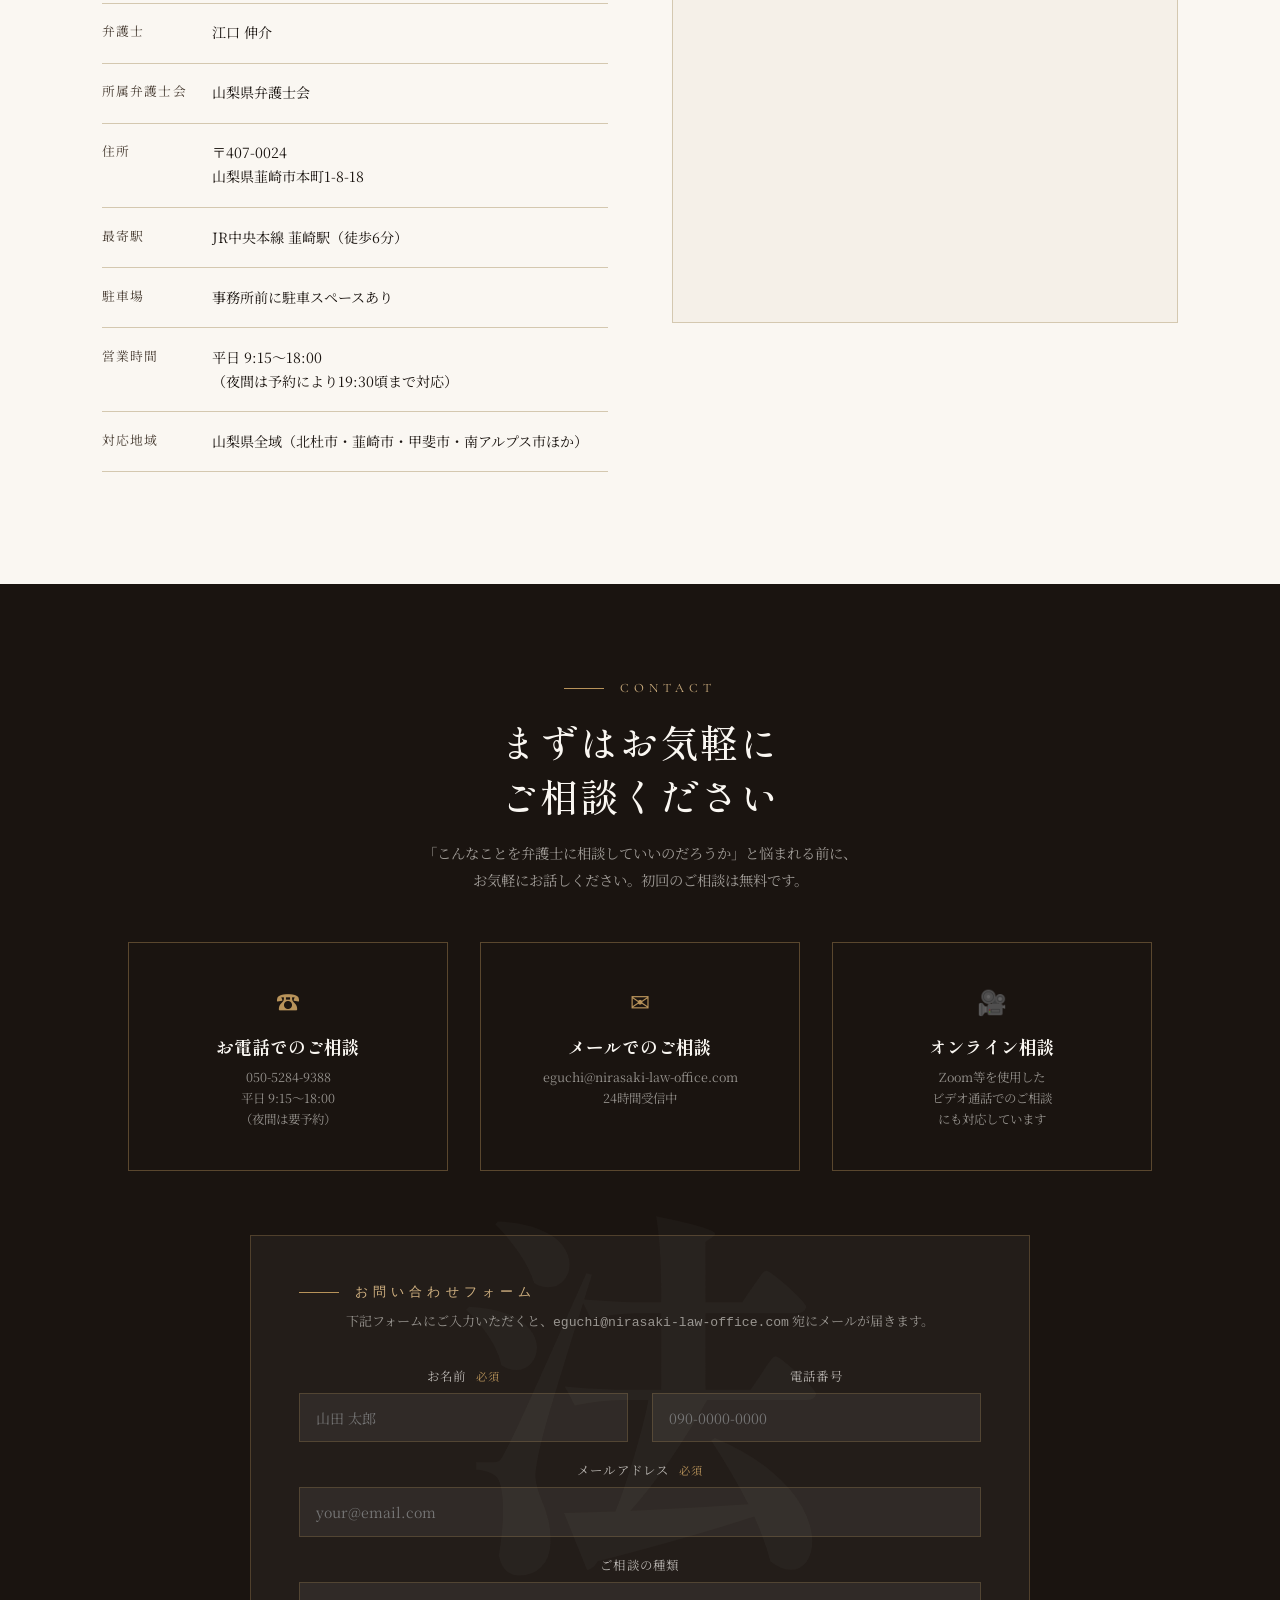
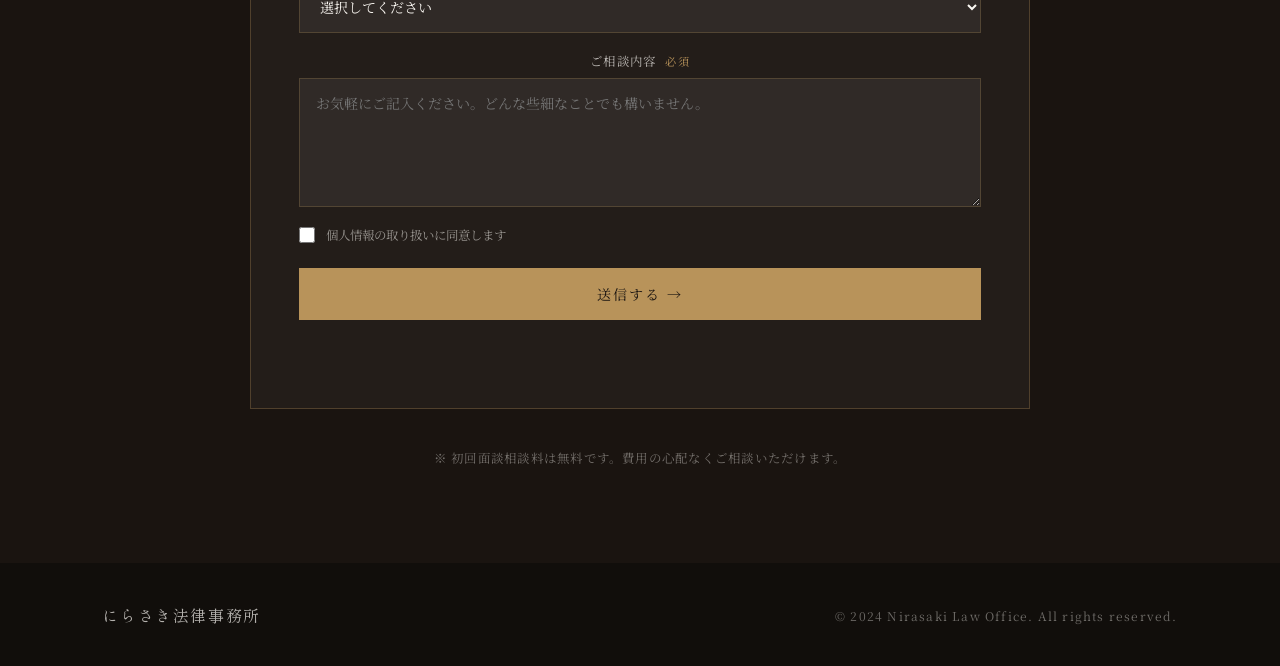
==== commit 0f924954: "Update index.html" ====
--- a/index.html
+++ b/index.html
@@ -745,7 +745,7 @@
   <div class="mail-form-wrap fade-in">
     <div class="mail-form-header">
       <div class="section-label" style="justify-content:flex-start; margin-bottom:0.5rem;">お問い合わせフォーム</div>
-      <p style="font-size:0.82rem; color:rgba(250,247,242,0.55); line-height:1.8;">下記フォームにご入力いただくと、<code>eguchi@nirasaki-law-office.com</code> 宛にメールが送信されます。</p>
+      <p style="font-size:0.82rem; color:rgba(250,247,242,0.55); line-height:1.8;">下記フォームにご入力いただくと、<code>eguchi@nirasaki-law-office.com</code> 宛にメールが届きます。</p>
     </div>
     <div class="mail-form" id="mailForm">
       <div class="form-row">
@@ -796,40 +796,6 @@
   <div class="footer-logo">にらさき法律事務所</div>
   <div>© 2024 Nirasaki Law Office. All rights reserved.</div>
 </footer>
-
-<!-- AI チャットボット -->
-<div id="ai-chat-bubble" onclick="toggleChat()" title="AI相続サポート">
-  <span id="bubble-icon">💬</span>
-  <span class="bubble-label">AI相談</span>
-  <span id="bubble-badge" class="bubble-badge" style="display:none">1</span>
-</div>
-
-<div id="ai-chat-panel">
-  <div class="chat-header">
-    <div class="chat-header-left">
-      <div class="chat-avatar">⚖</div>
-      <div>
-        <div class="chat-title">にらさきAI相続サポート</div>
-        <div class="chat-status">● オンライン</div>
-      </div>
-    </div>
-    <button class="chat-close" onclick="toggleChat()">✕</button>
-  </div>
-  <div class="chat-messages" id="chatMessages">
-    <div class="chat-msg bot">
-      <div class="msg-bubble">こんにちは！にらさき法律事務所のAI相続サポートです。相続に関するご質問にお答えします。<br><br>どのようなことでもお気軽にどうぞ😊</div>
-    </div>
-    <div class="chat-suggestions">
-      <button onclick="sendSuggestion('相続放棄の手続きについて教えてください')">相続放棄について</button>
-      <button onclick="sendSuggestion('遺産分割でもめています。どうすればいいですか？')">遺産分割でもめている</button>
-      <button onclick="sendSuggestion('初回相談は本当に無料ですか？')">初回相談は無料？</button>
-    </div>
-  </div>
-  <div class="chat-input-wrap">
-    <input type="text" id="chatInput" placeholder="ご質問をどうぞ..." onkeydown="if(event.key==='Enter')sendChat()">
-    <button onclick="sendChat()">▶</button>
-  </div>
-</div>
 
 <style>
 /* ─── MAIL FORM ─── */
@@ -871,112 +837,9 @@
 .form-feedback.ok { color: #7ec8a0; }
 .form-feedback.err { color: #e07070; }
 @media(max-width:600px){ .form-row { grid-template-columns: 1fr; } }
-
-/* ─── AI CHAT BUBBLE ─── */
-#ai-chat-bubble {
-  position: fixed; bottom: 2rem; right: 2rem; z-index: 1000;
-  background: var(--gold); color: var(--ink);
-  width: 64px; height: 64px; border-radius: 50%;
-  display: flex; flex-direction: column; align-items: center; justify-content: center;
-  cursor: pointer; box-shadow: 0 8px 30px rgba(184,147,90,0.5);
-  transition: all 0.3s; user-select: none;
-}
-#ai-chat-bubble:hover { transform: scale(1.08); background: var(--gold-light); }
-#bubble-icon { font-size: 1.4rem; line-height: 1; }
-.bubble-label { font-size: 0.55rem; letter-spacing: 0.08em; font-weight: 700; margin-top: 2px; }
-.bubble-badge {
-  position: absolute; top: -4px; right: -4px;
-  background: #e05050; color: white; border-radius: 50%;
-  width: 20px; height: 20px; font-size: 0.7rem;
-  display: flex; align-items: center; justify-content: center;
-}
-
-/* ─── AI CHAT PANEL ─── */
-#ai-chat-panel {
-  position: fixed; bottom: 6.5rem; right: 2rem; z-index: 999;
-  width: 360px; max-width: calc(100vw - 2rem);
-  background: #f5f0e8; border: 1px solid var(--border);
-  box-shadow: 0 20px 60px rgba(26,20,16,0.2);
-  display: none; flex-direction: column;
-  border-radius: 4px; overflow: hidden;
-  animation: slideUp 0.3s ease;
-}
-#ai-chat-panel.open { display: flex; }
-@keyframes slideUp { from { opacity:0; transform:translateY(20px); } to { opacity:1; transform:translateY(0); } }
-
-.chat-header {
-  background: var(--ink); padding: 1rem 1.2rem;
-  display: flex; align-items: center; justify-content: space-between;
-}
-.chat-header-left { display: flex; align-items: center; gap: 0.8rem; }
-.chat-avatar {
-  width: 38px; height: 38px; background: var(--gold);
-  border-radius: 50%; display: flex; align-items: center; justify-content: center;
-  font-size: 1.1rem;
-}
-.chat-title { color: var(--cream); font-size: 0.88rem; font-weight: 500; }
-.chat-status { color: #7ec8a0; font-size: 0.7rem; margin-top: 1px; }
-.chat-close {
-  background: none; border: none; color: rgba(250,247,242,0.5);
-  font-size: 1rem; cursor: pointer; padding: 0.2rem 0.5rem;
-  transition: color 0.2s;
-}
-.chat-close:hover { color: var(--cream); }
-
-.chat-messages {
-  flex: 1; overflow-y: auto; padding: 1.2rem;
-  display: flex; flex-direction: column; gap: 0.8rem;
-  max-height: 340px; background: var(--cream);
-}
-.chat-msg { display: flex; }
-.chat-msg.bot { justify-content: flex-start; }
-.chat-msg.user { justify-content: flex-end; }
-.msg-bubble {
-  max-width: 82%; padding: 0.8rem 1rem;
-  font-size: 0.83rem; line-height: 1.75; border-radius: 2px;
-}
-.chat-msg.bot .msg-bubble {
-  background: white; color: var(--ink);
-  border: 1px solid var(--border); border-left: 3px solid var(--gold);
-}
-.chat-msg.user .msg-bubble { background: var(--gold); color: var(--ink); }
-.chat-suggestions {
-  display: flex; flex-direction: column; gap: 0.5rem; margin-top: 0.3rem;
-}
-.chat-suggestions button {
-  background: white; border: 1px solid var(--gold);
-  color: var(--gold); padding: 0.5rem 0.8rem;
-  font-size: 0.75rem; cursor: pointer; text-align: left;
-  font-family: 'Noto Serif JP', serif; transition: all 0.2s; border-radius: 2px;
-}
-.chat-suggestions button:hover { background: var(--gold); color: var(--ink); }
-.chat-typing { display: flex; align-items: center; gap: 4px; padding: 0.6rem 0; }
-.chat-typing span {
-  width: 7px; height: 7px; background: var(--border);
-  border-radius: 50%; animation: bounce 1.2s infinite;
-}
-.chat-typing span:nth-child(2) { animation-delay: 0.2s; }
-.chat-typing span:nth-child(3) { animation-delay: 0.4s; }
-@keyframes bounce { 0%,60%,100%{transform:translateY(0)} 30%{transform:translateY(-6px)} }
-
-.chat-input-wrap {
-  display: flex; border-top: 1px solid var(--border);
-  background: white;
-}
-.chat-input-wrap input {
-  flex: 1; border: none; padding: 0.9rem 1rem;
-  font-family: 'Noto Serif JP', serif; font-size: 0.85rem;
-  outline: none; color: var(--ink); background: transparent;
-}
-.chat-input-wrap button {
-  background: var(--gold); border: none; padding: 0 1.2rem;
-  color: var(--ink); font-size: 1rem; cursor: pointer;
-  transition: background 0.2s;
-}
-.chat-input-wrap button:hover { background: var(--gold-light); }
 </style>
 
-<script>
+<script data-cfasync="false" src="/cdn-cgi/scripts/5c5dd728/cloudflare-static/email-decode.min.js"></script><script>
   // Intersection Observer for fade-in animations
   const observer = new IntersectionObserver((entries) => {
     entries.forEach(entry => {
@@ -996,13 +859,14 @@
     el.style.transitionDelay = `${i * 0.06}s`;
   });
 
-  // ─── メールフォーム送信 ───
-  function submitForm() {
+  // ─── Formspree メール送信 ───
+  async function submitForm() {
     const name  = document.getElementById('f-name').value.trim();
     const email = document.getElementById('f-email').value.trim();
     const msg   = document.getElementById('f-msg').value.trim();
     const agree = document.getElementById('f-agree').checked;
     const fb    = document.getElementById('form-msg');
+
     if (!name || !email || !msg) {
       fb.textContent = '※ お名前・メールアドレス・ご相談内容は必須です。';
       fb.className = 'form-feedback err'; return;
@@ -1011,87 +875,40 @@
       fb.textContent = '※ 個人情報の取り扱いへの同意が必要です。';
       fb.className = 'form-feedback err'; return;
     }
-    const type    = document.getElementById('f-type').value;
-    const tel     = document.getElementById('f-tel').value.trim();
-    const subject = encodeURIComponent('【にらさき法律事務所】お問い合わせ：' + (type || 'その他'));
-    const body    = encodeURIComponent('お名前：' + name + '\n電話番号：' + (tel||'未記入') + '\nメール：' + email + '\n相談種別：' + (type||'未選択') + '\n\n【ご相談内容】\n' + msg);
-    window.location.href = 'mailto:eguchi@nirasaki-law-office.com?subject=' + subject + '&body=' + body;
-    fb.textContent = '✓ メールクライアントが開きます。送信後に担当者よりご連絡いたします。';
-    fb.className = 'form-feedback ok';
-  }
-
-  // ─── AI チャット ───
-  function toggleChat() {
-    const panel = document.getElementById('ai-chat-panel');
-    const badge = document.getElementById('bubble-badge');
-    panel.classList.toggle('open');
-    badge.style.display = 'none';
-  }
-  function addMsg(text, role) {
-    const wrap = document.getElementById('chatMessages');
-    const div  = document.createElement('div');
-    div.className = 'chat-msg ' + role;
-    div.innerHTML = '<div class="msg-bubble">' + text + '</div>';
-    wrap.appendChild(div);
-    wrap.scrollTop = wrap.scrollHeight;
-  }
-  function showTyping() {
-    const wrap = document.getElementById('chatMessages');
-    const div  = document.createElement('div');
-    div.className = 'chat-msg bot'; div.id = 'typing-indicator';
-    div.innerHTML = '<div class="msg-bubble chat-typing"><span></span><span></span><span></span></div>';
-    wrap.appendChild(div); wrap.scrollTop = wrap.scrollHeight;
-  }
-  function removeTyping() {
-    const el = document.getElementById('typing-indicator');
-    if (el) el.remove();
-  }
-  const chatHistory = [];
-  async function callAI(userMsg) {
-    chatHistory.push({ role: 'user', content: userMsg });
-    showTyping();
+
+    const btn = document.querySelector('.btn-submit');
+    btn.textContent = '送信中...'; btn.disabled = true;
+
+    const payload = {
+      name:     name,
+      email:    email,
+      tel:      document.getElementById('f-tel').value.trim() || '未記入',
+      type:     document.getElementById('f-type').value || '未選択',
+      message:  msg,
+      _subject: '【にらさき法律事務所】お問い合わせ'
+    };
+
     try {
-      const res = await fetch('https://api.anthropic.com/v1/messages', {
+      const res = await fetch('https://formspree.io/f/YOUR_FORM_ID', {
         method: 'POST',
-        headers: { 'Content-Type': 'application/json' },
-        body: JSON.stringify({
-          model: 'claude-sonnet-4-20250514',
-          max_tokens: 1000,
-          system: 'あなたは「にらさき法律事務所」のAI相続サポートアシスタントです。弁護士・江口伸介（弁護士歴17年）が山梨県韮崎市で相続を専門に扱っています。初回相談無料、平日9:15〜18:00（夜間予約で19:30まで）、電話050-5284-9388、メールeguchi@nirasaki-law-office.com、韮崎駅から徒歩6分。相続に関する一般的な情報を親切に200字程度で案内してください。具体的な法律判断は「詳しくは弁護士にご相談ください」と添えてください。',
-          messages: chatHistory
-        })
+        headers: { 'Content-Type': 'application/json', 'Accept': 'application/json' },
+        body: JSON.stringify(payload)
       });
-      const data = await res.json();
-      const reply = (data.content && data.content[0] && data.content[0].text) || 'ご質問ありがとうございます。詳しくは事務所までお問い合わせください。';
-      removeTyping();
-      chatHistory.push({ role: 'assistant', content: reply });
-      addMsg(reply, 'bot');
+      if (res.ok) {
+        fb.textContent = '✓ 送信が完了しました。2〜3営業日以内にご連絡いたします。';
+        fb.className = 'form-feedback ok';
+        ['f-name','f-email','f-tel','f-msg'].forEach(id => document.getElementById(id).value = '');
+        document.getElementById('f-type').value = '';
+        document.getElementById('f-agree').checked = false;
+      } else {
+        throw new Error();
+      }
     } catch(e) {
-      removeTyping();
-      addMsg('申し訳ありません。現在AIに接続できません。お電話（050-5284-9388）またはメールにてお問い合わせください。', 'bot');
+      fb.textContent = '※ 送信に失敗しました。お手数ですがお電話（050-5284-9388）にてご連絡ください。';
+      fb.className = 'form-feedback err';
     }
-  }
-  function sendChat() {
-    const input = document.getElementById('chatInput');
-    const text  = input.value.trim();
-    if (!text) return;
-    input.value = '';
-    addMsg(text, 'user');
-    const sug = document.querySelector('.chat-suggestions');
-    if (sug) sug.style.display = 'none';
-    callAI(text);
-  }
-  function sendSuggestion(text) {
-    addMsg(text, 'user');
-    const sug = document.querySelector('.chat-suggestions');
-    if (sug) sug.style.display = 'none';
-    callAI(text);
-  }
-  setTimeout(function(){
-    const badge = document.getElementById('bubble-badge');
-    const panel = document.getElementById('ai-chat-panel');
-    if (!panel.classList.contains('open')) badge.style.display = 'flex';
-  }, 3000);
+    btn.textContent = '送信する →'; btn.disabled = false;
+  }
 </script>
 </body>
 </html>
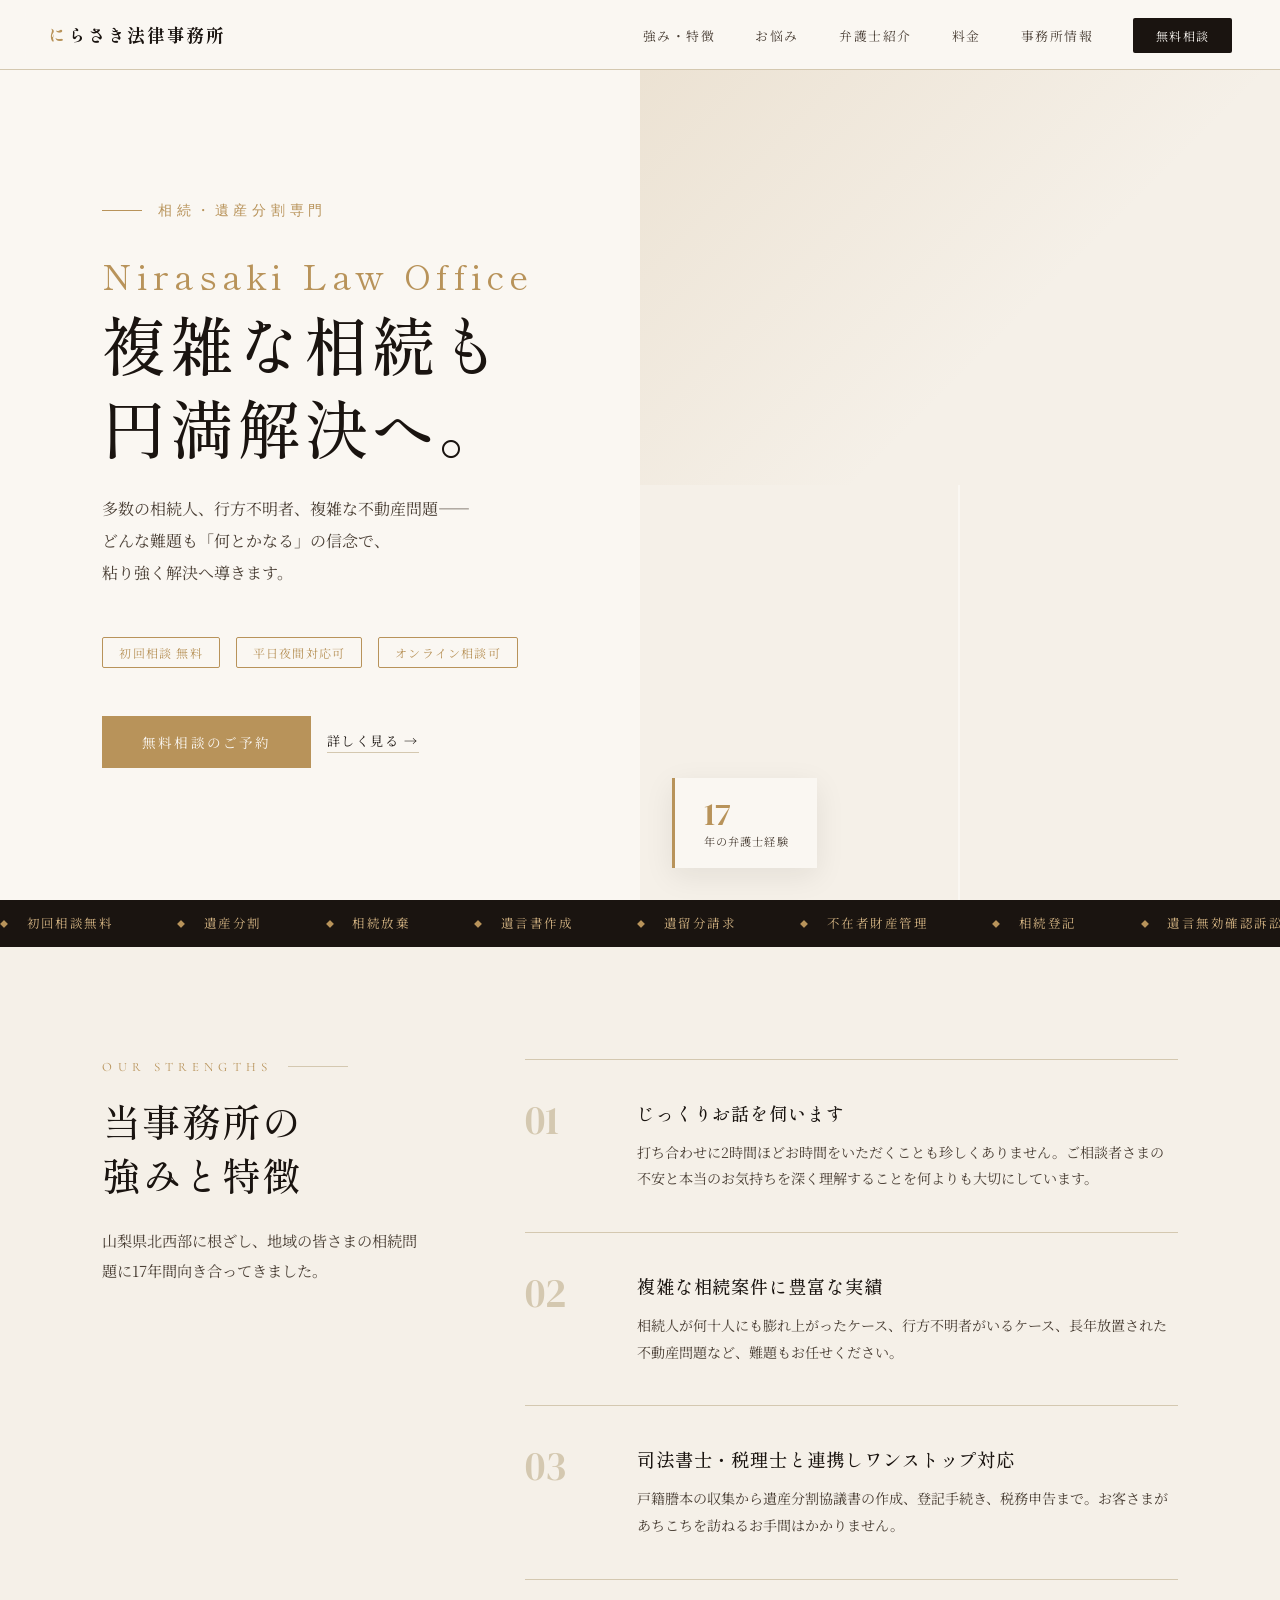
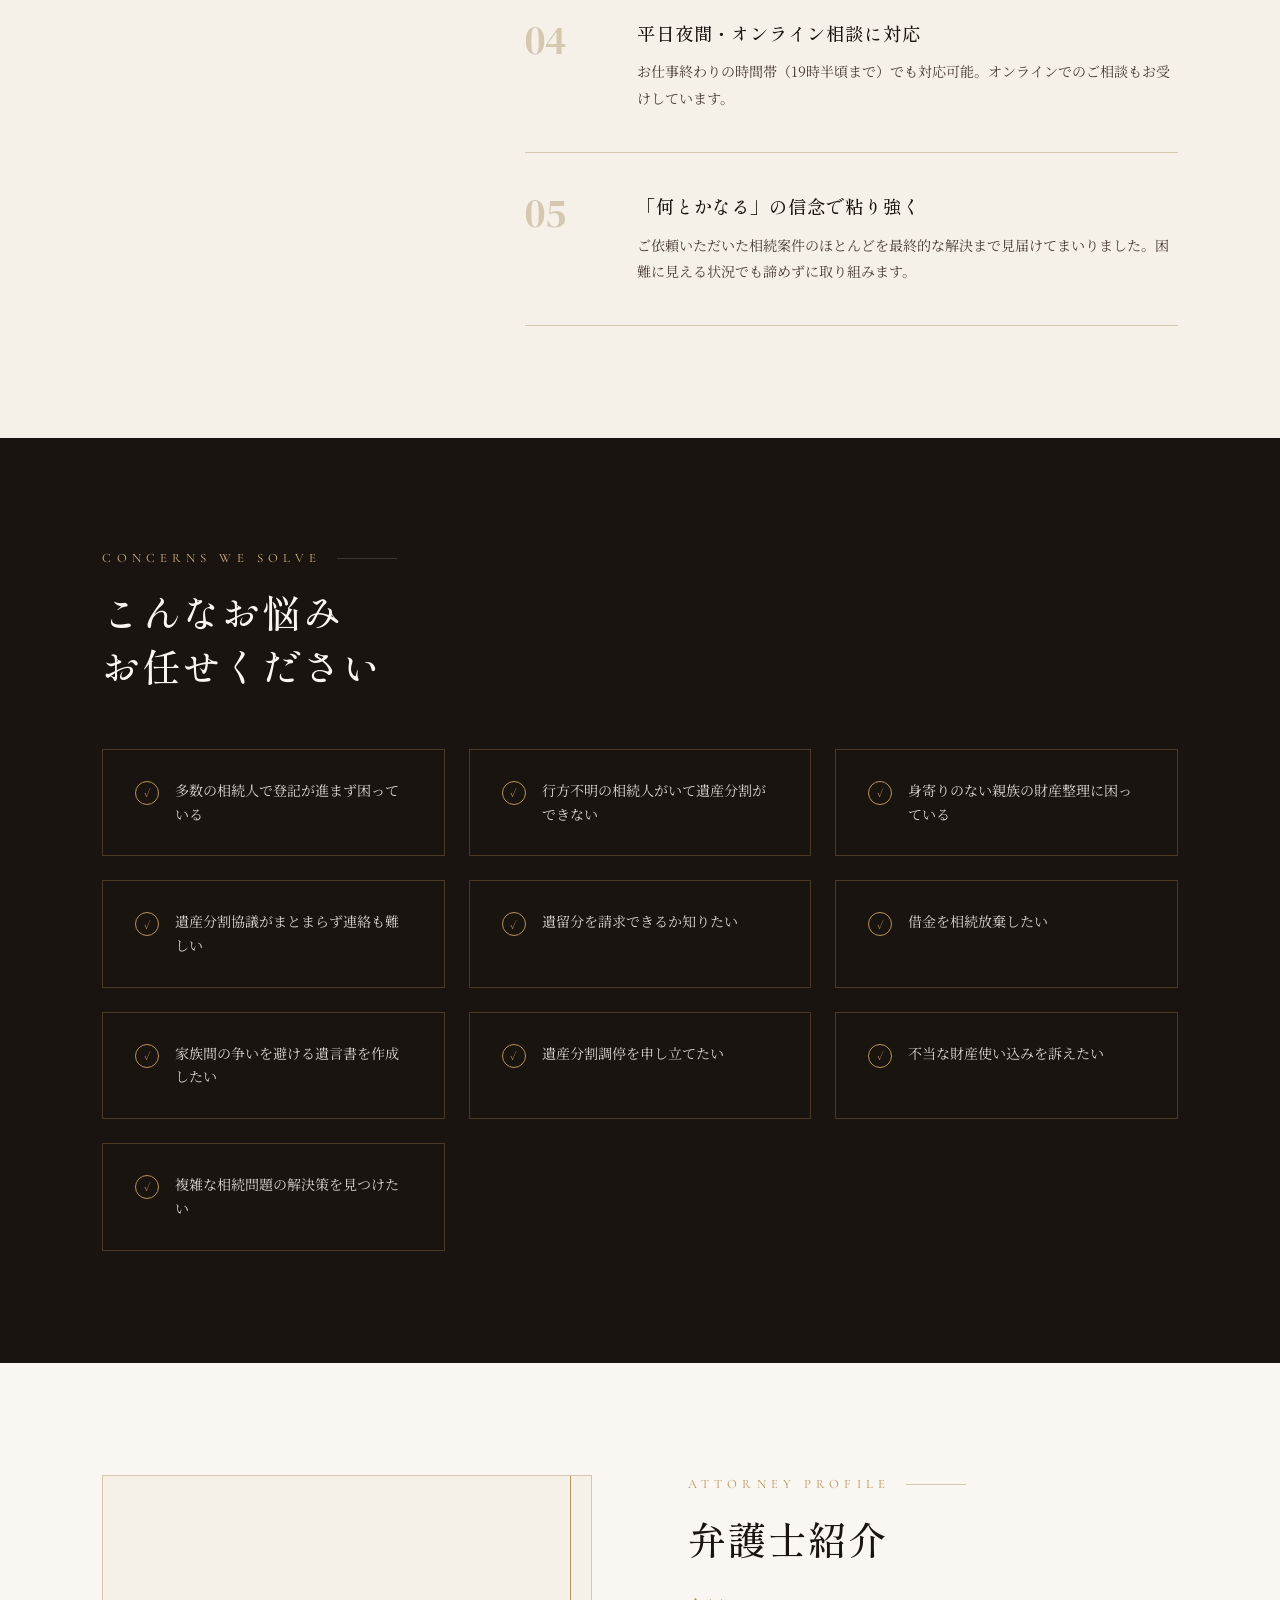
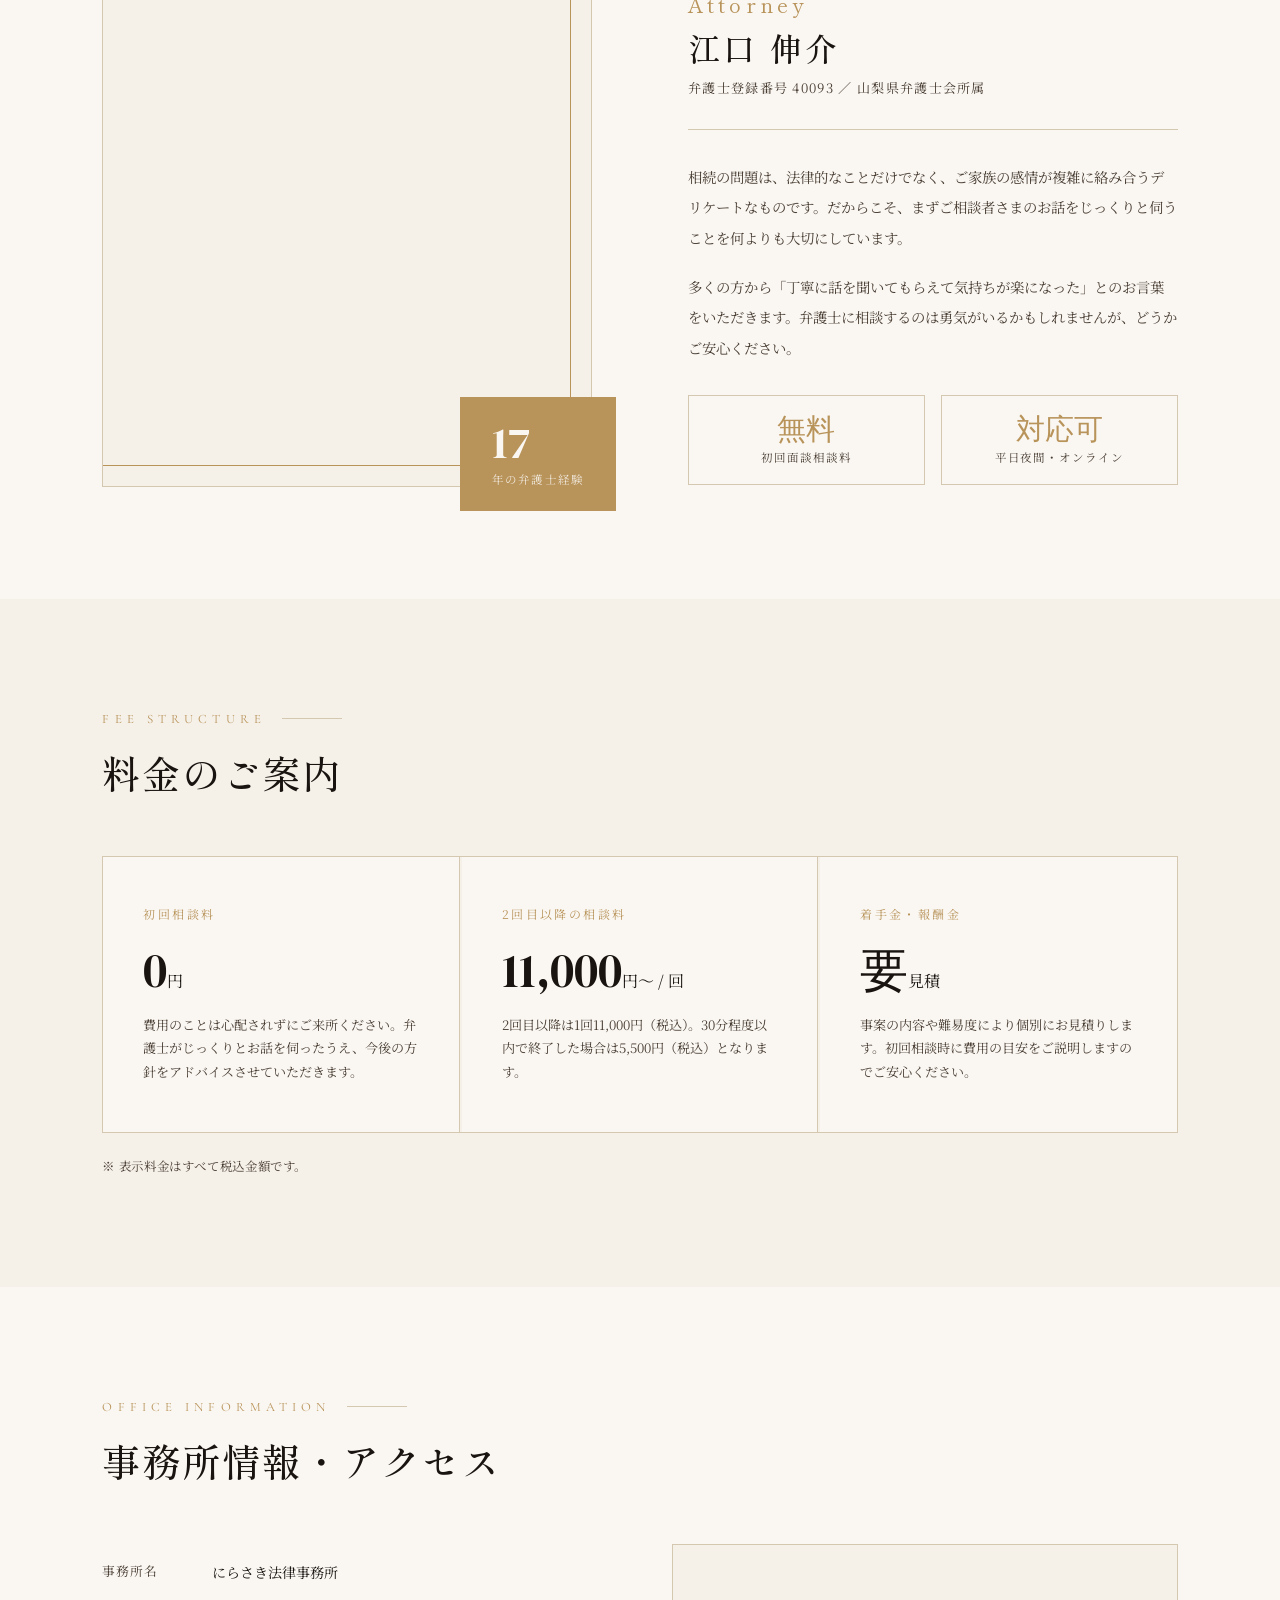
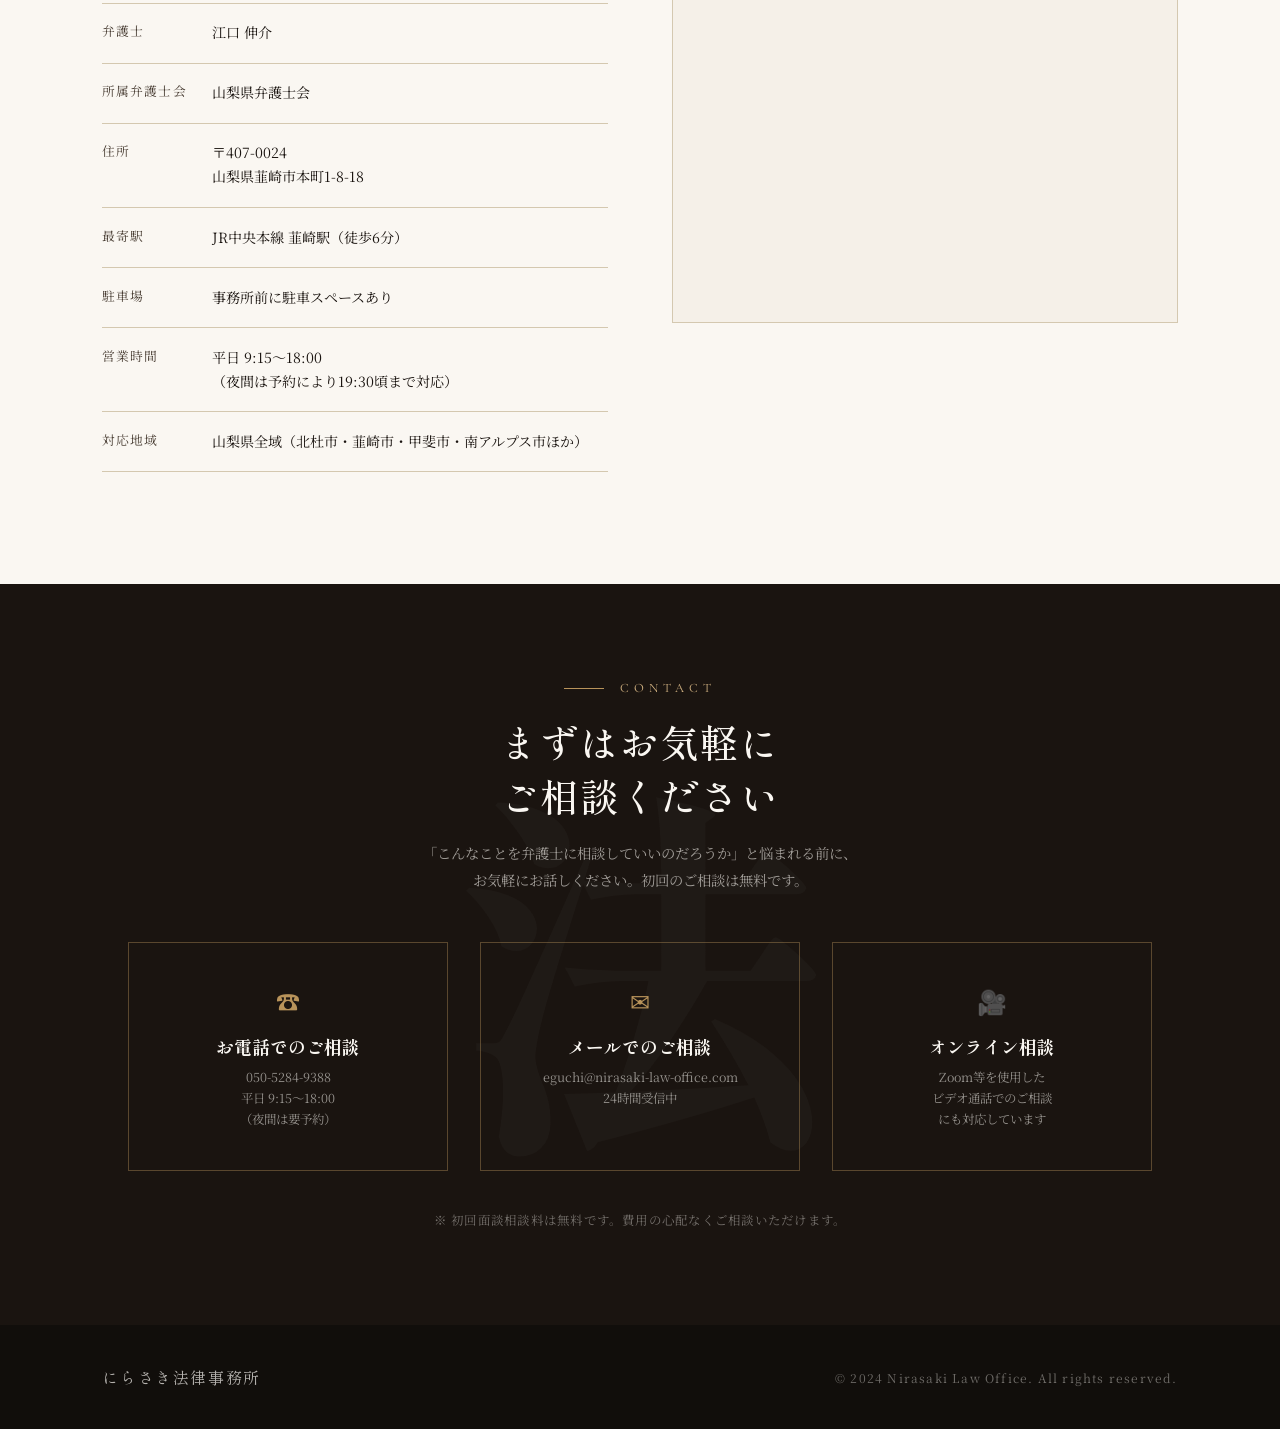
==== commit d413ecf7: "Update index.html" ====
--- a/index.html
+++ b/index.html
@@ -740,54 +740,6 @@
       <p>Zoom等を使用した<br>ビデオ通話でのご相談<br>にも対応しています</p>
     </a>
   </div>
-
-  <!-- メールフォーム -->
-  <div class="mail-form-wrap fade-in">
-    <div class="mail-form-header">
-      <div class="section-label" style="justify-content:flex-start; margin-bottom:0.5rem;">お問い合わせフォーム</div>
-      <p style="font-size:0.82rem; color:rgba(250,247,242,0.55); line-height:1.8;">下記フォームにご入力いただくと、<code>eguchi@nirasaki-law-office.com</code> 宛にメールが届きます。</p>
-    </div>
-    <div class="mail-form" id="mailForm">
-      <div class="form-row">
-        <div class="form-group">
-          <label>お名前 <span class="req">必須</span></label>
-          <input type="text" id="f-name" placeholder="山田 太郎">
-        </div>
-        <div class="form-group">
-          <label>電話番号</label>
-          <input type="tel" id="f-tel" placeholder="090-0000-0000">
-        </div>
-      </div>
-      <div class="form-group">
-        <label>メールアドレス <span class="req">必須</span></label>
-        <input type="email" id="f-email" placeholder="your@email.com">
-      </div>
-      <div class="form-group">
-        <label>ご相談の種類</label>
-        <select id="f-type">
-          <option value="">選択してください</option>
-          <option>遺産分割</option>
-          <option>相続放棄</option>
-          <option>遺言書作成</option>
-          <option>遺留分請求</option>
-          <option>相続登記</option>
-          <option>不在者財産管理</option>
-          <option>その他</option>
-        </select>
-      </div>
-      <div class="form-group">
-        <label>ご相談内容 <span class="req">必須</span></label>
-        <textarea id="f-msg" rows="5" placeholder="お気軽にご記入ください。どんな些細なことでも構いません。"></textarea>
-      </div>
-      <div class="form-check">
-        <input type="checkbox" id="f-agree">
-        <label for="f-agree">個人情報の取り扱いに同意します</label>
-      </div>
-      <button class="btn-submit" onclick="submitForm()">送信する →</button>
-      <div id="form-msg" class="form-feedback"></div>
-    </div>
-  </div>
-
   <p class="contact-free-note fade-in">※ 初回面談相談料は無料です。費用の心配なくご相談いただけます。</p>
 </section>
 
@@ -797,49 +749,7 @@
   <div>© 2024 Nirasaki Law Office. All rights reserved.</div>
 </footer>
 
-<style>
-/* ─── MAIL FORM ─── */
-.mail-form-wrap {
-  margin-top: 4rem; background: rgba(255,255,255,0.04);
-  border: 1px solid rgba(184,147,90,0.3);
-  padding: 3rem; max-width: 780px; margin-left: auto; margin-right: auto;
-  margin-top: 4rem;
-}
-.mail-form-header { margin-bottom: 2rem; }
-.form-row { display: grid; grid-template-columns: 1fr 1fr; gap: 1.5rem; }
-.form-group { display: flex; flex-direction: column; gap: 0.5rem; margin-bottom: 1.2rem; }
-.form-group label { font-size: 0.78rem; letter-spacing: 0.1em; color: rgba(250,247,242,0.7); }
-.req { color: var(--gold); font-size: 0.7rem; margin-left: 0.3rem; }
-.form-group input,
-.form-group select,
-.form-group textarea {
-  background: rgba(255,255,255,0.06); border: 1px solid rgba(184,147,90,0.25);
-  color: var(--cream); padding: 0.85rem 1rem; font-family: 'Noto Serif JP', serif;
-  font-size: 0.88rem; outline: none; resize: vertical;
-  transition: border-color 0.3s;
-}
-.form-group input:focus,
-.form-group select:focus,
-.form-group textarea:focus { border-color: var(--gold); }
-.form-group select option { background: #1a1410; color: var(--cream); }
-.form-check { display: flex; align-items: center; gap: 0.7rem; margin-bottom: 1.5rem; }
-.form-check input { width: 16px; height: 16px; accent-color: var(--gold); }
-.form-check label { font-size: 0.78rem; color: rgba(250,247,242,0.55); cursor: pointer; }
-.btn-submit {
-  background: var(--gold); color: var(--ink);
-  border: none; padding: 1rem 3rem;
-  font-family: 'Noto Serif JP', serif; font-size: 0.88rem;
-  letter-spacing: 0.15em; cursor: pointer; transition: all 0.3s;
-  display: block; width: 100%;
-}
-.btn-submit:hover { background: var(--gold-light); }
-.form-feedback { margin-top: 1rem; font-size: 0.82rem; text-align: center; min-height: 1.5rem; }
-.form-feedback.ok { color: #7ec8a0; }
-.form-feedback.err { color: #e07070; }
-@media(max-width:600px){ .form-row { grid-template-columns: 1fr; } }
-</style>
-
-<script data-cfasync="false" src="/cdn-cgi/scripts/5c5dd728/cloudflare-static/email-decode.min.js"></script><script>
+<script>
   // Intersection Observer for fade-in animations
   const observer = new IntersectionObserver((entries) => {
     entries.forEach(entry => {
@@ -858,57 +768,6 @@
   document.querySelectorAll('.concern-card').forEach((el, i) => {
     el.style.transitionDelay = `${i * 0.06}s`;
   });
-
-  // ─── Formspree メール送信 ───
-  async function submitForm() {
-    const name  = document.getElementById('f-name').value.trim();
-    const email = document.getElementById('f-email').value.trim();
-    const msg   = document.getElementById('f-msg').value.trim();
-    const agree = document.getElementById('f-agree').checked;
-    const fb    = document.getElementById('form-msg');
-
-    if (!name || !email || !msg) {
-      fb.textContent = '※ お名前・メールアドレス・ご相談内容は必須です。';
-      fb.className = 'form-feedback err'; return;
-    }
-    if (!agree) {
-      fb.textContent = '※ 個人情報の取り扱いへの同意が必要です。';
-      fb.className = 'form-feedback err'; return;
-    }
-
-    const btn = document.querySelector('.btn-submit');
-    btn.textContent = '送信中...'; btn.disabled = true;
-
-    const payload = {
-      name:     name,
-      email:    email,
-      tel:      document.getElementById('f-tel').value.trim() || '未記入',
-      type:     document.getElementById('f-type').value || '未選択',
-      message:  msg,
-      _subject: '【にらさき法律事務所】お問い合わせ'
-    };
-
-    try {
-      const res = await fetch('https://formspree.io/f/YOUR_FORM_ID', {
-        method: 'POST',
-        headers: { 'Content-Type': 'application/json', 'Accept': 'application/json' },
-        body: JSON.stringify(payload)
-      });
-      if (res.ok) {
-        fb.textContent = '✓ 送信が完了しました。2〜3営業日以内にご連絡いたします。';
-        fb.className = 'form-feedback ok';
-        ['f-name','f-email','f-tel','f-msg'].forEach(id => document.getElementById(id).value = '');
-        document.getElementById('f-type').value = '';
-        document.getElementById('f-agree').checked = false;
-      } else {
-        throw new Error();
-      }
-    } catch(e) {
-      fb.textContent = '※ 送信に失敗しました。お手数ですがお電話（050-5284-9388）にてご連絡ください。';
-      fb.className = 'form-feedback err';
-    }
-    btn.textContent = '送信する →'; btn.disabled = false;
-  }
 </script>
 </body>
 </html>
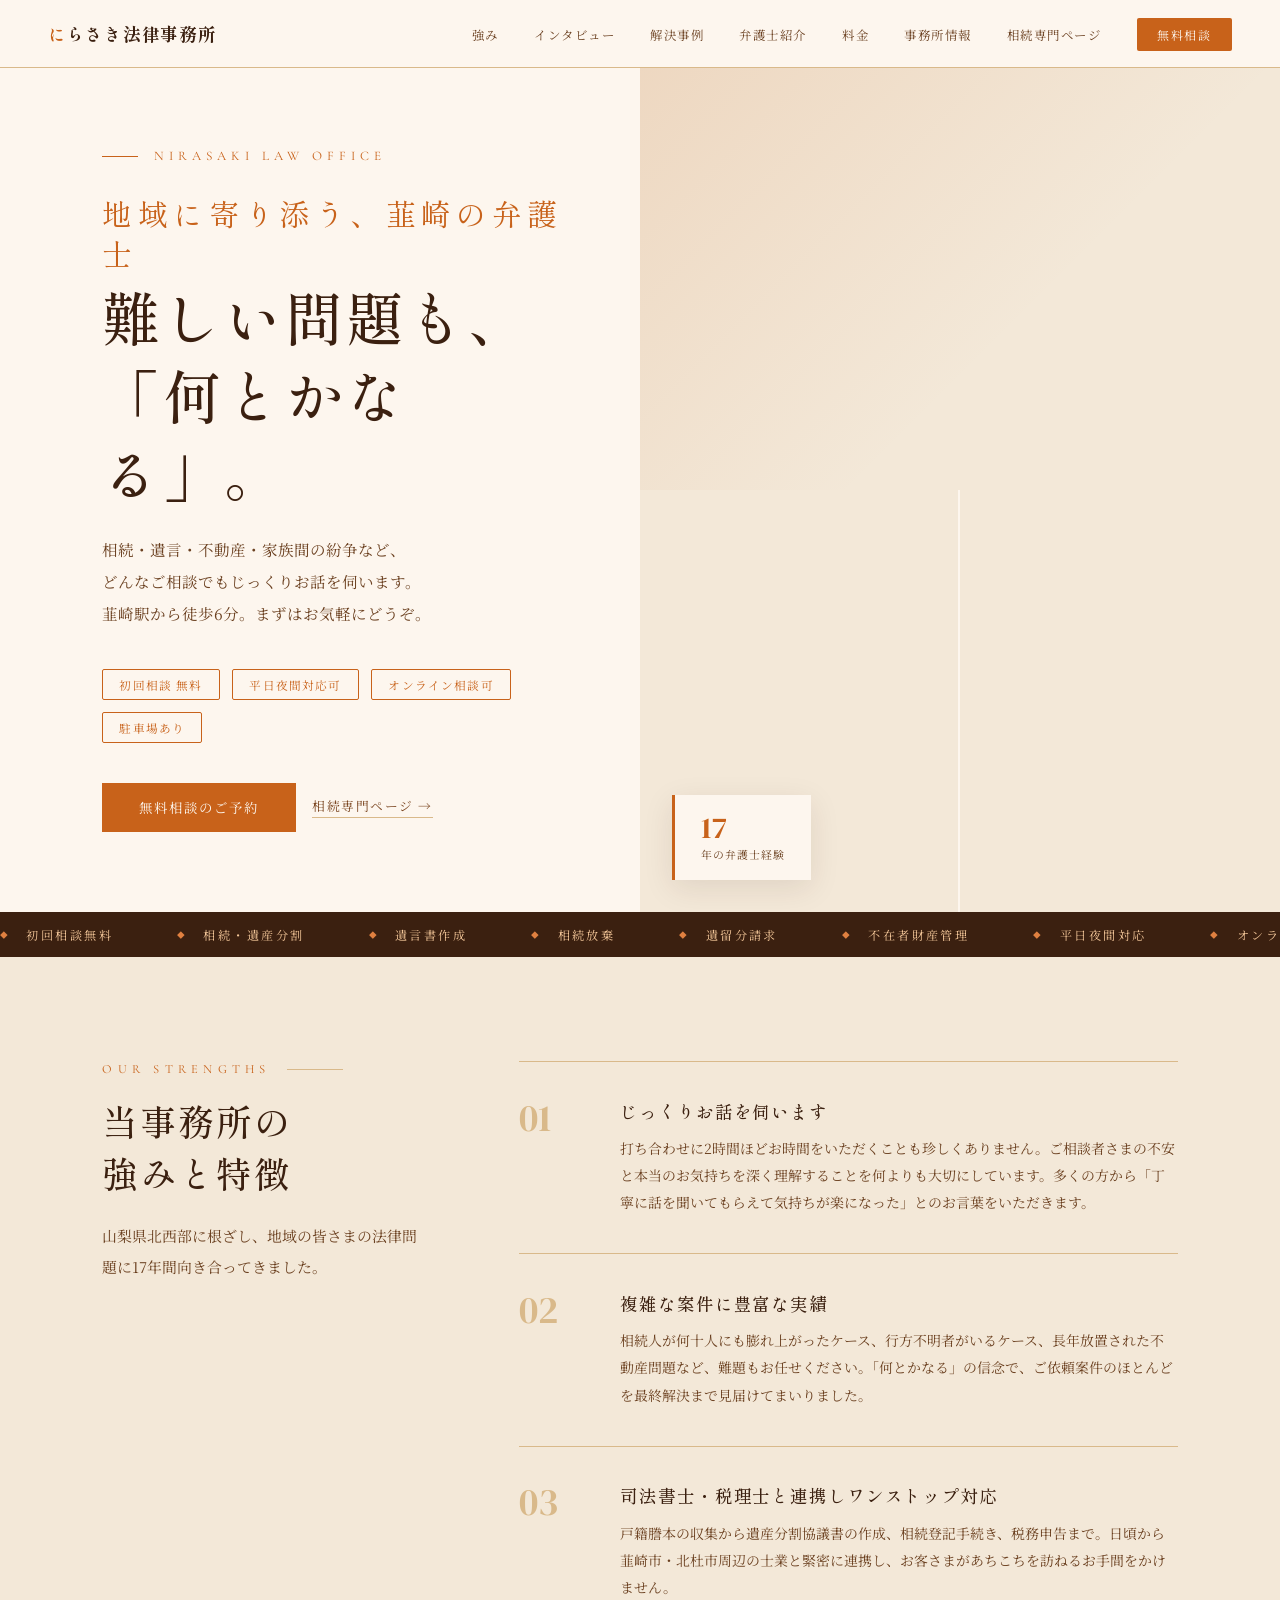
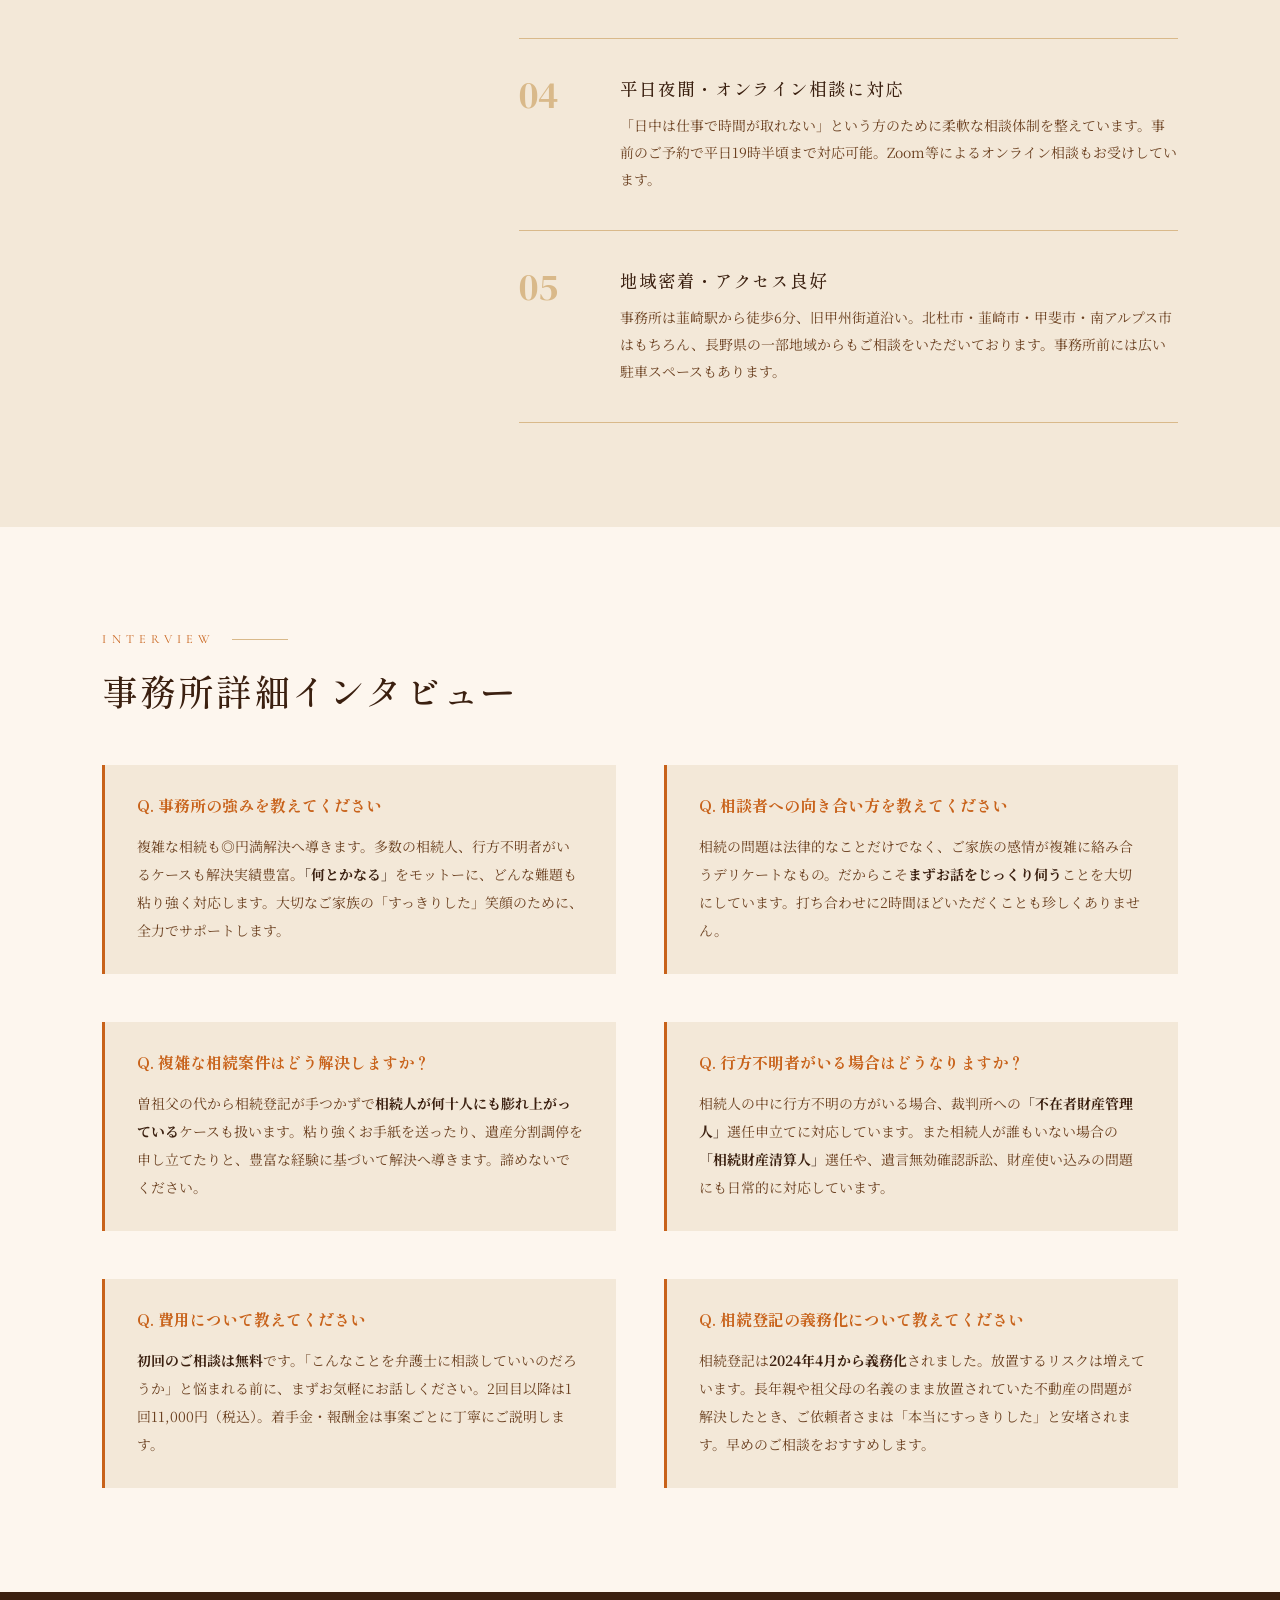
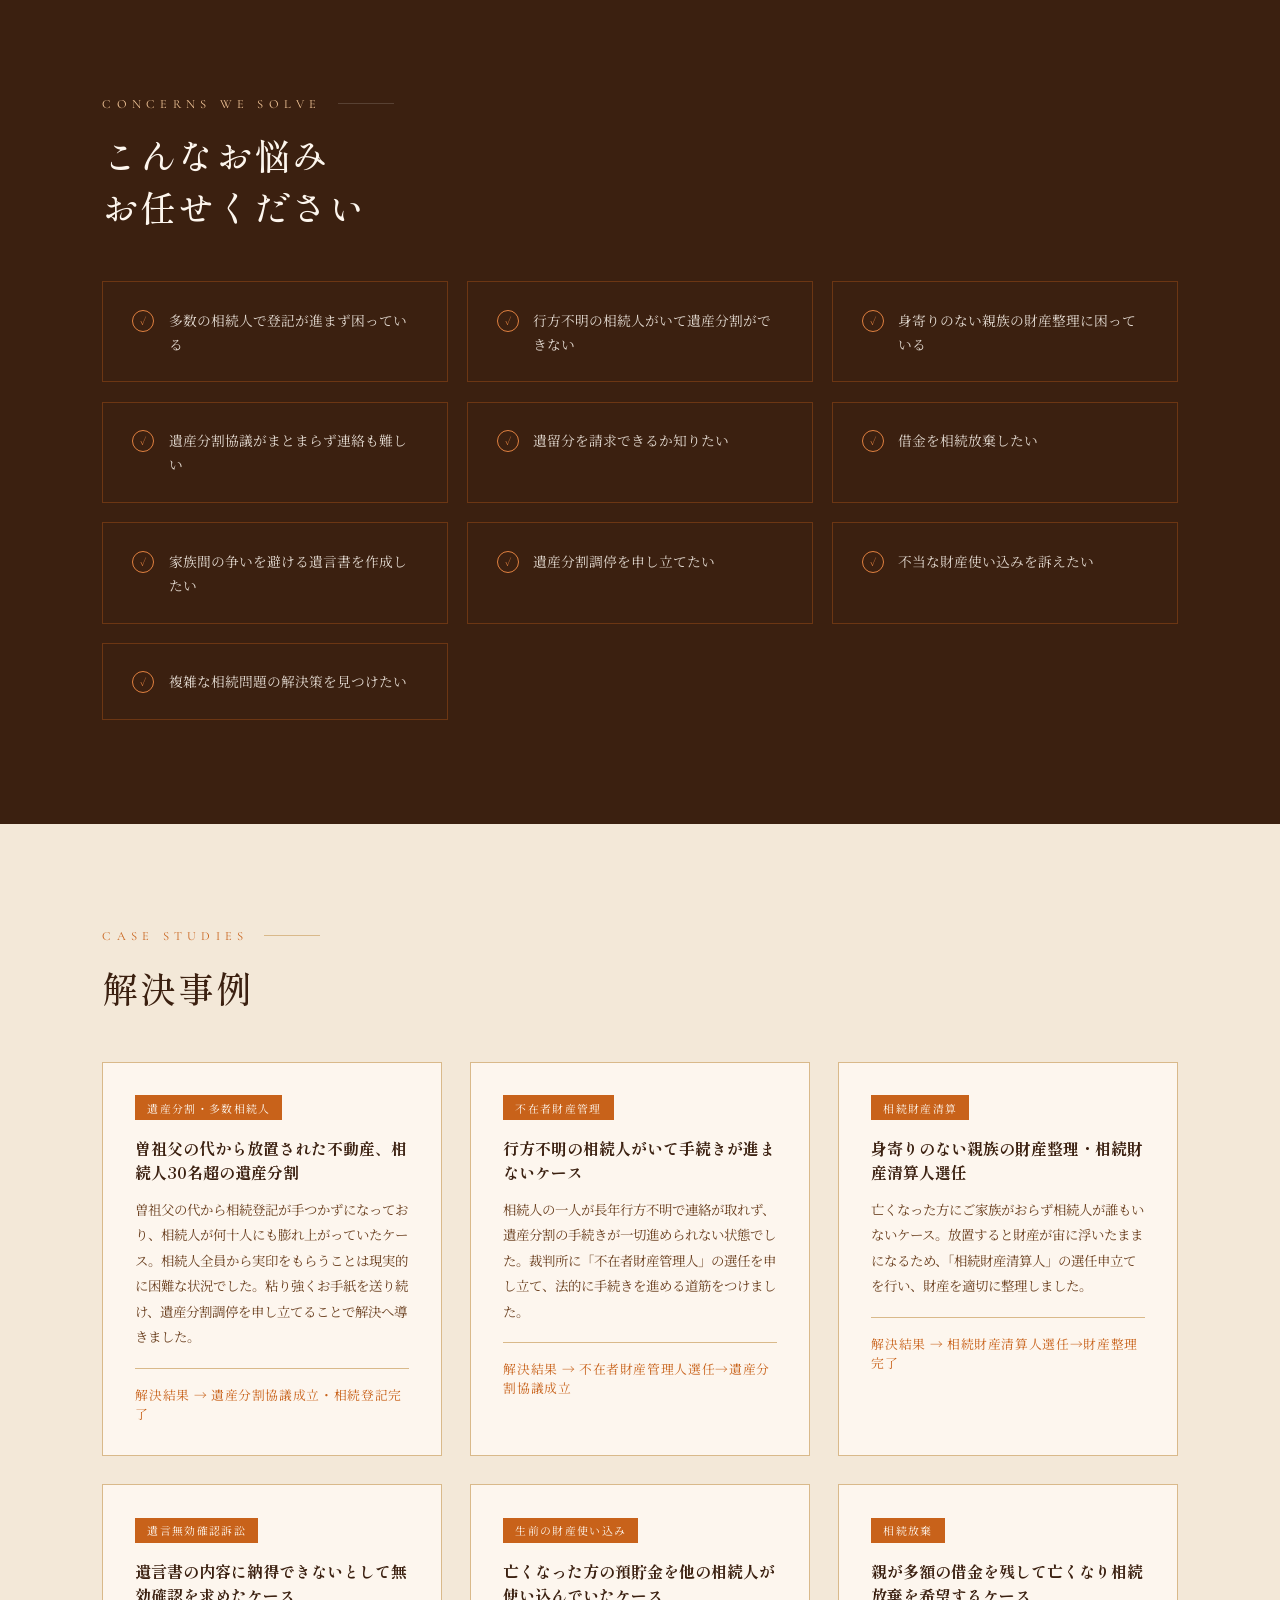
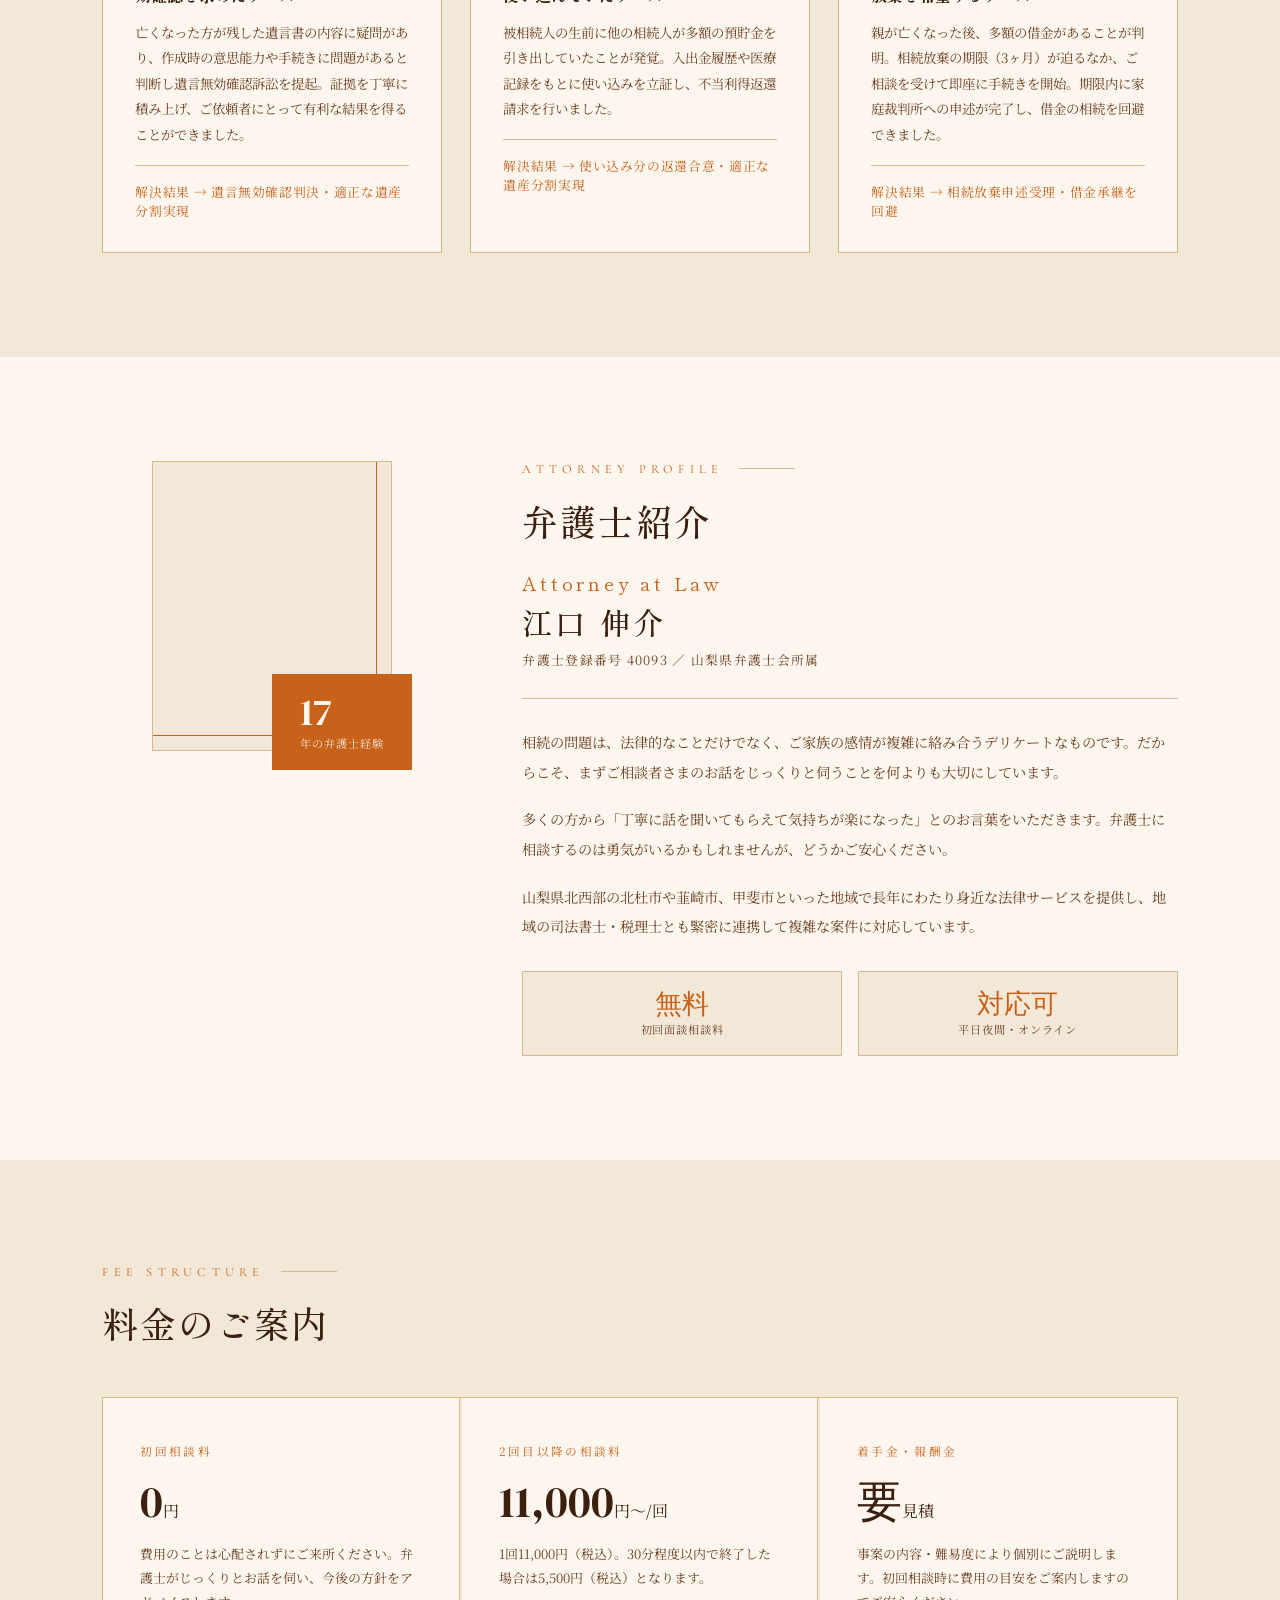
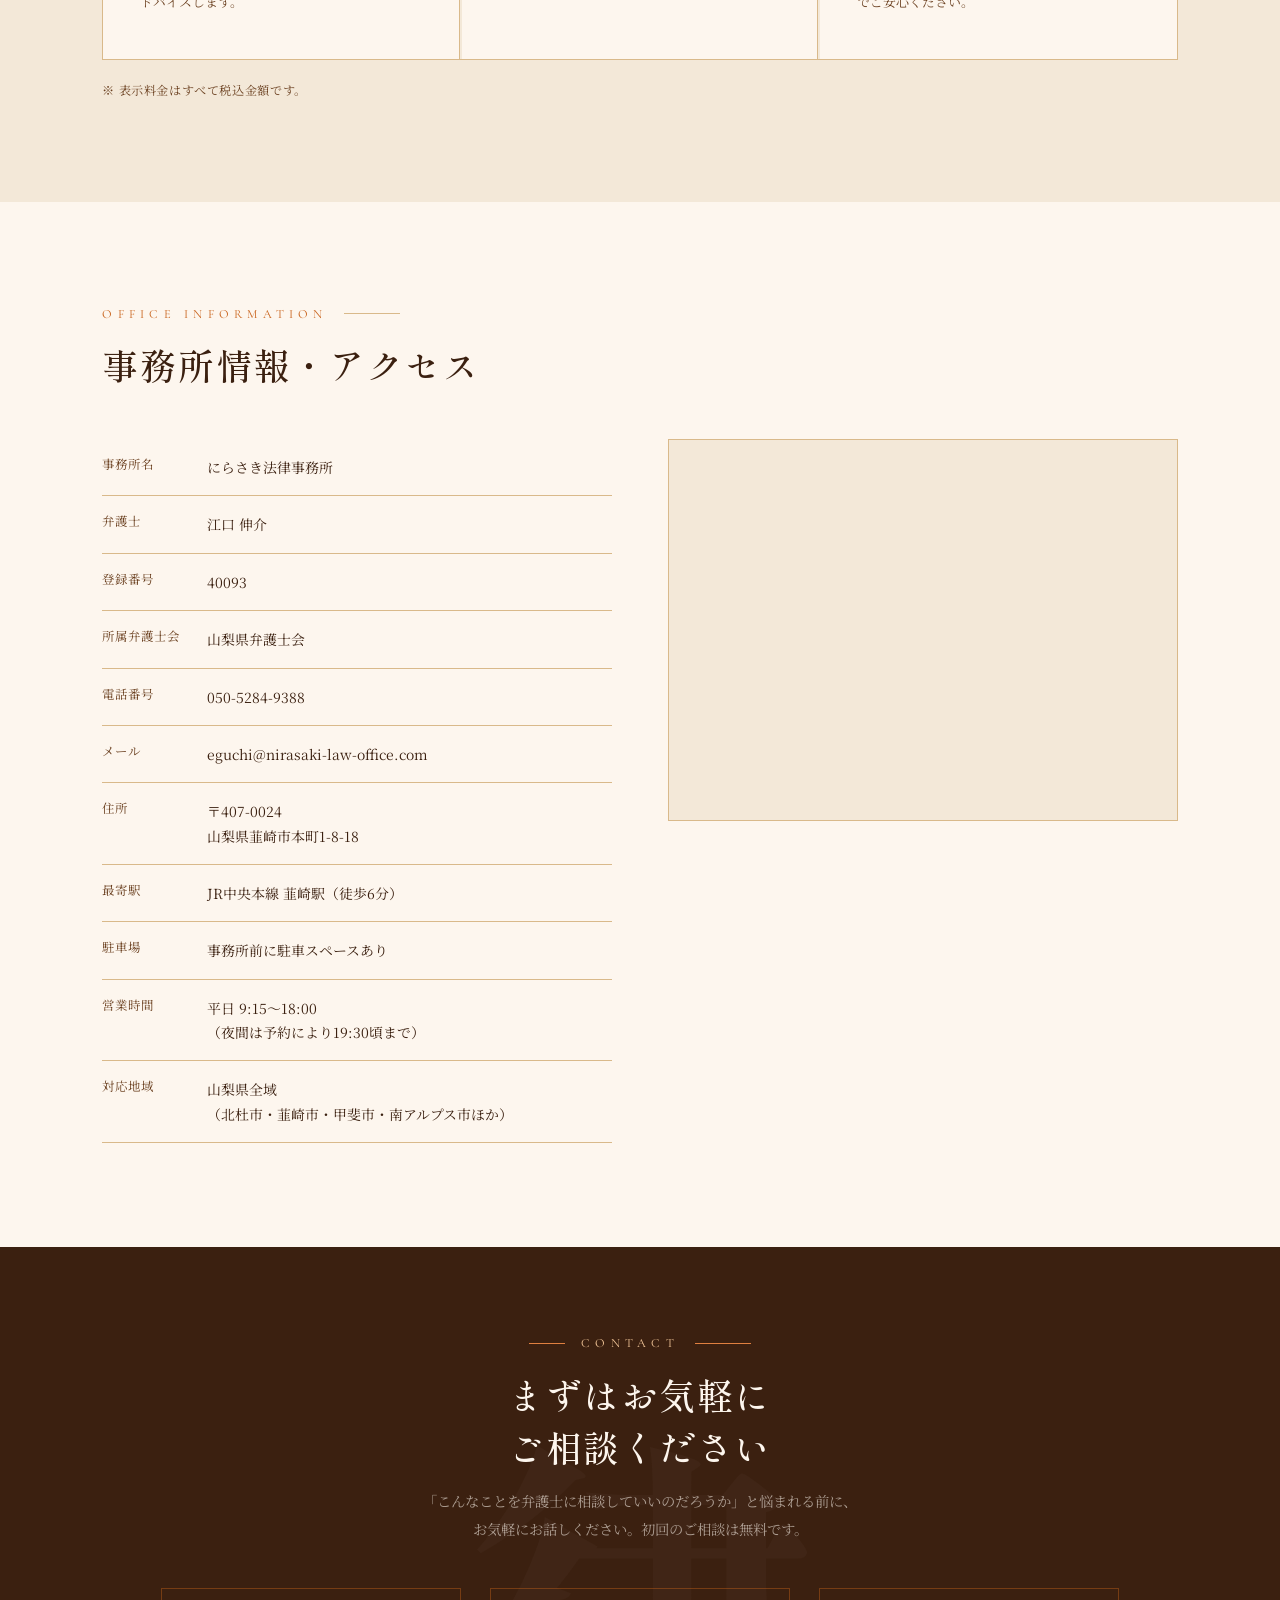
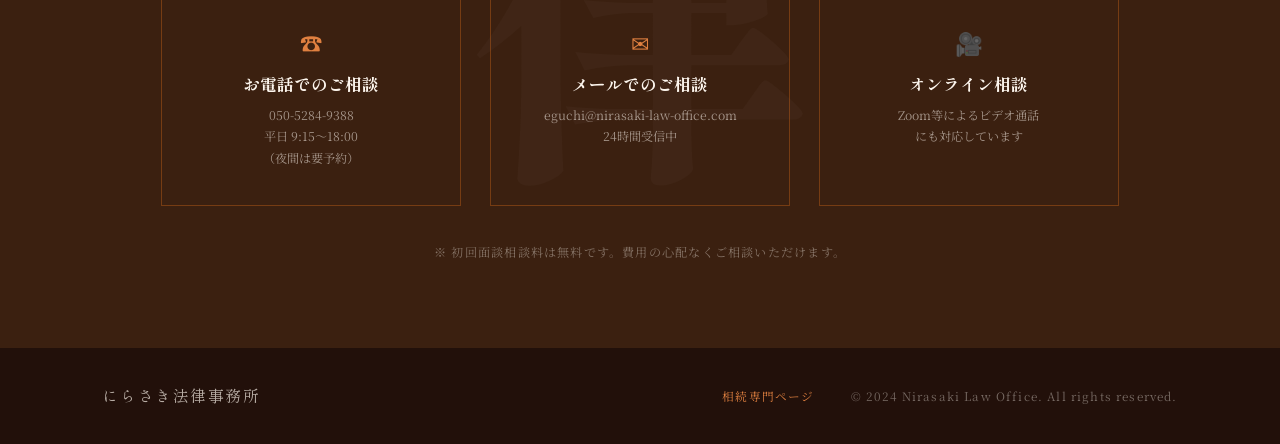
==== commit 31e8bc5c: "Update index.html" ====
--- a/index.html
+++ b/index.html
@@ -3,453 +3,447 @@
 <head>
 <meta charset="UTF-8">
 <meta name="viewport" content="width=device-width, initial-scale=1.0">
-<title>にらさき法律事務所 | 相続・遺産分割の弁護士相談</title>
+<title>にらさき法律事務所 | 山梨県韮崎市の弁護士</title>
 <link rel="preconnect" href="https://fonts.googleapis.com">
 <link href="https://fonts.googleapis.com/css2?family=Noto+Serif+JP:wght@300;400;500;700&family=Shippori+Mincho:wght@400;500;700&family=DM+Serif+Display:ital@0;1&family=Cormorant+Garamond:ital,wght@0,300;0,400;1,300&display=swap" rel="stylesheet">
 <style>
   :root {
-    --ink: #1a1410;
-    --ink-light: #4a3f35;
-    --parchment: #f5f0e8;
-    --cream: #faf7f2;
-    --gold: #b8935a;
-    --gold-light: #d4b483;
-    --rust: #8b4a2f;
-    --sage: #5a6b5a;
-    --border: #d4c8b0;
-    --shadow: rgba(26,20,16,0.08);
-  }
-
-  * { margin: 0; padding: 0; box-sizing: border-box; }
-
-  html { scroll-behavior: smooth; }
-
-  body {
-    font-family: 'Noto Serif JP', serif;
-    background: var(--cream);
-    color: var(--ink);
-    overflow-x: hidden;
-  }
-
-  /* ─── NAV ─── */
-  nav {
-    position: fixed; top: 0; left: 0; right: 0; z-index: 100;
-    background: rgba(250,247,242,0.92);
-    backdrop-filter: blur(12px);
-    border-bottom: 1px solid var(--border);
-    padding: 0 3rem;
-    display: flex; align-items: center; justify-content: space-between;
-    height: 70px;
-  }
-  .nav-logo {
-    font-family: 'Shippori Mincho', serif;
-    font-size: 1.1rem; font-weight: 700;
-    color: var(--ink); letter-spacing: 0.1em;
-    text-decoration: none;
-  }
-  .nav-logo span { color: var(--gold); }
-  .nav-links { display: flex; gap: 2.5rem; list-style: none; }
-  .nav-links a {
-    font-size: 0.8rem; letter-spacing: 0.12em; color: var(--ink-light);
-    text-decoration: none; transition: color 0.3s;
-  }
-  .nav-links a:hover { color: var(--gold); }
-  .nav-cta {
-    background: var(--ink); color: var(--cream) !important;
-    padding: 0.55rem 1.4rem; border-radius: 2px;
-    font-size: 0.75rem !important; letter-spacing: 0.15em;
-    transition: background 0.3s !important;
-  }
-  .nav-cta:hover { background: var(--gold) !important; color: var(--ink) !important; }
-
-  /* ─── HERO ─── */
-  .hero {
-    min-height: 100vh;
-    display: grid; grid-template-columns: 1fr 1fr;
-    padding-top: 70px;
-    position: relative; overflow: hidden;
-  }
-  .hero-left {
-    display: flex; flex-direction: column;
-    justify-content: center;
-    padding: 6rem 4rem 6rem 8vw;
-    position: relative; z-index: 2;
-  }
-  .hero-eyebrow {
-    font-family: 'Cormorant Garamond', serif;
-    font-size: 0.85rem; letter-spacing: 0.35em; color: var(--gold);
-    text-transform: uppercase; margin-bottom: 2rem;
-    display: flex; align-items: center; gap: 1rem;
-  }
-  .hero-eyebrow::before {
-    content: ''; display: block; width: 40px; height: 1px; background: var(--gold);
-  }
-  .hero-title {
-    font-family: 'Shippori Mincho', serif;
-    font-size: clamp(2.8rem, 5vw, 4.5rem);
-    font-weight: 500; line-height: 1.3;
-    letter-spacing: 0.05em; margin-bottom: 1.5rem;
-  }
-  .hero-title em {
-    font-style: normal; color: var(--gold);
-    display: block; font-size: 0.55em;
-    font-weight: 400; letter-spacing: 0.15em;
-    margin-bottom: 0.3rem;
-  }
-  .hero-sub {
-    font-size: 1rem; line-height: 2; color: var(--ink-light);
-    max-width: 380px; margin-bottom: 3rem;
-  }
-  .hero-badges {
-    display: flex; gap: 1rem; flex-wrap: wrap; margin-bottom: 3rem;
-  }
-  .badge {
-    border: 1px solid var(--gold); color: var(--gold);
-    padding: 0.4rem 1rem; font-size: 0.75rem; letter-spacing: 0.1em;
-    border-radius: 2px;
-  }
-  .hero-cta-group { display: flex; gap: 1rem; align-items: center; }
-  .btn-primary {
-    background: var(--gold); color: var(--cream);
-    padding: 1rem 2.5rem; font-family: 'Noto Serif JP', serif;
-    font-size: 0.85rem; letter-spacing: 0.15em; border: none;
-    cursor: pointer; transition: all 0.3s; text-decoration: none;
-    display: inline-block;
-  }
-  .btn-primary:hover { background: var(--rust); transform: translateY(-2px); }
-  .btn-secondary {
-    color: var(--ink); font-size: 0.82rem; letter-spacing: 0.12em;
-    text-decoration: none; display: flex; align-items: center; gap: 0.5rem;
-    border-bottom: 1px solid var(--border); padding-bottom: 2px;
-    transition: all 0.3s;
-  }
-  .btn-secondary:hover { color: var(--gold); border-color: var(--gold); }
-
-  .hero-right {
-    position: relative; overflow: hidden;
-    background: var(--parchment);
-  }
-  .hero-image-grid {
-    position: absolute; inset: 0;
-    display: grid; grid-template-rows: 1fr 1fr; gap: 0;
-  }
-  .hero-img-main {
-    background: url('https://images.microcms-assets.io/assets/e77f0bdcd7ae440a8792a88d34e43a68/cdae90b1b4354c46bd2b5eecba1d0d32/%E5%86%99%E7%9C%9F%EF%BC%91%E3%80%80%E3%81%AB%E3%82%89%E3%81%95%E3%81%8D%E6%B3%95%E5%BE%8B%E4%BA%8B%E5%8B%99%E6%89%80.jpg?w=730&h=350&fm=webp&auto=compress') center/cover;
-    position: relative;
-  }
-  .hero-img-main::after {
-    content: ''; position: absolute; inset: 0;
-    background: linear-gradient(135deg, rgba(184,147,90,0.15) 0%, transparent 60%);
-  }
-  .hero-img-sub {
-    display: grid; grid-template-columns: 1fr 1fr;
-  }
-  .hero-img-sub div {
-    background-size: cover; background-position: center;
-  }
-  .hero-img-sub div:first-child {
-    background-image: url('https://images.microcms-assets.io/assets/e77f0bdcd7ae440a8792a88d34e43a68/5006ceec19ca4c8391e7ce370609d66a/%E5%86%99%E7%9C%9F%EF%BC%92%E3%80%80%E3%81%AB%E3%82%89%E3%81%95%E3%81%8D%E6%B3%95%E5%BE%8B%E4%BA%8B%E5%8B%99%E6%89%80.jpg?w=360&h=210&fm=webp&auto=compress');
-    border-right: 2px solid var(--cream);
-  }
-  .hero-img-sub div:last-child {
-    background-image: url('https://images.microcms-assets.io/assets/e77f0bdcd7ae440a8792a88d34e43a68/1898d03238d74954a30f901391cb1d58/%E5%86%99%E7%9C%9F%EF%BC%93%E3%80%80%E3%81%AB%E3%82%89%E3%81%95%E3%81%8D%E6%B3%95%E5%BE%8B%E4%BA%8B%E5%8B%99%E6%89%80.jpg?w=360&h=210&fm=webp&auto=compress');
-  }
-  .hero-tag {
-    position: absolute; bottom: 2rem; left: 2rem;
-    background: var(--cream); padding: 1.2rem 1.8rem;
-    border-left: 3px solid var(--gold); z-index: 3;
-    box-shadow: 0 8px 30px var(--shadow);
-  }
-  .hero-tag .tag-num {
-    font-family: 'DM Serif Display', serif; font-size: 2rem;
-    color: var(--gold); line-height: 1;
-  }
-  .hero-tag .tag-label {
-    font-size: 0.7rem; letter-spacing: 0.1em; color: var(--ink-light);
-    margin-top: 0.2rem;
-  }
-
-  /* ─── TICKER ─── */
-  .ticker {
-    background: var(--ink); color: var(--cream);
-    padding: 0.9rem 0; overflow: hidden;
-    display: flex; gap: 0; white-space: nowrap;
-  }
-  .ticker-track {
-    display: flex; gap: 4rem;
-    animation: ticker 25s linear infinite;
-    font-size: 0.78rem; letter-spacing: 0.2em; color: var(--gold-light);
-  }
-  .ticker-track span { display: flex; align-items: center; gap: 1rem; }
-  .ticker-track span::before { content: '◆'; font-size: 0.5rem; color: var(--gold); }
-  @keyframes ticker { from { transform: translateX(0); } to { transform: translateX(-50%); } }
-
-  /* ─── SECTION BASE ─── */
-  section { padding: 7rem 8vw; }
-  .section-label {
-    font-family: 'Cormorant Garamond', serif;
-    font-size: 0.8rem; letter-spacing: 0.4em; color: var(--gold);
-    text-transform: uppercase; margin-bottom: 1.2rem;
-    display: flex; align-items: center; gap: 1rem;
-  }
-  .section-label::after { content: ''; flex: 1; height: 1px; background: var(--border); max-width: 60px; }
-  .section-title {
-    font-family: 'Shippori Mincho', serif;
-    font-size: clamp(1.8rem, 3vw, 2.8rem);
-    font-weight: 500; line-height: 1.4; letter-spacing: 0.05em;
-  }
-
-  /* ─── FEATURES ─── */
-  .features {
-    background: var(--parchment);
-    display: grid; grid-template-columns: 1fr 2fr; gap: 6rem;
-    align-items: start;
-  }
-  .features-intro { position: sticky; top: 100px; }
-  .features-intro p {
-    margin-top: 1.5rem; font-size: 0.95rem; line-height: 2;
-    color: var(--ink-light);
-  }
-  .features-grid { display: flex; flex-direction: column; gap: 0; }
-  .feature-item {
-    padding: 2.5rem 0;
-    border-bottom: 1px solid var(--border);
-    display: grid; grid-template-columns: 80px 1fr; gap: 2rem;
-    align-items: start;
-    transition: all 0.3s;
-  }
-  .feature-item:first-child { border-top: 1px solid var(--border); }
-  .feature-item:hover { padding-left: 1rem; }
-  .feature-num {
-    font-family: 'DM Serif Display', serif; font-size: 2.5rem;
-    color: var(--border); line-height: 1;
-    transition: color 0.3s;
-  }
-  .feature-item:hover .feature-num { color: var(--gold); }
-  .feature-content h3 {
-    font-family: 'Shippori Mincho', serif; font-size: 1.15rem;
-    font-weight: 500; margin-bottom: 0.8rem; letter-spacing: 0.05em;
-  }
-  .feature-content p { font-size: 0.88rem; line-height: 1.9; color: var(--ink-light); }
-
-  /* ─── CONCERNS ─── */
-  .concerns { background: var(--ink); color: var(--cream); }
-  .concerns .section-label { color: var(--gold-light); }
-  .concerns .section-label::after { background: rgba(255,255,255,0.15); }
-  .concerns .section-title { color: var(--cream); }
-  .concerns-grid {
-    margin-top: 3.5rem;
-    display: grid; grid-template-columns: repeat(auto-fill, minmax(280px, 1fr));
-    gap: 1.5rem;
-  }
-  .concern-card {
-    border: 1px solid rgba(184,147,90,0.3);
-    padding: 1.8rem 2rem;
-    display: flex; align-items: flex-start; gap: 1rem;
-    transition: all 0.3s;
-    position: relative; overflow: hidden;
-  }
-  .concern-card::before {
-    content: ''; position: absolute; inset: 0;
-    background: linear-gradient(135deg, rgba(184,147,90,0.05) 0%, transparent 100%);
-    opacity: 0; transition: opacity 0.3s;
-  }
-  .concern-card:hover { border-color: var(--gold); }
-  .concern-card:hover::before { opacity: 1; }
-  .concern-check {
-    width: 24px; height: 24px; flex-shrink: 0;
-    border: 1px solid var(--gold); border-radius: 50%;
-    display: flex; align-items: center; justify-content: center;
-    color: var(--gold); font-size: 0.65rem; margin-top: 2px;
-  }
-  .concern-card p { font-size: 0.88rem; line-height: 1.7; color: rgba(250,247,242,0.85); }
-
-  /* ─── PROFILE ─── */
-  .profile {
-    background: var(--cream);
-    display: grid; grid-template-columns: 1fr 1fr; gap: 6rem;
-    align-items: center;
-  }
-  .profile-visual { position: relative; }
-  .profile-img-wrap {
-    aspect-ratio: 4/5; background: var(--parchment);
-    position: relative; overflow: hidden;
-    border: 1px solid var(--border);
-  }
-  .profile-img-wrap::before {
-    content: ''; position: absolute;
-    top: -20px; left: -20px; right: 20px; bottom: 20px;
-    border: 1px solid var(--gold); z-index: 0;
-  }
-  .profile-img-inner {
-    position: absolute; inset: 0;
-    background: url('https://images.microcms-assets.io/assets/e77f0bdcd7ae440a8792a88d34e43a68/cdae90b1b4354c46bd2b5eecba1d0d32/%E5%86%99%E7%9C%9F%EF%BC%91%E3%80%80%E3%81%AB%E3%82%89%E3%81%95%E3%81%8D%E6%B3%95%E5%BE%8B%E4%BA%8B%E5%8B%99%E6%89%80.jpg?w=730&h=350&fm=webp&auto=compress') center/cover;
-  }
-  .profile-card {
-    position: absolute; bottom: -1.5rem; right: -1.5rem;
-    background: var(--gold); color: var(--cream);
-    padding: 1.5rem 2rem; z-index: 2;
-  }
-  .profile-card .years {
-    font-family: 'DM Serif Display', serif;
-    font-size: 2.8rem; line-height: 1;
-  }
-  .profile-card .years-label { font-size: 0.72rem; letter-spacing: 0.1em; margin-top: 0.3rem; opacity: 0.85; }
-
-  .profile-content .lawyer-name {
-    font-family: 'Shippori Mincho', serif;
-    font-size: 2rem; font-weight: 500; letter-spacing: 0.1em;
-    margin: 1.5rem 0 0.5rem;
-  }
-  .profile-content .lawyer-name span {
-    display: block; font-size: 0.65em; color: var(--gold);
-    font-weight: 400; letter-spacing: 0.2em; margin-bottom: 0.3rem;
-  }
-  .profile-content .lawyer-sub {
-    font-size: 0.82rem; color: var(--ink-light); letter-spacing: 0.1em;
-    margin-bottom: 2rem; padding-bottom: 2rem; border-bottom: 1px solid var(--border);
-  }
-  .profile-content p {
-    font-size: 0.9rem; line-height: 2.1; color: var(--ink-light);
-    margin-bottom: 1.2rem;
-  }
-  .profile-stats {
-    display: grid; grid-template-columns: 1fr 1fr; gap: 1rem;
-    margin-top: 2rem;
-  }
-  .stat-box {
-    border: 1px solid var(--border); padding: 1.2rem;
-    text-align: center;
-  }
-  .stat-box .stat-val {
-    font-family: 'DM Serif Display', serif;
-    font-size: 1.8rem; color: var(--gold); line-height: 1;
-  }
-  .stat-box .stat-label {
-    font-size: 0.72rem; color: var(--ink-light); letter-spacing: 0.08em;
-    margin-top: 0.3rem;
-  }
-
-  /* ─── FEES ─── */
-  .fees { background: var(--parchment); }
-  .fees-grid {
-    margin-top: 3.5rem;
-    display: grid; grid-template-columns: repeat(auto-fit, minmax(300px, 1fr));
-    gap: 2px; border: 1px solid var(--border);
-  }
-  .fee-card {
-    background: var(--cream); padding: 3rem 2.5rem;
-    border-right: 1px solid var(--border);
-  }
-  .fee-card:last-child { border-right: none; }
-  .fee-type {
-    font-size: 0.75rem; letter-spacing: 0.2em; color: var(--gold);
-    margin-bottom: 1.5rem; text-transform: uppercase;
-  }
-  .fee-amount {
-    font-family: 'DM Serif Display', serif;
-    font-size: 3rem; line-height: 1; margin-bottom: 0.5rem;
-  }
-  .fee-amount span { font-size: 1rem; font-family: 'Noto Serif JP', serif; }
-  .fee-note { font-size: 0.82rem; line-height: 1.8; color: var(--ink-light); margin-top: 1.2rem; }
-
-  /* ─── INFO ─── */
-  .info { background: var(--cream); }
-  .info-grid {
-    margin-top: 3.5rem;
-    display: grid; grid-template-columns: 1fr 1fr; gap: 4rem;
-    align-items: start;
-  }
-  .info-table { border-collapse: collapse; width: 100%; }
-  .info-table tr { border-bottom: 1px solid var(--border); }
-  .info-table td {
-    padding: 1.1rem 0; font-size: 0.88rem; vertical-align: top;
-  }
-  .info-table td:first-child {
-    color: var(--ink-light); font-size: 0.8rem; letter-spacing: 0.08em;
-    width: 110px; padding-right: 1rem;
-  }
-  .info-table td:last-child { color: var(--ink); line-height: 1.7; }
-  .map-placeholder {
-    aspect-ratio: 4/3; background: var(--parchment);
-    border: 1px solid var(--border);
-    display: flex; align-items: center; justify-content: center;
-    position: relative; overflow: hidden;
-  }
-  .map-inner {
-    width: 100%; height: 100%;
-  }
-  .map-inner iframe { width: 100%; height: 100%; border: 0; }
-
-  /* ─── CONTACT ─── */
-  .contact {
-    background: var(--ink); color: var(--cream);
-    text-align: center; padding: 6rem 8vw;
-    position: relative; overflow: hidden;
-  }
-  .contact::before {
-    content: '法'; position: absolute;
-    font-family: 'Shippori Mincho', serif;
-    font-size: 30vw; font-weight: 700;
-    color: rgba(255,255,255,0.025);
-    top: 50%; left: 50%; transform: translate(-50%, -50%);
-    pointer-events: none;
-  }
-  .contact .section-label { justify-content: center; color: var(--gold-light); }
-  .contact .section-label::after { display: none; }
-  .contact .section-label::before { content: ''; width: 40px; height: 1px; background: var(--gold); }
-  .contact .section-title { color: var(--cream); margin-bottom: 1rem; }
-  .contact-sub { color: rgba(250,247,242,0.6); font-size: 0.9rem; line-height: 1.9; margin-bottom: 3rem; }
-  .contact-options { display: flex; gap: 2rem; justify-content: center; flex-wrap: wrap; }
-  .contact-card {
-    border: 1px solid rgba(184,147,90,0.4); padding: 2.5rem 3rem;
-    flex: 1; max-width: 320px; transition: all 0.3s;
-    text-decoration: none; color: var(--cream);
-    display: block;
-  }
-  .contact-card:hover { border-color: var(--gold); background: rgba(184,147,90,0.08); }
-  .contact-card .c-icon { font-size: 1.5rem; margin-bottom: 1rem; color: var(--gold); }
-  .contact-card h3 { font-family: 'Shippori Mincho', serif; font-size: 1.1rem; margin-bottom: 0.5rem; }
-  .contact-card p { font-size: 0.78rem; color: rgba(250,247,242,0.55); line-height: 1.7; }
-  .contact-free-note {
-    margin-top: 2.5rem; font-size: 0.78rem;
-    color: rgba(250,247,242,0.4); letter-spacing: 0.1em;
-  }
-
-  /* ─── FOOTER ─── */
-  footer {
-    background: #110e0b; color: rgba(250,247,242,0.4);
-    padding: 2.5rem 8vw;
-    display: flex; align-items: center; justify-content: space-between;
-    font-size: 0.75rem; letter-spacing: 0.1em;
-  }
-  footer .footer-logo {
-    font-family: 'Shippori Mincho', serif;
-    font-size: 1rem; color: rgba(250,247,242,0.7);
-    letter-spacing: 0.1em;
-  }
-
-  /* ─── ANIMATIONS ─── */
-  .fade-in {
-    opacity: 0; transform: translateY(24px);
-    transition: opacity 0.8s ease, transform 0.8s ease;
-  }
-  .fade-in.visible { opacity: 1; transform: translateY(0); }
-
-  /* ─── RESPONSIVE ─── */
-  @media (max-width: 900px) {
-    nav { padding: 0 1.5rem; }
-    .nav-links { display: none; }
-    .hero { grid-template-columns: 1fr; min-height: auto; }
-    .hero-left { padding: 4rem 6vw 3rem; }
-    .hero-right { height: 50vw; min-height: 300px; }
-    .features { grid-template-columns: 1fr; gap: 3rem; }
-    .features-intro { position: static; }
-    .profile { grid-template-columns: 1fr; gap: 3rem; }
-    .info-grid { grid-template-columns: 1fr; }
-    section { padding: 5rem 6vw; }
-    .fee-card { border-right: none; border-bottom: 1px solid var(--border); }
-    footer { flex-direction: column; gap: 1rem; text-align: center; }
+    --brown-deep:  #3b2010;
+    --brown:       #5c3317;
+    --brown-mid:   #7a4520;
+    --orange:      #c8621a;
+    --orange-light:#e08040;
+    --orange-pale: #f5c89a;
+    --cream:       #fdf6ee;
+    --parchment:   #f3e8d8;
+    --border:      #d9b98a;
+    --shadow:      rgba(59,32,16,0.10);
+    --text:        #3b2010;
+    --text-mid:    #6b4020;
+  }
+
+  *{margin:0;padding:0;box-sizing:border-box;}
+  html{scroll-behavior:smooth;}
+  body{
+    font-family:'Noto Serif JP',serif;
+    background:var(--cream);
+    color:var(--text);
+    overflow-x:hidden;
+  }
+
+  /* ── NAV ── */
+  nav{
+    position:fixed;top:0;left:0;right:0;z-index:200;
+    background:rgba(253,246,238,0.93);
+    backdrop-filter:blur(14px);
+    border-bottom:1px solid var(--border);
+    padding:0 3rem;
+    display:flex;align-items:center;justify-content:space-between;
+    height:68px;
+  }
+  .nav-logo{
+    font-family:'Shippori Mincho',serif;
+    font-size:1.08rem;font-weight:700;
+    color:var(--brown-deep);letter-spacing:0.1em;
+    text-decoration:none;
+  }
+  .nav-logo span{color:var(--orange);}
+  .nav-links{display:flex;gap:2.2rem;list-style:none;}
+  .nav-links a{
+    font-size:0.78rem;letter-spacing:0.12em;
+    color:var(--text-mid);text-decoration:none;transition:color 0.3s;
+  }
+  .nav-links a:hover{color:var(--orange);}
+  .nav-cta{
+    background:var(--orange);color:var(--cream)!important;
+    padding:0.5rem 1.3rem;border-radius:2px;
+    font-size:0.75rem!important;letter-spacing:0.14em;
+    transition:background 0.3s!important;
+  }
+  .nav-cta:hover{background:var(--brown)!important;}
+
+  /* ── HERO ── */
+  .hero{
+    min-height:100vh;
+    display:grid;grid-template-columns:1fr 1fr;
+    padding-top:68px;
+    position:relative;overflow:hidden;
+  }
+  .hero-left{
+    display:flex;flex-direction:column;justify-content:center;
+    padding:5rem 3.5rem 5rem 8vw;
+    position:relative;z-index:2;
+  }
+  .hero-eyebrow{
+    font-family:'Cormorant Garamond',serif;
+    font-size:0.82rem;letter-spacing:0.38em;color:var(--orange);
+    text-transform:uppercase;margin-bottom:1.8rem;
+    display:flex;align-items:center;gap:1rem;
+  }
+  .hero-eyebrow::before{content:'';display:block;width:36px;height:1px;background:var(--orange);}
+  .hero-title{
+    font-family:'Shippori Mincho',serif;
+    font-size:clamp(2.6rem,4.5vw,4.2rem);
+    font-weight:500;line-height:1.35;
+    letter-spacing:0.05em;margin-bottom:1.4rem;
+    color:var(--brown-deep);
+  }
+  .hero-title em{
+    font-style:normal;color:var(--orange);
+    display:block;font-size:0.52em;
+    font-weight:400;letter-spacing:0.18em;margin-bottom:0.3rem;
+  }
+  .hero-sub{
+    font-size:0.97rem;line-height:2.05;color:var(--text-mid);
+    max-width:370px;margin-bottom:2.5rem;
+  }
+  .hero-badges{display:flex;gap:0.8rem;flex-wrap:wrap;margin-bottom:2.5rem;}
+  .badge{
+    border:1px solid var(--orange);color:var(--orange);
+    padding:0.38rem 1rem;font-size:0.73rem;letter-spacing:0.1em;border-radius:2px;
+  }
+  .hero-cta-group{display:flex;gap:1rem;align-items:center;}
+  .btn-primary{
+    background:var(--orange);color:var(--cream);
+    padding:0.95rem 2.3rem;font-family:'Noto Serif JP',serif;
+    font-size:0.84rem;letter-spacing:0.15em;border:none;
+    cursor:pointer;transition:all 0.3s;text-decoration:none;display:inline-block;
+  }
+  .btn-primary:hover{background:var(--brown);transform:translateY(-2px);}
+  .btn-secondary{
+    color:var(--brown-mid);font-size:0.8rem;letter-spacing:0.12em;
+    text-decoration:none;display:flex;align-items:center;gap:0.5rem;
+    border-bottom:1px solid var(--border);padding-bottom:2px;transition:all 0.3s;
+  }
+  .btn-secondary:hover{color:var(--orange);border-color:var(--orange);}
+
+  .hero-right{position:relative;overflow:hidden;background:var(--parchment);}
+  .hero-image-grid{
+    position:absolute;inset:0;
+    display:grid;grid-template-rows:1fr 1fr;
+  }
+  .hero-img-main{
+    background:url('https://images.microcms-assets.io/assets/e77f0bdcd7ae440a8792a88d34e43a68/cdae90b1b4354c46bd2b5eecba1d0d32/%E5%86%99%E7%9C%9F%EF%BC%91%E3%80%80%E3%81%AB%E3%82%89%E3%81%95%E3%81%8D%E6%B3%95%E5%BE%8B%E4%BA%8B%E5%8B%99%E6%89%80.jpg?w=730&h=350&fm=webp&auto=compress') center/cover;
+    position:relative;
+  }
+  .hero-img-main::after{
+    content:'';position:absolute;inset:0;
+    background:linear-gradient(135deg,rgba(200,98,26,0.12) 0%,transparent 60%);
+  }
+  .hero-img-sub{display:grid;grid-template-columns:1fr 1fr;}
+  .hero-img-sub div{background-size:cover;background-position:center;}
+  .hero-img-sub div:first-child{
+    background-image:url('https://images.microcms-assets.io/assets/e77f0bdcd7ae440a8792a88d34e43a68/5006ceec19ca4c8391e7ce370609d66a/%E5%86%99%E7%9C%9F%EF%BC%92%E3%80%80%E3%81%AB%E3%82%89%E3%81%95%E3%81%8D%E6%B3%95%E5%BE%8B%E4%BA%8B%E5%8B%99%E6%89%80.jpg?w=360&h=210&fm=webp&auto=compress');
+    border-right:2px solid var(--cream);
+  }
+  .hero-img-sub div:last-child{
+    background-image:url('https://images.microcms-assets.io/assets/e77f0bdcd7ae440a8792a88d34e43a68/1898d03238d74954a30f901391cb1d58/%E5%86%99%E7%9C%9F%EF%BC%93%E3%80%80%E3%81%AB%E3%82%89%E3%81%95%E3%81%8D%E6%B3%95%E5%BE%8B%E4%BA%8B%E5%8B%99%E6%89%80.jpg?w=360&h=210&fm=webp&auto=compress');
+  }
+  .hero-tag{
+    position:absolute;bottom:2rem;left:2rem;
+    background:var(--cream);padding:1.1rem 1.6rem;
+    border-left:3px solid var(--orange);z-index:3;
+    box-shadow:0 8px 30px var(--shadow);
+  }
+  .hero-tag .tag-num{
+    font-family:'DM Serif Display',serif;font-size:1.9rem;
+    color:var(--orange);line-height:1;
+  }
+  .hero-tag .tag-label{font-size:0.68rem;letter-spacing:0.1em;color:var(--text-mid);margin-top:0.2rem;}
+
+  /* ── TICKER ── */
+  .ticker{
+    background:var(--brown-deep);color:var(--cream);
+    padding:0.88rem 0;overflow:hidden;
+    display:flex;white-space:nowrap;
+  }
+  .ticker-track{
+    display:flex;gap:4rem;
+    animation:ticker 28s linear infinite;
+    font-size:0.76rem;letter-spacing:0.2em;color:var(--orange-pale);
+  }
+  .ticker-track span{display:flex;align-items:center;gap:1rem;}
+  .ticker-track span::before{content:'◆';font-size:0.48rem;color:var(--orange-light);}
+  @keyframes ticker{from{transform:translateX(0);}to{transform:translateX(-50%);}}
+
+  /* ── SECTION BASE ── */
+  section{padding:6.5rem 8vw;}
+  .section-label{
+    font-family:'Cormorant Garamond',serif;
+    font-size:0.78rem;letter-spacing:0.42em;color:var(--orange);
+    text-transform:uppercase;margin-bottom:1.1rem;
+    display:flex;align-items:center;gap:1rem;
+  }
+  .section-label::after{content:'';flex:1;height:1px;background:var(--border);max-width:56px;}
+  .section-title{
+    font-family:'Shippori Mincho',serif;
+    font-size:clamp(1.7rem,2.8vw,2.6rem);
+    font-weight:500;line-height:1.45;letter-spacing:0.05em;
+    color:var(--brown-deep);
+  }
+
+  /* ── FEATURES ── */
+  .features{
+    background:var(--parchment);
+    display:grid;grid-template-columns:1fr 2fr;gap:5.5rem;align-items:start;
+  }
+  .features-intro{position:sticky;top:90px;}
+  .features-intro p{margin-top:1.4rem;font-size:0.93rem;line-height:2.05;color:var(--text-mid);}
+  .features-grid{display:flex;flex-direction:column;}
+  .feature-item{
+    padding:2.3rem 0;border-bottom:1px solid var(--border);
+    display:grid;grid-template-columns:72px 1fr;gap:1.8rem;align-items:start;
+    transition:all 0.3s;
+  }
+  .feature-item:first-child{border-top:1px solid var(--border);}
+  .feature-item:hover{padding-left:0.8rem;}
+  .feature-num{
+    font-family:'DM Serif Display',serif;font-size:2.4rem;
+    color:var(--border);line-height:1;transition:color 0.3s;
+  }
+  .feature-item:hover .feature-num{color:var(--orange);}
+  .feature-content h3{
+    font-family:'Shippori Mincho',serif;font-size:1.1rem;
+    font-weight:500;margin-bottom:0.7rem;letter-spacing:0.05em;color:var(--brown-deep);
+  }
+  .feature-content p{font-size:0.87rem;line-height:1.95;color:var(--text-mid);}
+
+  /* ── INTERVIEW ── */
+  .interview{background:var(--cream);}
+  .interview-grid{
+    margin-top:3rem;
+    display:grid;grid-template-columns:1fr 1fr;gap:3rem;
+  }
+  .interview-block{
+    border-left:3px solid var(--orange);
+    padding:1.8rem 2rem;
+    background:var(--parchment);
+  }
+  .interview-q{
+    font-family:'Shippori Mincho',serif;
+    font-size:1rem;font-weight:700;color:var(--orange);
+    margin-bottom:1rem;line-height:1.5;
+  }
+  .interview-q::before{content:'Q. ';}
+  .interview-a{font-size:0.87rem;line-height:2;color:var(--text-mid);}
+  .interview-a strong{color:var(--brown-deep);}
+
+  /* ── CONCERNS ── */
+  .concerns{background:var(--brown-deep);color:var(--cream);}
+  .concerns .section-label{color:var(--orange-pale);}
+  .concerns .section-label::after{background:rgba(255,255,255,0.15);}
+  .concerns .section-title{color:var(--cream);}
+  .concerns-grid{
+    margin-top:3rem;
+    display:grid;grid-template-columns:repeat(auto-fill,minmax(270px,1fr));gap:1.2rem;
+  }
+  .concern-card{
+    border:1px solid rgba(200,98,26,0.35);
+    padding:1.6rem 1.8rem;
+    display:flex;align-items:flex-start;gap:0.9rem;
+    transition:all 0.3s;position:relative;overflow:hidden;
+  }
+  .concern-card::before{
+    content:'';position:absolute;inset:0;
+    background:linear-gradient(135deg,rgba(200,98,26,0.07) 0%,transparent 100%);
+    opacity:0;transition:opacity 0.3s;
+  }
+  .concern-card:hover{border-color:var(--orange-light);}
+  .concern-card:hover::before{opacity:1;}
+  .concern-check{
+    width:22px;height:22px;flex-shrink:0;
+    border:1px solid var(--orange-light);border-radius:50%;
+    display:flex;align-items:center;justify-content:center;
+    color:var(--orange-light);font-size:0.62rem;margin-top:2px;
+  }
+  .concern-card p{font-size:0.86rem;line-height:1.75;color:rgba(253,246,238,0.87);}
+
+  /* ── CASES (解決事例) ── */
+  .cases{background:var(--parchment);}
+  .cases-grid{
+    margin-top:3rem;
+    display:grid;grid-template-columns:repeat(auto-fill,minmax(300px,1fr));gap:1.8rem;
+  }
+  .case-card{
+    background:var(--cream);border:1px solid var(--border);
+    padding:2rem;transition:all 0.3s;
+  }
+  .case-card:hover{border-color:var(--orange);transform:translateY(-3px);box-shadow:0 12px 30px var(--shadow);}
+  .case-tag{
+    display:inline-block;
+    background:var(--orange);color:var(--cream);
+    font-size:0.68rem;letter-spacing:0.12em;
+    padding:0.28rem 0.75rem;margin-bottom:1rem;
+  }
+  .case-title{
+    font-family:'Shippori Mincho',serif;
+    font-size:1rem;font-weight:700;color:var(--brown-deep);
+    margin-bottom:0.8rem;line-height:1.5;
+  }
+  .case-body{font-size:0.84rem;line-height:1.9;color:var(--text-mid);}
+  .case-result{
+    margin-top:1.1rem;padding-top:1rem;
+    border-top:1px solid var(--border);
+    font-size:0.8rem;color:var(--orange);letter-spacing:0.05em;
+  }
+  .case-result::before{content:'解決結果 → ';}
+
+  /* ── PROFILE ── */
+  .profile{
+    background:var(--cream);
+    display:grid;grid-template-columns:340px 1fr;gap:5rem;align-items:start;
+  }
+  .profile-visual{position:relative;}
+  .profile-img-wrap{
+    width:240px;height:290px;
+    background:var(--parchment);
+    position:relative;overflow:hidden;
+    border:1px solid var(--border);
+    margin:0 auto;
+  }
+  .profile-img-wrap::before{
+    content:'';position:absolute;
+    top:-14px;left:-14px;right:14px;bottom:14px;
+    border:1px solid var(--orange);z-index:0;
+  }
+  .profile-img-inner{
+    position:absolute;inset:0;
+    background:url('https://images.microcms-assets.io/assets/e77f0bdcd7ae440a8792a88d34e43a68/cdae90b1b4354c46bd2b5eecba1d0d32/%E5%86%99%E7%9C%9F%EF%BC%91%E3%80%80%E3%81%AB%E3%82%89%E3%81%95%E3%81%8D%E6%B3%95%E5%BE%8B%E4%BA%8B%E5%8B%99%E6%89%80.jpg?w=730&h=350&fm=webp&auto=compress') center top/cover;
+  }
+  .profile-card{
+    position:absolute;bottom:-1.2rem;right:calc(50% - 120px - 1.2rem);
+    background:var(--orange);color:var(--cream);
+    padding:1.2rem 1.7rem;z-index:2;
+  }
+  .profile-card .years{
+    font-family:'DM Serif Display',serif;font-size:2.4rem;line-height:1;
+  }
+  .profile-card .years-label{font-size:0.7rem;letter-spacing:0.1em;margin-top:0.2rem;opacity:0.88;}
+  .profile-content .lawyer-name{
+    font-family:'Shippori Mincho',serif;
+    font-size:1.9rem;font-weight:500;letter-spacing:0.1em;
+    margin:1.4rem 0 0.4rem;color:var(--brown-deep);
+  }
+  .profile-content .lawyer-name span{
+    display:block;font-size:0.62em;color:var(--orange);
+    font-weight:400;letter-spacing:0.2em;margin-bottom:0.25rem;
+  }
+  .profile-content .lawyer-sub{
+    font-size:0.8rem;color:var(--text-mid);letter-spacing:0.1em;
+    margin-bottom:1.8rem;padding-bottom:1.8rem;border-bottom:1px solid var(--border);
+  }
+  .profile-content p{font-size:0.89rem;line-height:2.1;color:var(--text-mid);margin-bottom:1.1rem;}
+  .profile-stats{
+    display:grid;grid-template-columns:1fr 1fr;gap:1rem;margin-top:1.8rem;
+  }
+  .stat-box{border:1px solid var(--border);padding:1.1rem;text-align:center;background:var(--parchment);}
+  .stat-box .stat-val{
+    font-family:'DM Serif Display',serif;
+    font-size:1.7rem;color:var(--orange);line-height:1;
+  }
+  .stat-box .stat-label{font-size:0.7rem;color:var(--text-mid);letter-spacing:0.08em;margin-top:0.25rem;}
+
+  /* ── FEES ── */
+  .fees{background:var(--parchment);}
+  .fees-grid{
+    margin-top:3rem;
+    display:grid;grid-template-columns:repeat(auto-fit,minmax(280px,1fr));
+    gap:2px;border:1px solid var(--border);
+  }
+  .fee-card{background:var(--cream);padding:2.8rem 2.3rem;border-right:1px solid var(--border);}
+  .fee-card:last-child{border-right:none;}
+  .fee-type{font-size:0.73rem;letter-spacing:0.2em;color:var(--orange);margin-bottom:1.3rem;text-transform:uppercase;}
+  .fee-amount{
+    font-family:'DM Serif Display',serif;
+    font-size:2.8rem;line-height:1;margin-bottom:0.4rem;color:var(--brown-deep);
+  }
+  .fee-amount span{font-size:1rem;font-family:'Noto Serif JP',serif;}
+  .fee-note{font-size:0.81rem;line-height:1.85;color:var(--text-mid);margin-top:1.1rem;}
+
+  /* ── INFO ── */
+  .info{background:var(--cream);}
+  .info-grid{
+    margin-top:3rem;
+    display:grid;grid-template-columns:1fr 1fr;gap:3.5rem;align-items:start;
+  }
+  .info-table{border-collapse:collapse;width:100%;}
+  .info-table tr{border-bottom:1px solid var(--border);}
+  .info-table td{padding:1rem 0;font-size:0.87rem;vertical-align:top;}
+  .info-table td:first-child{
+    color:var(--text-mid);font-size:0.78rem;letter-spacing:0.08em;
+    width:105px;padding-right:1rem;
+  }
+  .info-table td:last-child{color:var(--brown-deep);line-height:1.75;}
+  .map-wrap{aspect-ratio:4/3;background:var(--parchment);border:1px solid var(--border);overflow:hidden;}
+  .map-wrap iframe{width:100%;height:100%;border:0;}
+
+  /* ── CONTACT ── */
+  .contact{
+    background:var(--brown-deep);color:var(--cream);
+    text-align:center;padding:5.5rem 8vw;
+    position:relative;overflow:hidden;
+  }
+  .contact::before{
+    content:'律';position:absolute;
+    font-family:'Shippori Mincho',serif;
+    font-size:28vw;font-weight:700;
+    color:rgba(255,255,255,0.025);
+    top:50%;left:50%;transform:translate(-50%,-50%);
+    pointer-events:none;
+  }
+  .contact .section-label{justify-content:center;color:var(--orange-pale);}
+  .contact .section-label::after,.contact .section-label::before{content:'';width:36px;height:1px;background:var(--orange-light);}
+  .contact .section-title{color:var(--cream);margin-bottom:0.9rem;}
+  .contact-sub{color:rgba(253,246,238,0.58);font-size:0.9rem;line-height:1.95;margin-bottom:2.8rem;}
+  .contact-options{display:flex;gap:1.8rem;justify-content:center;flex-wrap:wrap;}
+  .contact-card{
+    border:1px solid rgba(200,98,26,0.42);padding:2.3rem 2.8rem;
+    flex:1;max-width:300px;transition:all 0.3s;
+    text-decoration:none;color:var(--cream);display:block;
+  }
+  .contact-card:hover{border-color:var(--orange-light);background:rgba(200,98,26,0.1);}
+  .contact-card .c-icon{font-size:1.4rem;margin-bottom:0.9rem;color:var(--orange-light);}
+  .contact-card h3{font-family:'Shippori Mincho',serif;font-size:1.05rem;margin-bottom:0.5rem;}
+  .contact-card p{font-size:0.76rem;color:rgba(253,246,238,0.55);line-height:1.75;}
+  .contact-free-note{
+    margin-top:2.3rem;font-size:0.76rem;
+    color:rgba(253,246,238,0.38);letter-spacing:0.1em;
+  }
+
+  /* ── FOOTER ── */
+  footer{
+    background:#22100a;color:rgba(253,246,238,0.38);
+    padding:2.3rem 8vw;
+    display:flex;align-items:center;justify-content:space-between;
+    font-size:0.73rem;letter-spacing:0.1em;
+  }
+  footer .footer-logo{
+    font-family:'Shippori Mincho',serif;
+    font-size:0.98rem;color:rgba(253,246,238,0.68);letter-spacing:0.1em;
+  }
+  footer a{color:var(--orange-light);text-decoration:none;margin-left:1.2rem;}
+  footer a:hover{color:var(--orange-pale);}
+
+  /* ── ANIMATIONS ── */
+  .fade-in{opacity:0;transform:translateY(22px);transition:opacity 0.8s ease,transform 0.8s ease;}
+  .fade-in.visible{opacity:1;transform:translateY(0);}
+
+  /* ── RESPONSIVE ── */
+  @media(max-width:960px){
+    nav{padding:0 1.5rem;}
+    .nav-links{display:none;}
+    .hero{grid-template-columns:1fr;min-height:auto;}
+    .hero-left{padding:4rem 6vw 3rem;}
+    .hero-right{height:55vw;min-height:280px;}
+    .features{grid-template-columns:1fr;gap:2.5rem;}
+    .features-intro{position:static;}
+    .interview-grid{grid-template-columns:1fr;}
+    .profile{grid-template-columns:1fr;gap:3rem;}
+    .profile-img-wrap{width:200px;height:240px;}
+    .info-grid{grid-template-columns:1fr;}
+    section{padding:5rem 6vw;}
+    .fee-card{border-right:none;border-bottom:1px solid var(--border);}
+    footer{flex-direction:column;gap:1rem;text-align:center;}
   }
 </style>
 </head>
@@ -457,13 +451,15 @@
 
 <!-- NAV -->
 <nav>
-  <a class="nav-logo" href="#"><span>に</span>らさき法律事務所</a>
+  <a class="nav-logo" href="index.html"><span>に</span>らさき法律事務所</a>
   <ul class="nav-links">
-    <li><a href="#features">強み・特徴</a></li>
-    <li><a href="#concerns">お悩み</a></li>
+    <li><a href="#features">強み</a></li>
+    <li><a href="#interview">インタビュー</a></li>
+    <li><a href="#cases">解決事例</a></li>
     <li><a href="#profile">弁護士紹介</a></li>
     <li><a href="#fees">料金</a></li>
     <li><a href="#info">事務所情報</a></li>
+    <li><a href="souzoku.html">相続専門ページ</a></li>
     <li><a href="#contact" class="nav-cta">無料相談</a></li>
   </ul>
 </nav>
@@ -471,33 +467,31 @@
 <!-- HERO -->
 <div class="hero">
   <div class="hero-left">
-    <div class="hero-eyebrow">相続・遺産分割専門</div>
+    <div class="hero-eyebrow">Nirasaki Law Office</div>
     <h1 class="hero-title">
-      <em>Nirasaki Law Office</em>
-      複雑な相続も<br>円満解決へ。
+      <em>地域に寄り添う、韮崎の弁護士</em>
+      難しい問題も、<br>「何とかなる」。
     </h1>
     <p class="hero-sub">
-      多数の相続人、行方不明者、複雑な不動産問題——<br>
-      どんな難題も「何とかなる」の信念で、<br>
-      粘り強く解決へ導きます。
+      相続・遺言・不動産・家族間の紛争など、<br>
+      どんなご相談でもじっくりお話を伺います。<br>
+      韮崎駅から徒歩6分。まずはお気軽にどうぞ。
     </p>
     <div class="hero-badges">
       <span class="badge">初回相談 無料</span>
       <span class="badge">平日夜間対応可</span>
       <span class="badge">オンライン相談可</span>
+      <span class="badge">駐車場あり</span>
     </div>
     <div class="hero-cta-group">
       <a href="#contact" class="btn-primary">無料相談のご予約</a>
-      <a href="#features" class="btn-secondary">詳しく見る →</a>
+      <a href="souzoku.html" class="btn-secondary">相続専門ページ →</a>
     </div>
   </div>
   <div class="hero-right">
     <div class="hero-image-grid">
       <div class="hero-img-main"></div>
-      <div class="hero-img-sub">
-        <div></div>
-        <div></div>
-      </div>
+      <div class="hero-img-sub"><div></div><div></div></div>
     </div>
     <div class="hero-tag">
       <div class="tag-num">17</div>
@@ -509,26 +503,14 @@
 <!-- TICKER -->
 <div class="ticker" aria-hidden="true">
   <div class="ticker-track">
-    <span>初回相談無料</span>
-    <span>遺産分割</span>
-    <span>相続放棄</span>
-    <span>遺言書作成</span>
-    <span>遺留分請求</span>
-    <span>不在者財産管理</span>
-    <span>相続登記</span>
-    <span>遺言無効確認訴訟</span>
-    <span>行方不明相続人対応</span>
-    <span>司法書士・税理士連携</span>
-    <span>初回相談無料</span>
-    <span>遺産分割</span>
-    <span>相続放棄</span>
-    <span>遺言書作成</span>
-    <span>遺留分請求</span>
-    <span>不在者財産管理</span>
-    <span>相続登記</span>
-    <span>遺言無効確認訴訟</span>
-    <span>行方不明相続人対応</span>
-    <span>司法書士・税理士連携</span>
+    <span>初回相談無料</span><span>相続・遺産分割</span><span>遺言書作成</span>
+    <span>相続放棄</span><span>遺留分請求</span><span>不在者財産管理</span>
+    <span>平日夜間対応</span><span>オンライン相談可</span><span>韮崎駅徒歩6分</span>
+    <span>司法書士・税理士と連携</span>
+    <span>初回相談無料</span><span>相続・遺産分割</span><span>遺言書作成</span>
+    <span>相続放棄</span><span>遺留分請求</span><span>不在者財産管理</span>
+    <span>平日夜間対応</span><span>オンライン相談可</span><span>韮崎駅徒歩6分</span>
+    <span>司法書士・税理士と連携</span>
   </div>
 </div>
 
@@ -537,43 +519,75 @@
   <div class="features-intro fade-in">
     <div class="section-label">Our Strengths</div>
     <h2 class="section-title">当事務所の<br>強みと特徴</h2>
-    <p>山梨県北西部に根ざし、地域の皆さまの相続問題に17年間向き合ってきました。</p>
+    <p>山梨県北西部に根ざし、地域の皆さまの法律問題に17年間向き合ってきました。</p>
   </div>
   <div class="features-grid">
     <div class="feature-item fade-in">
       <div class="feature-num">01</div>
       <div class="feature-content">
         <h3>じっくりお話を伺います</h3>
-        <p>打ち合わせに2時間ほどお時間をいただくことも珍しくありません。ご相談者さまの不安と本当のお気持ちを深く理解することを何よりも大切にしています。</p>
+        <p>打ち合わせに2時間ほどお時間をいただくことも珍しくありません。ご相談者さまの不安と本当のお気持ちを深く理解することを何よりも大切にしています。多くの方から「丁寧に話を聞いてもらえて気持ちが楽になった」とのお言葉をいただきます。</p>
       </div>
     </div>
     <div class="feature-item fade-in">
       <div class="feature-num">02</div>
       <div class="feature-content">
-        <h3>複雑な相続案件に豊富な実績</h3>
-        <p>相続人が何十人にも膨れ上がったケース、行方不明者がいるケース、長年放置された不動産問題など、難題もお任せください。</p>
+        <h3>複雑な案件に豊富な実績</h3>
+        <p>相続人が何十人にも膨れ上がったケース、行方不明者がいるケース、長年放置された不動産問題など、難題もお任せください。「何とかなる」の信念で、ご依頼案件のほとんどを最終解決まで見届けてまいりました。</p>
       </div>
     </div>
     <div class="feature-item fade-in">
       <div class="feature-num">03</div>
       <div class="feature-content">
         <h3>司法書士・税理士と連携しワンストップ対応</h3>
-        <p>戸籍謄本の収集から遺産分割協議書の作成、登記手続き、税務申告まで。お客さまがあちこちを訪ねるお手間はかかりません。</p>
+        <p>戸籍謄本の収集から遺産分割協議書の作成、相続登記手続き、税務申告まで。日頃から韮崎市・北杜市周辺の士業と緊密に連携し、お客さまがあちこちを訪ねるお手間をかけません。</p>
       </div>
     </div>
     <div class="feature-item fade-in">
       <div class="feature-num">04</div>
       <div class="feature-content">
         <h3>平日夜間・オンライン相談に対応</h3>
-        <p>お仕事終わりの時間帯（19時半頃まで）でも対応可能。オンラインでのご相談もお受けしています。</p>
+        <p>「日中は仕事で時間が取れない」という方のために柔軟な相談体制を整えています。事前のご予約で平日19時半頃まで対応可能。Zoom等によるオンライン相談もお受けしています。</p>
       </div>
     </div>
     <div class="feature-item fade-in">
       <div class="feature-num">05</div>
       <div class="feature-content">
-        <h3>「何とかなる」の信念で粘り強く</h3>
-        <p>ご依頼いただいた相続案件のほとんどを最終的な解決まで見届けてまいりました。困難に見える状況でも諦めずに取り組みます。</p>
+        <h3>地域密着・アクセス良好</h3>
+        <p>事務所は韮崎駅から徒歩6分、旧甲州街道沿い。北杜市・韮崎市・甲斐市・南アルプス市はもちろん、長野県の一部地域からもご相談をいただいております。事務所前には広い駐車スペースもあります。</p>
       </div>
+    </div>
+  </div>
+</section>
+
+<!-- INTERVIEW -->
+<section class="interview" id="interview">
+  <div class="section-label fade-in">Interview</div>
+  <h2 class="section-title fade-in">事務所詳細インタビュー</h2>
+  <div class="interview-grid">
+    <div class="interview-block fade-in">
+      <div class="interview-q">事務所の強みを教えてください</div>
+      <div class="interview-a">複雑な相続も◎円満解決へ導きます。多数の相続人、行方不明者がいるケースも解決実績豊富。<strong>「何とかなる」</strong>をモットーに、どんな難題も粘り強く対応します。大切なご家族の「すっきりした」笑顔のために、全力でサポートします。</div>
+    </div>
+    <div class="interview-block fade-in">
+      <div class="interview-q">相談者への向き合い方を教えてください</div>
+      <div class="interview-a">相続の問題は法律的なことだけでなく、ご家族の感情が複雑に絡み合うデリケートなもの。だからこそ<strong>まずお話をじっくり伺う</strong>ことを大切にしています。打ち合わせに2時間ほどいただくことも珍しくありません。</div>
+    </div>
+    <div class="interview-block fade-in">
+      <div class="interview-q">複雑な相続案件はどう解決しますか？</div>
+      <div class="interview-a">曽祖父の代から相続登記が手つかずで<strong>相続人が何十人にも膨れ上がっている</strong>ケースも扱います。粘り強くお手紙を送ったり、遺産分割調停を申し立てたりと、豊富な経験に基づいて解決へ導きます。諦めないでください。</div>
+    </div>
+    <div class="interview-block fade-in">
+      <div class="interview-q">行方不明者がいる場合はどうなりますか？</div>
+      <div class="interview-a">相続人の中に行方不明の方がいる場合、裁判所への<strong>「不在者財産管理人」</strong>選任申立てに対応しています。また相続人が誰もいない場合の<strong>「相続財産清算人」</strong>選任や、遺言無効確認訴訟、財産使い込みの問題にも日常的に対応しています。</div>
+    </div>
+    <div class="interview-block fade-in">
+      <div class="interview-q">費用について教えてください</div>
+      <div class="interview-a"><strong>初回のご相談は無料</strong>です。「こんなことを弁護士に相談していいのだろうか」と悩まれる前に、まずお気軽にお話しください。2回目以降は1回11,000円（税込）。着手金・報酬金は事案ごとに丁寧にご説明します。</div>
+    </div>
+    <div class="interview-block fade-in">
+      <div class="interview-q">相続登記の義務化について教えてください</div>
+      <div class="interview-a">相続登記は<strong>2024年4月から義務化</strong>されました。放置するリスクは増えています。長年親や祖父母の名義のまま放置されていた不動産の問題が解決したとき、ご依頼者さまは「本当にすっきりした」と安堵されます。早めのご相談をおすすめします。</div>
     </div>
   </div>
 </section>
@@ -583,45 +597,59 @@
   <div class="section-label fade-in">Concerns We Solve</div>
   <h2 class="section-title fade-in">こんなお悩み<br>お任せください</h2>
   <div class="concerns-grid">
-    <div class="concern-card fade-in">
-      <div class="concern-check">✓</div>
-      <p>多数の相続人で登記が進まず困っている</p>
-    </div>
-    <div class="concern-card fade-in">
-      <div class="concern-check">✓</div>
-      <p>行方不明の相続人がいて遺産分割ができない</p>
-    </div>
-    <div class="concern-card fade-in">
-      <div class="concern-check">✓</div>
-      <p>身寄りのない親族の財産整理に困っている</p>
-    </div>
-    <div class="concern-card fade-in">
-      <div class="concern-check">✓</div>
-      <p>遺産分割協議がまとまらず連絡も難しい</p>
-    </div>
-    <div class="concern-card fade-in">
-      <div class="concern-check">✓</div>
-      <p>遺留分を請求できるか知りたい</p>
-    </div>
-    <div class="concern-card fade-in">
-      <div class="concern-check">✓</div>
-      <p>借金を相続放棄したい</p>
-    </div>
-    <div class="concern-card fade-in">
-      <div class="concern-check">✓</div>
-      <p>家族間の争いを避ける遺言書を作成したい</p>
-    </div>
-    <div class="concern-card fade-in">
-      <div class="concern-check">✓</div>
-      <p>遺産分割調停を申し立てたい</p>
-    </div>
-    <div class="concern-card fade-in">
-      <div class="concern-check">✓</div>
-      <p>不当な財産使い込みを訴えたい</p>
-    </div>
-    <div class="concern-card fade-in">
-      <div class="concern-check">✓</div>
-      <p>複雑な相続問題の解決策を見つけたい</p>
+    <div class="concern-card fade-in"><div class="concern-check">✓</div><p>多数の相続人で登記が進まず困っている</p></div>
+    <div class="concern-card fade-in"><div class="concern-check">✓</div><p>行方不明の相続人がいて遺産分割ができない</p></div>
+    <div class="concern-card fade-in"><div class="concern-check">✓</div><p>身寄りのない親族の財産整理に困っている</p></div>
+    <div class="concern-card fade-in"><div class="concern-check">✓</div><p>遺産分割協議がまとまらず連絡も難しい</p></div>
+    <div class="concern-card fade-in"><div class="concern-check">✓</div><p>遺留分を請求できるか知りたい</p></div>
+    <div class="concern-card fade-in"><div class="concern-check">✓</div><p>借金を相続放棄したい</p></div>
+    <div class="concern-card fade-in"><div class="concern-check">✓</div><p>家族間の争いを避ける遺言書を作成したい</p></div>
+    <div class="concern-card fade-in"><div class="concern-check">✓</div><p>遺産分割調停を申し立てたい</p></div>
+    <div class="concern-card fade-in"><div class="concern-check">✓</div><p>不当な財産使い込みを訴えたい</p></div>
+    <div class="concern-card fade-in"><div class="concern-check">✓</div><p>複雑な相続問題の解決策を見つけたい</p></div>
+  </div>
+</section>
+
+<!-- CASES -->
+<section class="cases" id="cases">
+  <div class="section-label fade-in">Case Studies</div>
+  <h2 class="section-title fade-in">解決事例</h2>
+  <div class="cases-grid">
+    <div class="case-card fade-in">
+      <span class="case-tag">遺産分割・多数相続人</span>
+      <div class="case-title">曽祖父の代から放置された不動産、相続人30名超の遺産分割</div>
+      <div class="case-body">曽祖父の代から相続登記が手つかずになっており、相続人が何十人にも膨れ上がっていたケース。相続人全員から実印をもらうことは現実的に困難な状況でした。粘り強くお手紙を送り続け、遺産分割調停を申し立てることで解決へ導きました。</div>
+      <div class="case-result">遺産分割協議成立・相続登記完了</div>
+    </div>
+    <div class="case-card fade-in">
+      <span class="case-tag">不在者財産管理</span>
+      <div class="case-title">行方不明の相続人がいて手続きが進まないケース</div>
+      <div class="case-body">相続人の一人が長年行方不明で連絡が取れず、遺産分割の手続きが一切進められない状態でした。裁判所に「不在者財産管理人」の選任を申し立て、法的に手続きを進める道筋をつけました。</div>
+      <div class="case-result">不在者財産管理人選任→遺産分割協議成立</div>
+    </div>
+    <div class="case-card fade-in">
+      <span class="case-tag">相続財産清算</span>
+      <div class="case-title">身寄りのない親族の財産整理・相続財産清算人選任</div>
+      <div class="case-body">亡くなった方にご家族がおらず相続人が誰もいないケース。放置すると財産が宙に浮いたままになるため、「相続財産清算人」の選任申立てを行い、財産を適切に整理しました。</div>
+      <div class="case-result">相続財産清算人選任→財産整理完了</div>
+    </div>
+    <div class="case-card fade-in">
+      <span class="case-tag">遺言無効確認訴訟</span>
+      <div class="case-title">遺言書の内容に納得できないとして無効確認を求めたケース</div>
+      <div class="case-body">亡くなった方が残した遺言書の内容に疑問があり、作成時の意思能力や手続きに問題があると判断し遺言無効確認訴訟を提起。証拠を丁寧に積み上げ、ご依頼者にとって有利な結果を得ることができました。</div>
+      <div class="case-result">遺言無効確認判決・適正な遺産分割実現</div>
+    </div>
+    <div class="case-card fade-in">
+      <span class="case-tag">生前の財産使い込み</span>
+      <div class="case-title">亡くなった方の預貯金を他の相続人が使い込んでいたケース</div>
+      <div class="case-body">被相続人の生前に他の相続人が多額の預貯金を引き出していたことが発覚。入出金履歴や医療記録をもとに使い込みを立証し、不当利得返還請求を行いました。</div>
+      <div class="case-result">使い込み分の返還合意・適正な遺産分割実現</div>
+    </div>
+    <div class="case-card fade-in">
+      <span class="case-tag">相続放棄</span>
+      <div class="case-title">親が多額の借金を残して亡くなり相続放棄を希望するケース</div>
+      <div class="case-body">親が亡くなった後、多額の借金があることが判明。相続放棄の期限（3ヶ月）が迫るなか、ご相談を受けて即座に手続きを開始。期限内に家庭裁判所への申述が完了し、借金の相続を回避できました。</div>
+      <div class="case-result">相続放棄申述受理・借金承継を回避</div>
     </div>
   </div>
 </section>
@@ -641,23 +669,16 @@
     <div class="section-label">Attorney Profile</div>
     <h2 class="section-title">弁護士紹介</h2>
     <div class="lawyer-name">
-      <span>Attorney</span>
+      <span>Attorney at Law</span>
       江口 伸介
     </div>
-    <div class="lawyer-sub">
-      弁護士登録番号 40093 ／ 山梨県弁護士会所属
-    </div>
+    <div class="lawyer-sub">弁護士登録番号 40093 ／ 山梨県弁護士会所属</div>
     <p>相続の問題は、法律的なことだけでなく、ご家族の感情が複雑に絡み合うデリケートなものです。だからこそ、まずご相談者さまのお話をじっくりと伺うことを何よりも大切にしています。</p>
     <p>多くの方から「丁寧に話を聞いてもらえて気持ちが楽になった」とのお言葉をいただきます。弁護士に相談するのは勇気がいるかもしれませんが、どうかご安心ください。</p>
+    <p>山梨県北西部の北杜市や韮崎市、甲斐市といった地域で長年にわたり身近な法律サービスを提供し、地域の司法書士・税理士とも緊密に連携して複雑な案件に対応しています。</p>
     <div class="profile-stats">
-      <div class="stat-box">
-        <div class="stat-val">無料</div>
-        <div class="stat-label">初回面談相談料</div>
-      </div>
-      <div class="stat-box">
-        <div class="stat-val">対応可</div>
-        <div class="stat-label">平日夜間・オンライン</div>
-      </div>
+      <div class="stat-box"><div class="stat-val">無料</div><div class="stat-label">初回面談相談料</div></div>
+      <div class="stat-box"><div class="stat-val">対応可</div><div class="stat-label">平日夜間・オンライン</div></div>
     </div>
   </div>
 </section>
@@ -670,20 +691,20 @@
     <div class="fee-card fade-in">
       <div class="fee-type">初回相談料</div>
       <div class="fee-amount">0<span>円</span></div>
-      <div class="fee-note">費用のことは心配されずにご来所ください。弁護士がじっくりとお話を伺ったうえ、今後の方針をアドバイスさせていただきます。</div>
+      <div class="fee-note">費用のことは心配されずにご来所ください。弁護士がじっくりとお話を伺い、今後の方針をアドバイスします。</div>
     </div>
     <div class="fee-card fade-in">
       <div class="fee-type">2回目以降の相談料</div>
-      <div class="fee-amount">11,000<span>円〜 / 回</span></div>
-      <div class="fee-note">2回目以降は1回11,000円（税込）。30分程度以内で終了した場合は5,500円（税込）となります。</div>
+      <div class="fee-amount">11,000<span>円〜/回</span></div>
+      <div class="fee-note">1回11,000円（税込）。30分程度以内で終了した場合は5,500円（税込）となります。</div>
     </div>
     <div class="fee-card fade-in">
       <div class="fee-type">着手金・報酬金</div>
       <div class="fee-amount">要<span>見積</span></div>
-      <div class="fee-note">事案の内容や難易度により個別にお見積りします。初回相談時に費用の目安をご説明しますのでご安心ください。</div>
-    </div>
-  </div>
-  <p style="margin-top:1.5rem; font-size:0.78rem; color:var(--ink-light); letter-spacing:0.05em;">※ 表示料金はすべて税込金額です。</p>
+      <div class="fee-note">事案の内容・難易度により個別にご説明します。初回相談時に費用の目安をご案内しますのでご安心ください。</div>
+    </div>
+  </div>
+  <p style="margin-top:1.3rem;font-size:0.76rem;color:var(--text-mid);letter-spacing:0.05em;">※ 表示料金はすべて税込金額です。</p>
 </section>
 
 <!-- INFO -->
@@ -695,22 +716,22 @@
       <table class="info-table">
         <tr><td>事務所名</td><td>にらさき法律事務所</td></tr>
         <tr><td>弁護士</td><td>江口 伸介</td></tr>
+        <tr><td>登録番号</td><td>40093</td></tr>
         <tr><td>所属弁護士会</td><td>山梨県弁護士会</td></tr>
+        <tr><td>電話番号</td><td>050-5284-9388</td></tr>
+        <tr><td>メール</td><td>eguchi@nirasaki-law-office.com</td></tr>
         <tr><td>住所</td><td>〒407-0024<br>山梨県韮崎市本町1-8-18</td></tr>
         <tr><td>最寄駅</td><td>JR中央本線 韮崎駅（徒歩6分）</td></tr>
         <tr><td>駐車場</td><td>事務所前に駐車スペースあり</td></tr>
-        <tr><td>営業時間</td><td>平日 9:15〜18:00<br>（夜間は予約により19:30頃まで対応）</td></tr>
-        <tr><td>対応地域</td><td>山梨県全域（北杜市・韮崎市・甲斐市・南アルプス市ほか）</td></tr>
+        <tr><td>営業時間</td><td>平日 9:15〜18:00<br>（夜間は予約により19:30頃まで）</td></tr>
+        <tr><td>対応地域</td><td>山梨県全域<br>（北杜市・韮崎市・甲斐市・南アルプス市ほか）</td></tr>
       </table>
     </div>
-    <div class="map-placeholder fade-in">
-      <div class="map-inner">
-        <iframe
-          src="https://www.google.com/maps/embed?pb=!1m18!1m12!1m3!1d3235.4752!2d138.44573!3d35.71955!2m3!1f0!2f0!3f0!3m2!1i1024!2i768!4f13.1!3m3!1m2!1s0x601c5e2f9b4b1e9b%3A0x1234567890abcdef!2z5bGx5bqr5biC5pys55S677yR4oiS77yI4oiS77yI!5e0!3m2!1sja!2sjp!4v1712700000000!5m2!1sja!2sjp&q=山梨県韮崎市本町1-8-18"
-          allowfullscreen="" loading="lazy"
-          referrerpolicy="no-referrer-when-downgrade">
-        </iframe>
-      </div>
+    <div class="map-wrap fade-in">
+      <iframe
+        src="https://www.google.com/maps/embed?pb=!1m18!1m12!1m3!1d3235.4!2d138.4497!3d35.7196!2m3!1f0!2f0!3f0!3m2!1i1024!2i768!4f13.1!3m3!1m2!1s0x601c5e9f4b6bce77%3A0x6f1f2f3f4f5f6f7f!2z5bGx5bqr5biC5pys55S677yR4oiS77yI!5e0!3m2!1sja!2sjp!4v1712800000000!5m2!1sja!2sjp"
+        allowfullscreen="" loading="lazy" referrerpolicy="no-referrer-when-downgrade">
+      </iframe>
     </div>
   </div>
 </section>
@@ -737,7 +758,7 @@
     <a href="#" class="contact-card">
       <div class="c-icon">🎥</div>
       <h3>オンライン相談</h3>
-      <p>Zoom等を使用した<br>ビデオ通話でのご相談<br>にも対応しています</p>
+      <p>Zoom等によるビデオ通話<br>にも対応しています</p>
     </a>
   </div>
   <p class="contact-free-note fade-in">※ 初回面談相談料は無料です。費用の心配なくご相談いただけます。</p>
@@ -746,28 +767,20 @@
 <!-- FOOTER -->
 <footer>
   <div class="footer-logo">にらさき法律事務所</div>
-  <div>© 2024 Nirasaki Law Office. All rights reserved.</div>
+  <div>
+    <a href="souzoku.html">相続専門ページ</a>
+    <span style="margin-left:2rem;">© 2024 Nirasaki Law Office. All rights reserved.</span>
+  </div>
 </footer>
 
 <script>
-  // Intersection Observer for fade-in animations
-  const observer = new IntersectionObserver((entries) => {
-    entries.forEach(entry => {
-      if (entry.isIntersecting) {
-        entry.target.classList.add('visible');
-      }
-    });
-  }, { threshold: 0.12 });
-
-  document.querySelectorAll('.fade-in').forEach(el => observer.observe(el));
-
-  // Stagger feature items
-  document.querySelectorAll('.feature-item').forEach((el, i) => {
-    el.style.transitionDelay = `${i * 0.1}s`;
-  });
-  document.querySelectorAll('.concern-card').forEach((el, i) => {
-    el.style.transitionDelay = `${i * 0.06}s`;
-  });
+  const obs = new IntersectionObserver(entries=>{
+    entries.forEach(e=>{ if(e.isIntersecting) e.target.classList.add('visible'); });
+  },{threshold:0.1});
+  document.querySelectorAll('.fade-in').forEach(el=>obs.observe(el));
+  document.querySelectorAll('.feature-item').forEach((el,i)=>{ el.style.transitionDelay=`${i*0.1}s`; });
+  document.querySelectorAll('.concern-card').forEach((el,i)=>{ el.style.transitionDelay=`${i*0.06}s`; });
+  document.querySelectorAll('.case-card').forEach((el,i)=>{ el.style.transitionDelay=`${i*0.08}s`; });
 </script>
 </body>
 </html>
